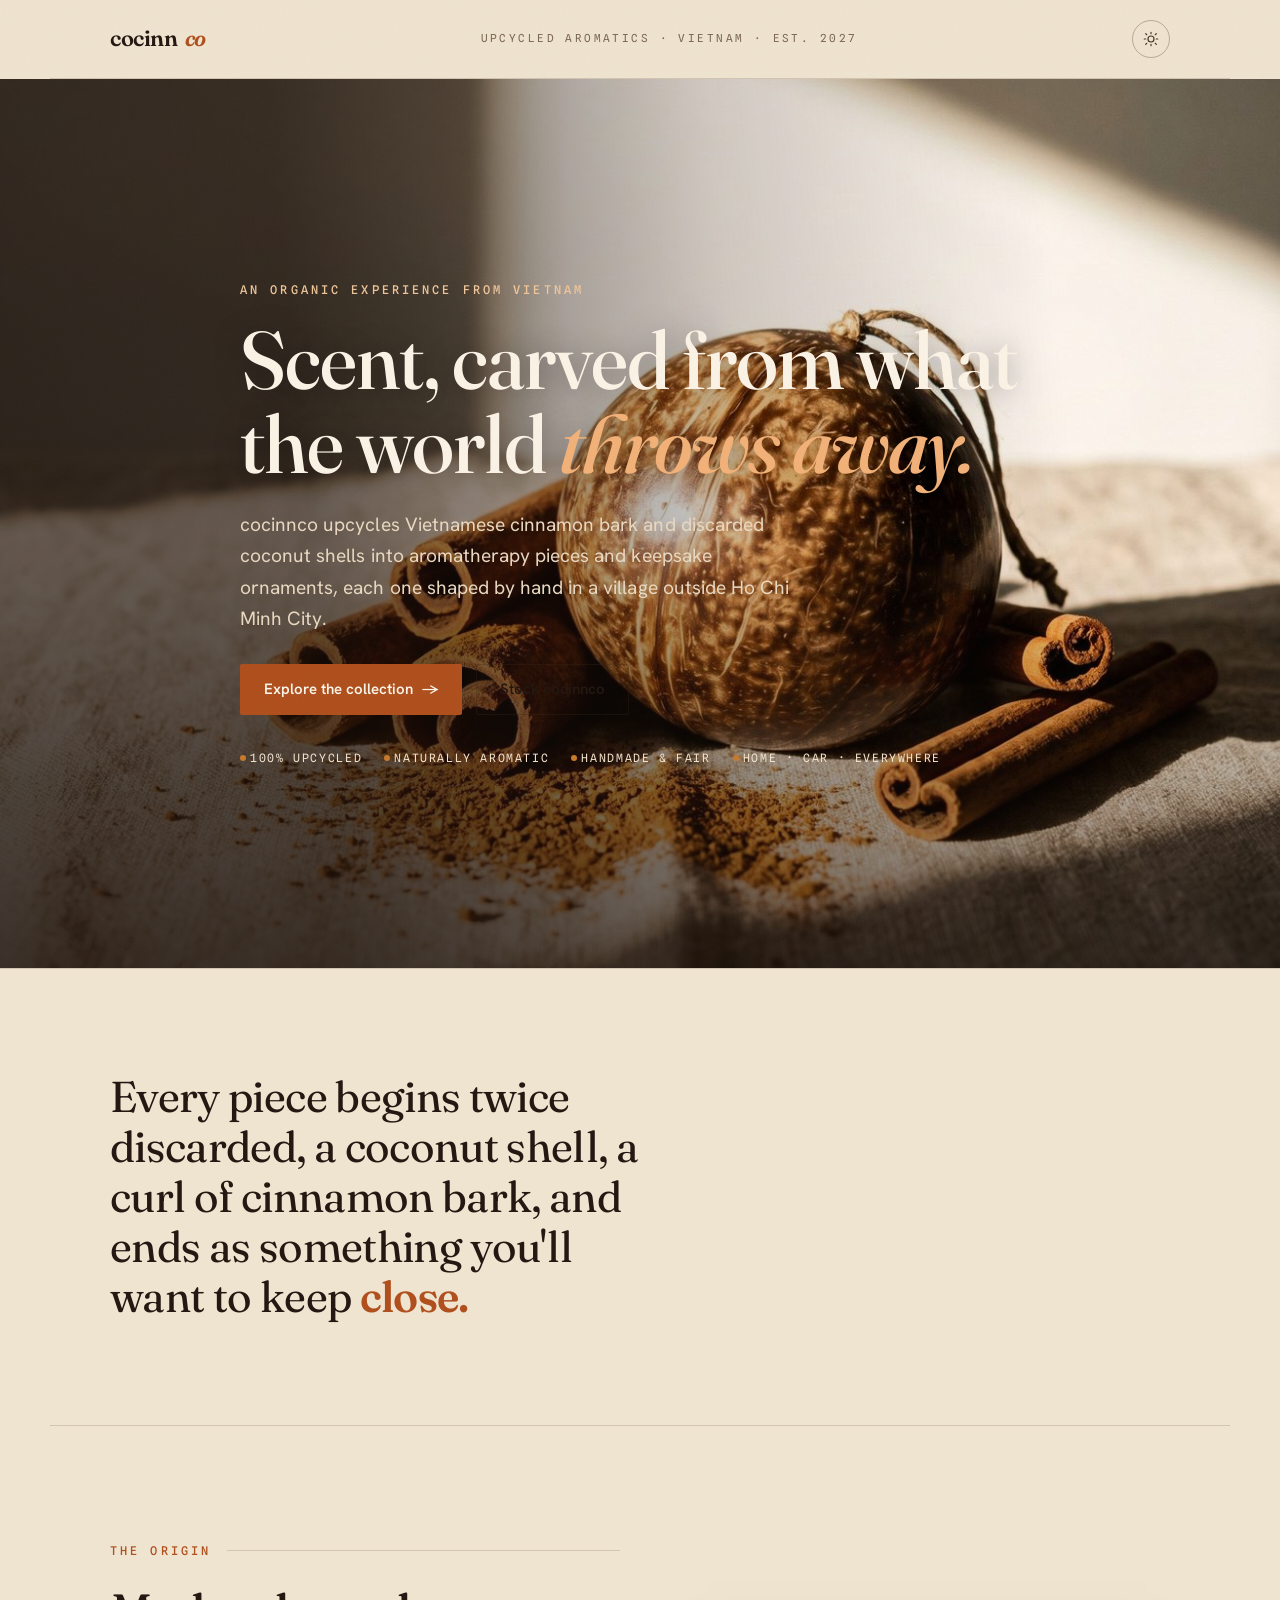
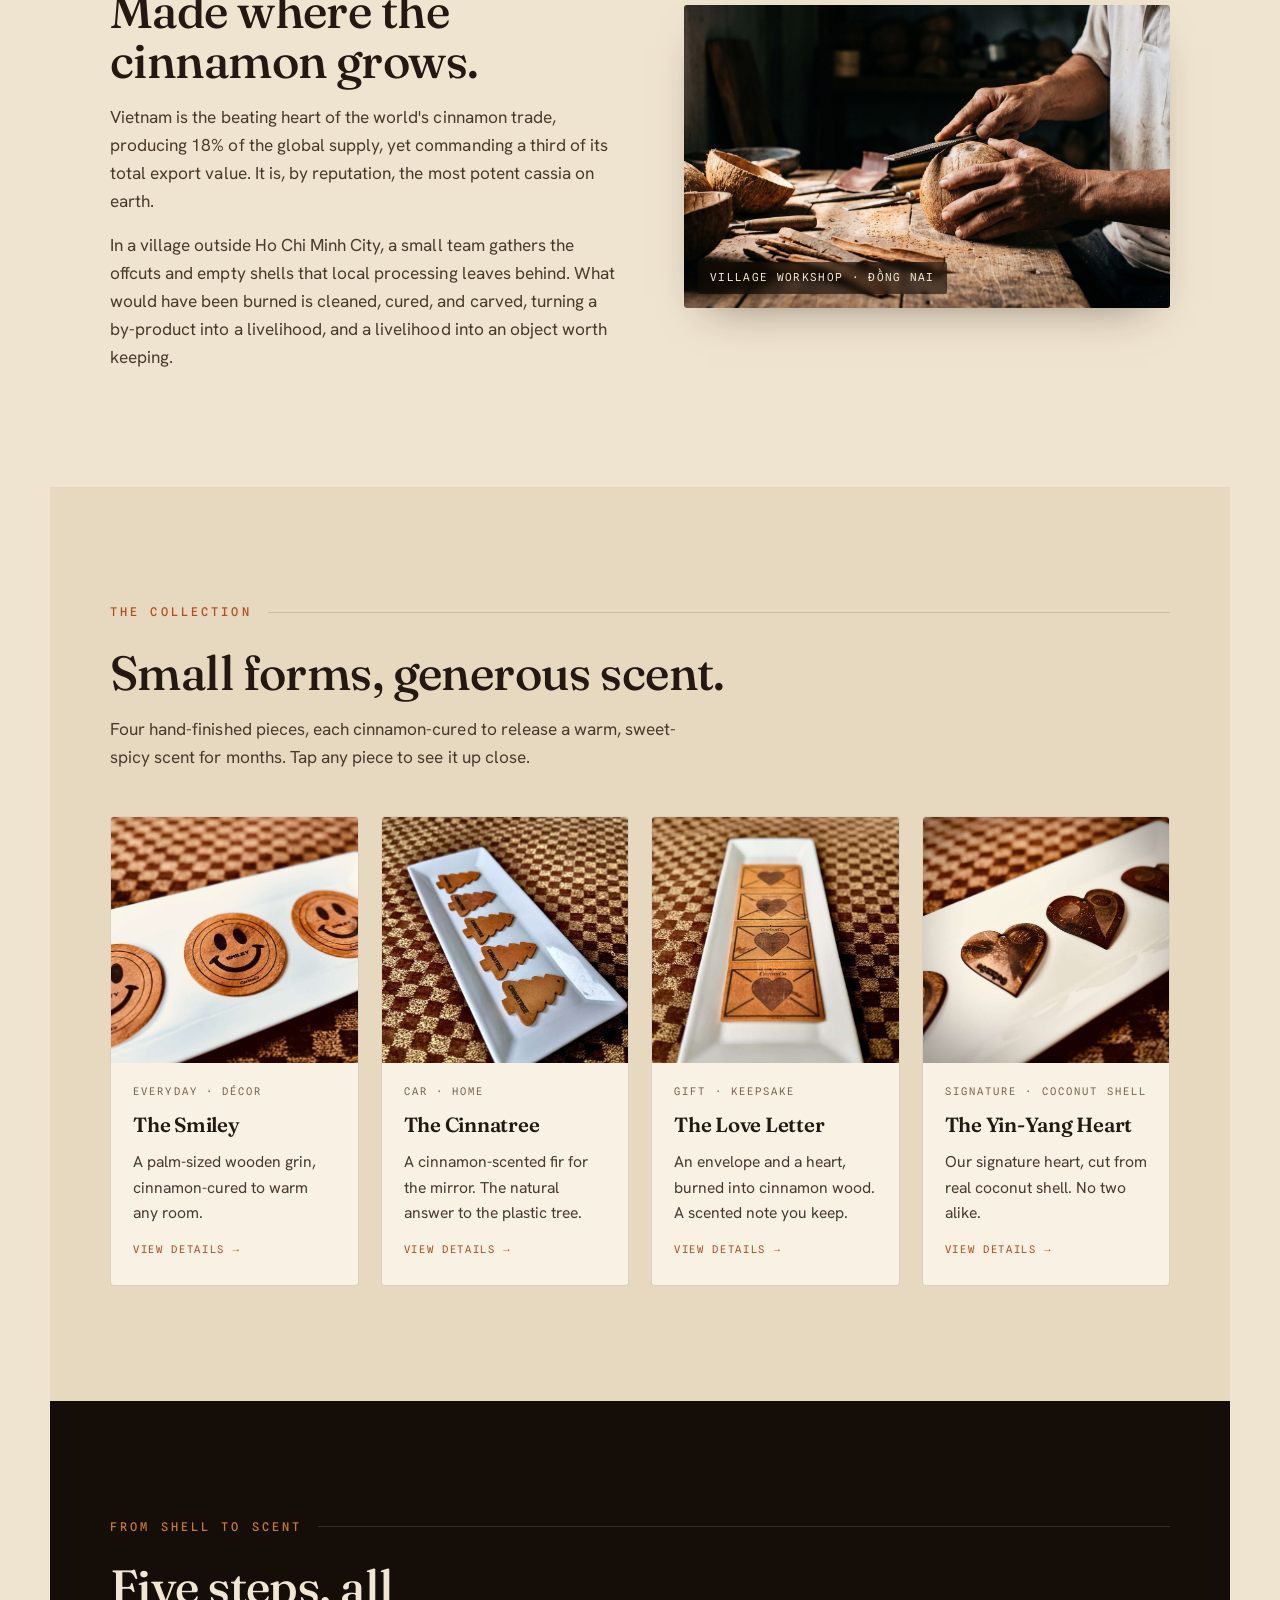
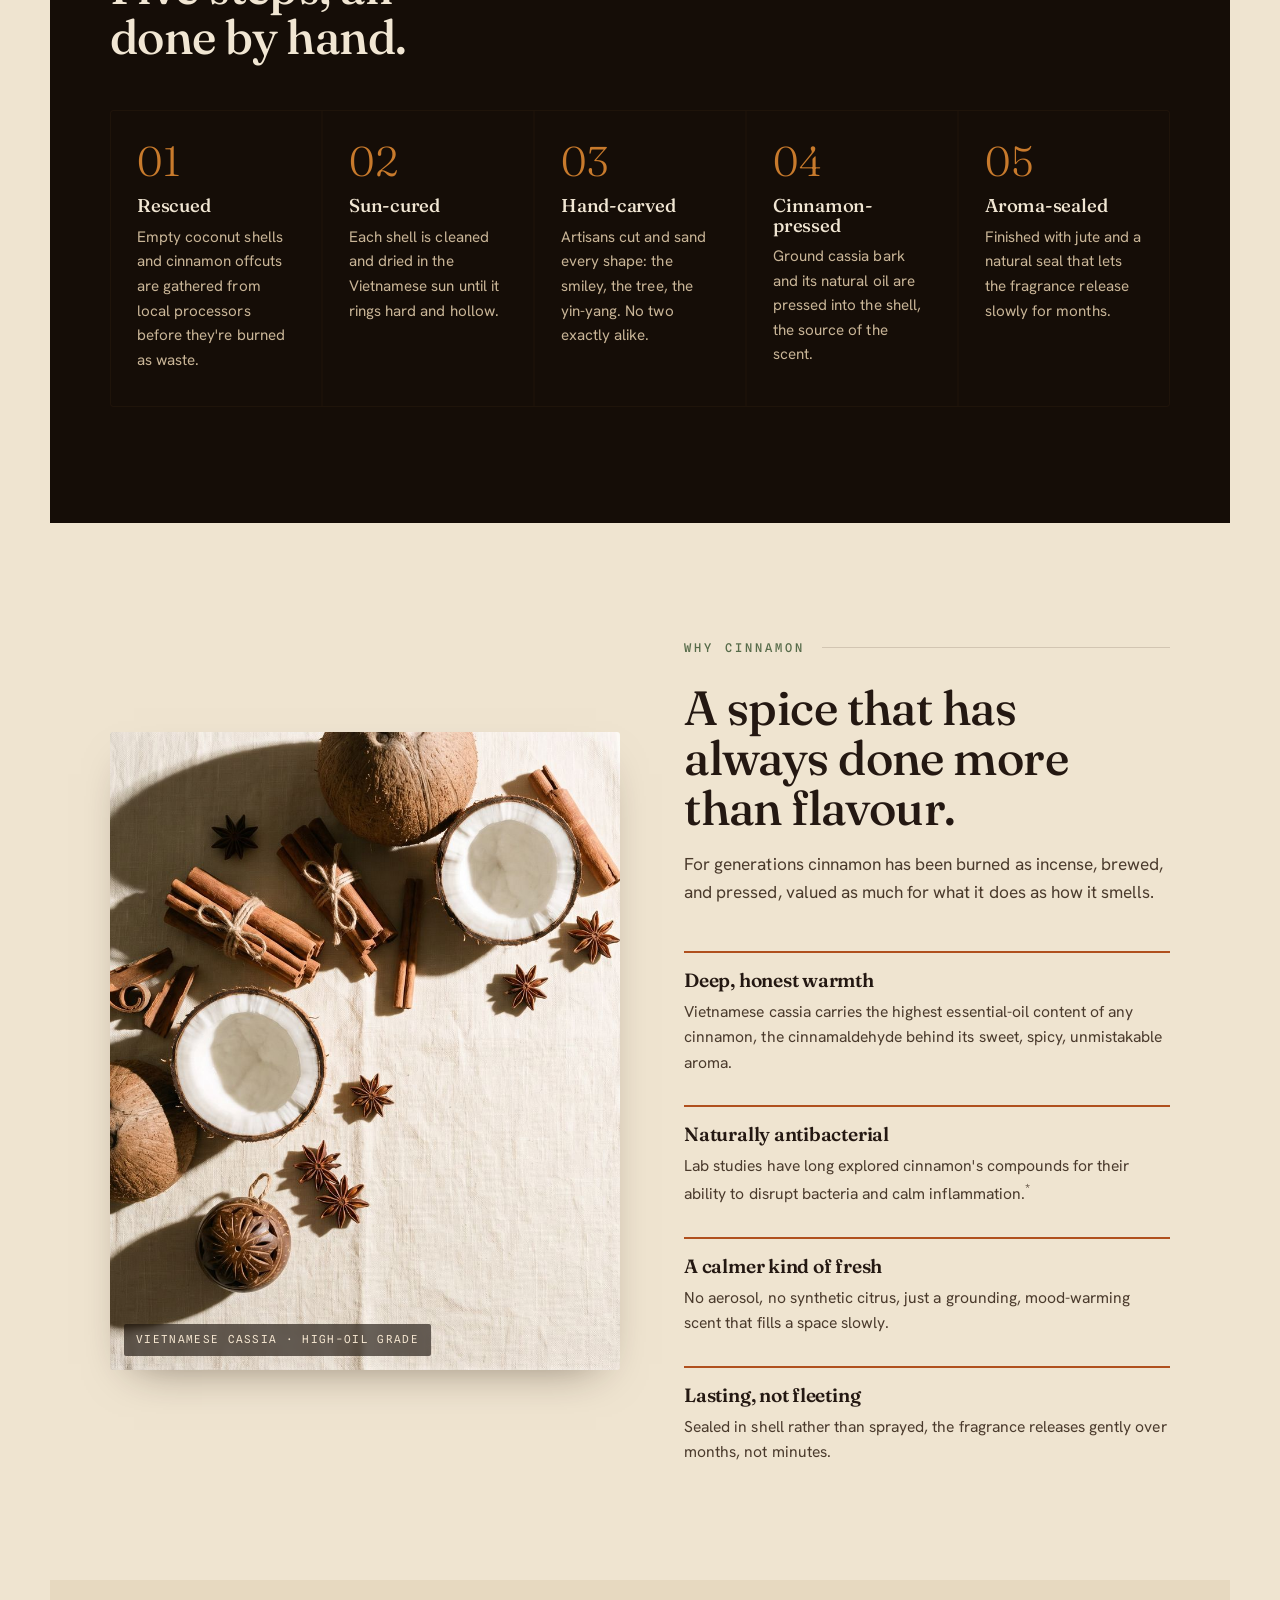
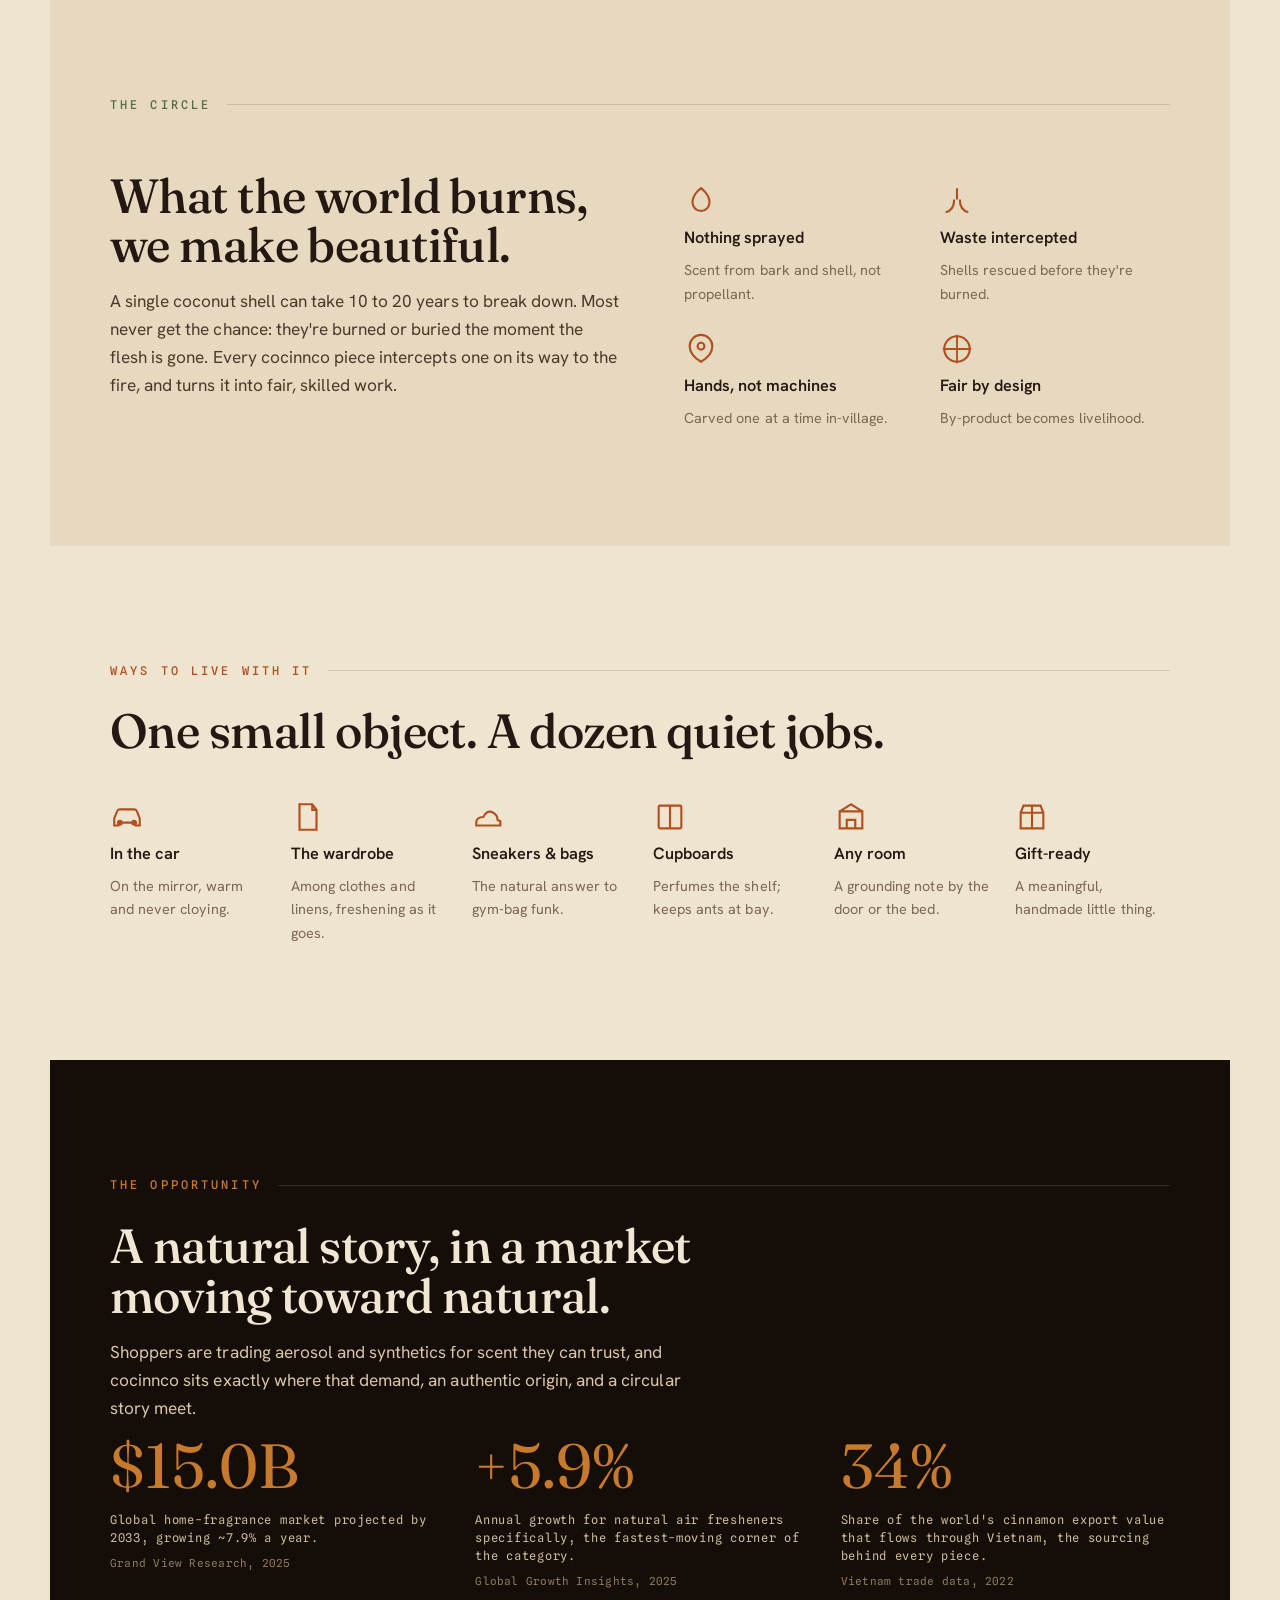
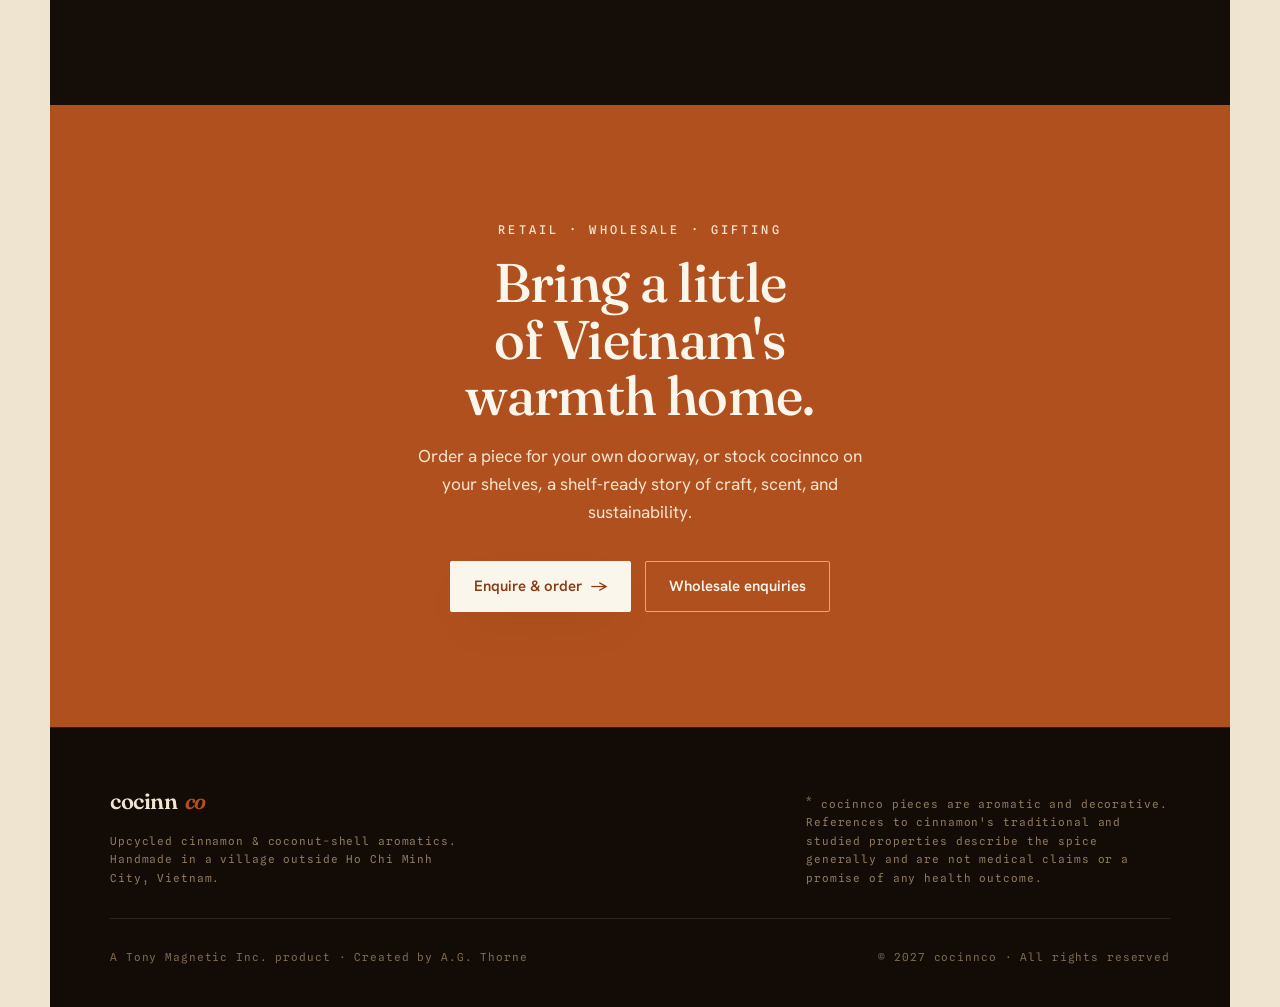
==== cocinnco/index.html @ 777026f8 "Add cocinnco microsite under /cocinnco Self-contained static product site for cocinnco (upcycled cin" ====
<!doctype html>
<html lang="en">
<head>
<meta charset="utf-8">
<meta name="viewport" content="width=device-width, initial-scale=1">
<meta property="og:type" content="website">
<meta property="og:site_name" content="cocinnco">
<meta property="og:title" content="cocinnco: Upcycled Aromatics of Vietnam">
<meta property="og:description" content="Cinnamon bark and discarded coconut shells, upcycled by hand into aromatherapy pieces and ornaments in a village outside Ho Chi Minh City.">
<meta property="og:url" content="https://tonymagnetic.com/cocinnco/">
<meta property="og:image" content="https://tonymagnetic.com/cocinnco/og-image.jpg">
<meta property="og:image:secure_url" content="https://tonymagnetic.com/cocinnco/og-image.jpg">
<meta property="og:image:type" content="image/jpeg">
<meta property="og:image:width" content="1200">
<meta property="og:image:height" content="630">
<meta property="og:image:alt" content="A coconut-shell aromatherapy ornament among Vietnamese cinnamon, with the cocinnco wordmark.">
<meta name="twitter:card" content="summary_large_image">
<meta name="twitter:title" content="cocinnco: Upcycled Aromatics of Vietnam">
<meta name="twitter:description" content="Cinnamon and coconut shells, upcycled by hand into aromatherapy pieces and ornaments from Vietnam.">
<meta name="twitter:image" content="https://tonymagnetic.com/cocinnco/og-image.jpg">
<meta name="twitter:image:alt" content="The cocinnco wordmark over a coconut-shell ornament and Vietnamese cinnamon.">
<title>cocinnco Aromatics</title>
<meta name="description" content="Upcycled cinnamon and coconut-shell aromatherapy, handmade in Vietnam." />
<link rel="preconnect" href="https://fonts.googleapis.com" />
<link rel="preconnect" href="https://fonts.gstatic.com" crossorigin />
<link rel="stylesheet" href="https://fonts.googleapis.com/css2?family=Fraunces:ital,opsz,wght@0,9..144,300..700;1,9..144,300..600&family=Hanken+Grotesk:wght@400;500;600;700&family=Spline+Sans+Mono:wght@400;500;600&display=swap" />
<style>
  :root{
    --paper:#EFE4D0; --paper-2:#E7D9C0; --card:#F8F1E4; --cream:#FBF6EC;
    --ink:#241812; --ink-soft:#4A3A2C; --muted:#7C6753;
    --line:rgba(60,40,24,.16); --line-strong:rgba(60,40,24,.30);
    --cinnamon:#B0501E; --cinnamon-deep:#8A3B14; --ember:#C87A2C; --botanic:#566B49;
    --grain-blend:multiply; --grain-op:.05;
    --scrim-1:rgba(24,14,8,.66); --scrim-2:rgba(24,14,8,.20);
    --shadow:0 18px 44px -24px rgba(40,24,12,.55);
  }
  @media (prefers-color-scheme: dark){
    :root:not([data-theme="light"]){
      --paper:#170F08; --paper-2:#20150C; --card:#241812; --cream:#2B1D12;
      --ink:#F1E6D3; --ink-soft:#D9C6AA; --muted:#A98E70;
      --line:rgba(240,222,192,.13); --line-strong:rgba(240,222,192,.24);
      --cinnamon:#DE7B36; --cinnamon-deep:#B4531E; --ember:#E4A257; --botanic:#8FA67B;
      --grain-blend:overlay; --grain-op:.07;
      --scrim-1:rgba(8,4,2,.70); --scrim-2:rgba(8,4,2,.28);
      --shadow:0 22px 50px -26px rgba(0,0,0,.75);
    }
  }
  :root[data-theme="dark"]{
    --paper:#170F08; --paper-2:#20150C; --card:#241812; --cream:#2B1D12;
    --ink:#F1E6D3; --ink-soft:#D9C6AA; --muted:#A98E70;
    --line:rgba(240,222,192,.13); --line-strong:rgba(240,222,192,.24);
    --cinnamon:#DE7B36; --cinnamon-deep:#B4531E; --ember:#E4A257; --botanic:#8FA67B;
    --grain-blend:overlay; --grain-op:.07;
    --scrim-1:rgba(8,4,2,.70); --scrim-2:rgba(8,4,2,.28);
    --shadow:0 22px 50px -26px rgba(0,0,0,.75);
  }

  *{box-sizing:border-box;}
  html{-webkit-text-size-adjust:100%;}
  body{
    margin:0; background:var(--paper); color:var(--ink);
    font-family:"Hanken Grotesk",system-ui,-apple-system,Segoe UI,sans-serif;
    font-size:17px; line-height:1.62; letter-spacing:.002em;
    -webkit-font-smoothing:antialiased; text-rendering:optimizeLegibility;
    overflow-x:hidden;
  }
  /* film grain */
  body::before{
    content:""; position:fixed; inset:0; z-index:9999; pointer-events:none;
    opacity:var(--grain-op); mix-blend-mode:var(--grain-blend);
    background-image:url("data:image/svg+xml;utf8,<svg xmlns='http://www.w3.org/2000/svg' width='140' height='140'><filter id='n'><feTurbulence type='fractalNoise' baseFrequency='0.85' numOctaves='2' stitchTiles='stitch'/></filter><rect width='100%25' height='100%25' filter='url(%23n)'/></svg>");
  }

  h1,h2,h3{font-family:"Fraunces",Georgia,serif; font-weight:500; margin:0; text-wrap:balance;
    font-optical-sizing:auto; letter-spacing:-.012em; line-height:1.04;}
  p{margin:0;}
  a{color:inherit;}
  img{display:block; max-width:100%;}
  .mono{font-family:"Spline Sans Mono",ui-monospace,monospace;}

  .wrap{max-width:1180px; margin-inline:auto; padding-inline:clamp(20px,5vw,60px);}
  .measure{max-width:60ch;}

  .eyebrow{font-family:"Spline Sans Mono",monospace; font-size:12px; font-weight:500;
    letter-spacing:.26em; text-transform:uppercase; color:var(--cinnamon);}
  .eyebrow.botanic{color:var(--botanic);}

  .btn{display:inline-flex; align-items:center; gap:.55em; font-weight:600; font-size:15px;
    padding:.82em 1.5em; border-radius:2px; border:1px solid transparent; cursor:pointer;
    text-decoration:none; transition:transform .18s ease, background .18s ease, color .18s ease, box-shadow .18s ease;}
  .btn:focus-visible{outline:2px solid var(--ember); outline-offset:3px;}
  .btn-primary{background:var(--cinnamon); color:var(--cream); box-shadow:var(--shadow);}
  .btn-primary:hover{transform:translateY(-2px); background:var(--cinnamon-deep);}
  .btn-ghost{background:transparent; color:var(--ink); border-color:var(--line-strong);}
  .btn-ghost:hover{border-color:var(--cinnamon); color:var(--cinnamon); transform:translateY(-2px);}
  .btn .arrow{transition:transform .2s ease;}
  .btn:hover .arrow{transform:translateX(3px);}

  /* ---------- top bar ---------- */
  .topbar{display:flex; align-items:center; justify-content:space-between; gap:18px;
    padding-block:20px; border-bottom:1px solid var(--line);}
  .brand{display:flex; align-items:baseline; gap:.5ch; font-family:"Fraunces",serif;
    font-weight:600; font-size:22px; letter-spacing:-.02em; color:var(--ink);}
  .brand .co{color:var(--cinnamon); font-style:italic;}
  .brand-tag{font-family:"Spline Sans Mono",monospace; font-size:11px; letter-spacing:.22em;
    text-transform:uppercase; color:var(--muted);}
  .theme-toggle{border:1px solid var(--line-strong); background:transparent; color:var(--ink-soft);
    width:38px; height:38px; border-radius:50%; cursor:pointer; display:grid; place-items:center;
    transition:border-color .2s, color .2s, transform .2s;}
  .theme-toggle:hover{border-color:var(--cinnamon); color:var(--cinnamon); transform:rotate(18deg);}
  .theme-toggle:focus-visible{outline:2px solid var(--ember); outline-offset:2px;}

  /* ---------- hero ---------- */
  .hero{position:relative; min-height:min(84vh,760px); display:flex; align-items:flex-end;
    overflow:hidden; border-bottom:1px solid var(--line);}
  .hero-img{position:absolute; inset:0; background-image:url("[data-uri]");
    background-size:cover; background-position:center right; transform:scale(1.04);
    animation:kenburns 26s ease-in-out infinite alternate;}
  @keyframes kenburns{from{transform:scale(1.02) translate3d(0,0,0);} to{transform:scale(1.12) translate3d(-1.5%,-1%,0);}}
  .hero-scrim{position:absolute; inset:0;
    background:linear-gradient(84deg,var(--scrim-1) 0%, var(--scrim-1) 26%, var(--scrim-2) 58%, transparent 82%),
               linear-gradient(0deg, rgba(20,12,6,.55), transparent 46%);}
  .hero-inner{position:relative; z-index:2; padding-block:clamp(40px,7vw,86px);}
  .hero .eyebrow{color:#F0C79A;}
  .hero h1{color:#FBF3E6; font-size:clamp(2.5rem,6.4vw,5.1rem); font-weight:500; max-width:16ch;
    margin-top:18px; text-shadow:0 2px 30px rgba(0,0,0,.35);}
  .hero h1 em{font-style:italic; color:#F2B279;}
  .hero-sub{color:#EAD9C2; font-size:clamp(1.02rem,1.6vw,1.2rem); max-width:52ch; margin-top:22px;}
  .hero-cta{display:flex; flex-wrap:wrap; gap:14px; margin-top:30px;}
  .hero-chips{display:flex; flex-wrap:wrap; gap:10px 22px; margin-top:34px;}
  .chip{font-family:"Spline Sans Mono",monospace; font-size:11.5px; letter-spacing:.14em;
    text-transform:uppercase; color:#F3E4CE; display:inline-flex; align-items:center; gap:.6ch;}
  .chip::before{content:""; width:6px; height:6px; border-radius:50%; background:var(--ember);}

  /* ---------- section rhythm ---------- */
  section{padding-block:clamp(64px,9vw,120px);}
  .band-dark{background:#150D07; color:#F1E6D3;}
  .band-alt{background:var(--paper-2);}
  .kicker-row{display:flex; align-items:center; gap:16px; margin-bottom:26px;}
  .kicker-row .rule{height:1px; flex:1; background:var(--line);}

  /* manifesto */
  .manifesto{padding-block:clamp(56px,8vw,104px); border-bottom:1px solid var(--line);}
  .manifesto p{font-family:"Fraunces",serif; font-weight:400; font-size:clamp(1.5rem,3.6vw,2.7rem);
    line-height:1.16; letter-spacing:-.015em; max-width:20ch;}
  .manifesto .lead-in{max-width:none;}
  .manifesto b{color:var(--cinnamon); font-weight:600;}

  /* two-col feature */
  .split{display:grid; grid-template-columns:1.05fr 1fr; gap:clamp(28px,5vw,72px); align-items:center;}
  .split.reverse .media{order:2;}
  .media{position:relative; border-radius:3px; overflow:hidden; box-shadow:var(--shadow);}
  .media img{width:100%; height:100%; object-fit:cover; aspect-ratio:16/10;}
  .media.tall img{aspect-ratio:4/5;}
  .media-note{position:absolute; left:0; bottom:0; margin:14px; padding:7px 12px;
    background:rgba(20,12,6,.62); color:#F3E4CE; font-family:"Spline Sans Mono",monospace;
    font-size:11px; letter-spacing:.12em; text-transform:uppercase; border-radius:2px; backdrop-filter:blur(3px);}
  h2{font-size:clamp(1.9rem,4vw,3rem);}
  .lead{color:var(--ink-soft); font-size:1.08rem; margin-top:18px;}
  .body-copy p + p{margin-top:16px;}
  .band-dark .lead{color:#D9C6AA;}
  .band-dark .eyebrow{color:var(--ember);}

  /* collection grid */
  .grid-collection{display:grid; grid-template-columns:repeat(auto-fit,minmax(248px,1fr)); gap:22px; margin-top:44px;}
  .piece{background:var(--card); border:1px solid var(--line); border-radius:4px; overflow:hidden;
    display:flex; flex-direction:column; transition:transform .22s ease, box-shadow .22s ease;}
  .piece:hover{transform:translateY(-4px); box-shadow:var(--shadow);}
  .piece-figure{aspect-ratio:1/1; overflow:hidden; position:relative; background:#2a1a10;}
  .piece-figure img{width:100%; height:100%; object-fit:cover; transition:transform .5s ease;}
  .piece:hover .piece-figure img{transform:scale(1.06);}
  .piece-figure.typo{display:grid; place-items:center;
    background:radial-gradient(120% 120% at 30% 20%, var(--cinnamon) 0%, var(--cinnamon-deep) 55%, #4a2110 100%);}
  .piece-figure.typo .glyph{font-family:"Fraunces",serif; font-style:italic; font-weight:400;
    color:#F7E7CF; font-size:clamp(3rem,8vw,4.6rem); line-height:1;}
  .piece-figure.botanic-bg{background:radial-gradient(120% 120% at 30% 20%, #6f855c 0%, var(--botanic) 55%, #2f3a26 100%);}
  .piece-figure .motif{width:46%; height:46%; stroke:#F8E9D2; fill:none; stroke-width:2.3; stroke-linecap:round; stroke-linejoin:round;}
  .piece-figure .motif .fill{fill:#F8E9D2; stroke:none;}
  .piece-body{padding:20px 22px 24px;}
  .piece-body h3{font-size:1.28rem; font-weight:600;}
  .piece-kind{font-family:"Spline Sans Mono",monospace; font-size:10.5px; letter-spacing:.2em;
    text-transform:uppercase; color:var(--muted); display:block; margin-bottom:8px;}
  .piece-body p{color:var(--ink-soft); font-size:.98rem; margin-top:8px;}

  /* process / numbered */
  .steps{display:grid; grid-template-columns:repeat(auto-fit,minmax(200px,1fr)); gap:2px;
    margin-top:48px; background:var(--line); border:1px solid var(--line); border-radius:4px; overflow:hidden;}
  .step{background:#150D07; padding:30px 26px 34px; position:relative;}
  .step .num{font-family:"Fraunces",serif; font-weight:300; font-size:2.6rem; color:var(--ember); line-height:1;}
  .step h3{font-size:1.16rem; margin-top:14px; color:#F1E6D3;}
  .step p{color:#C9B597; font-size:.95rem; margin-top:9px;}

  /* benefits list */
  .benefit-grid{display:grid; grid-template-columns:repeat(auto-fit,minmax(240px,1fr)); gap:30px 40px; margin-top:44px;}
  .benefit{border-top:2px solid var(--cinnamon); padding-top:18px;}
  .benefit h3{font-size:1.2rem; font-weight:600;}
  .benefit p{color:var(--ink-soft); font-size:.98rem; margin-top:8px;}
  .band-dark .benefit{border-top-color:var(--ember);}
  .band-dark .benefit p{color:#CDB99B;}

  /* uses row */
  .uses{display:grid; grid-template-columns:repeat(auto-fit,minmax(150px,1fr)); gap:26px; margin-top:44px;}
  .use{display:flex; flex-direction:column; gap:12px;}
  .use svg{width:34px; height:34px; stroke:var(--cinnamon); fill:none; stroke-width:1.5;}
  .use h3{font-size:1.02rem; font-weight:600; font-family:"Hanken Grotesk",sans-serif; letter-spacing:0;}
  .use p{color:var(--muted); font-size:.9rem;}

  /* stats / market */
  .stat-grid{display:grid; grid-template-columns:repeat(auto-fit,minmax(210px,1fr)); gap:36px; margin-top:12px;}
  .stat .fig{font-family:"Fraunces",serif; font-weight:400; font-size:clamp(2.6rem,6vw,3.9rem);
    color:var(--ember); line-height:1; font-variant-numeric:tabular-nums;}
  .stat .lbl{font-family:"Spline Sans Mono",monospace; font-size:12px; letter-spacing:.06em;
    color:#CDBB9C; margin-top:14px; line-height:1.5;}
  .stat .src{display:block; color:#8f7a5f; font-size:11px; margin-top:8px; letter-spacing:.02em;}

  /* CTA */
  .cta{background:var(--cinnamon); color:var(--cream); text-align:center; border-radius:0;}
  .cta h2{color:var(--cream); font-size:clamp(2.1rem,5vw,3.4rem); max-width:16ch; margin-inline:auto;}
  .cta .lead{color:#F6E4CE; max-width:46ch; margin-inline:auto;}
  .cta .hero-cta{justify-content:center; margin-top:34px;}
  .cta .btn-primary{background:var(--cream); color:var(--cinnamon-deep);}
  .cta .btn-primary:hover{background:#fff; color:var(--cinnamon-deep);}
  .cta .btn-ghost{color:var(--cream); border-color:rgba(255,255,255,.5);}
  .cta .btn-ghost:hover{border-color:#fff; color:#fff;}

  /* footer */
  footer{background:#120B06; color:#B49A7C; padding-block:56px 40px; border-top:1px solid rgba(240,222,192,.1);}
  footer .brand{color:#F1E6D3;}
  .foot-top{display:flex; flex-wrap:wrap; justify-content:space-between; gap:24px; align-items:flex-end;}
  .foot-note{font-family:"Spline Sans Mono",monospace; font-size:11px; letter-spacing:.08em; line-height:1.7; color:#8f7a5f; max-width:52ch;}
  .foot-rule{height:1px; background:rgba(240,222,192,.12); margin-block:30px;}
  .foot-legal{display:flex; flex-wrap:wrap; justify-content:space-between; gap:14px; font-family:"Spline Sans Mono",monospace; font-size:11px; letter-spacing:.08em; color:#7d6a52;}

  @media (max-width:760px){
    .split{grid-template-columns:1fr;}
    .split.reverse .media{order:0;}
    .brand-tag{display:none;}
    .hero{min-height:auto;}
  }
  @media (prefers-reduced-motion:reduce){
    *{animation:none !important; transition:none !important;}
  }
  /* ===== collection cards as buttons ===== */
  [hidden]{display:none !important;}
  button.piece{font:inherit; color:inherit; text-align:left; width:100%; padding:0; cursor:pointer; -webkit-appearance:none; appearance:none;}
  .piece .piece-figure{display:block;}
  .piece .piece-body{display:block;}
  .piece .piece-h3{font-family:"Fraunces",Georgia,serif; font-weight:600; font-size:1.28rem; letter-spacing:-.012em; display:block;}
  .piece .piece-p{color:var(--ink-soft); font-size:.98rem; margin-top:8px; display:block;}
  .piece .piece-more{display:inline-block; margin-top:15px; font-family:"Spline Sans Mono",monospace; font-size:10.5px; letter-spacing:.16em; text-transform:uppercase; color:var(--cinnamon); transition:color .2s;}
  .piece:hover .piece-more,.piece:focus-visible .piece-more{color:var(--cinnamon-deep);}
  button.piece:focus-visible{outline:2px solid var(--ember); outline-offset:3px;}

  /* ===== product detail lightbox ===== */
  .pdp{position:fixed; inset:0; z-index:1000; display:grid; place-items:center; padding:clamp(12px,3vw,40px);}
  .pdp-backdrop{position:absolute; inset:0; background:rgba(14,8,4,.72); -webkit-backdrop-filter:blur(6px); backdrop-filter:blur(6px);}
  .pdp-dialog{position:relative; z-index:1; width:min(980px,100%); max-height:92vh; overflow:auto;
    display:grid; grid-template-columns:1.05fr .95fr; background:var(--card); color:var(--ink);
    border:1px solid var(--line); border-radius:6px; box-shadow:0 40px 90px -30px rgba(0,0,0,.7);
    animation:pdpIn .28s cubic-bezier(.2,.7,.2,1);}
  @keyframes pdpIn{from{opacity:0; transform:translateY(14px) scale(.985);} to{opacity:1; transform:none;}}
  .pdp-close{position:absolute; top:12px; right:12px; z-index:3; width:40px; height:40px; border-radius:50%;
    border:1px solid var(--line-strong); background:rgba(20,12,6,.5); color:#F3E4CE; display:grid; place-items:center; cursor:pointer; transition:background .2s,transform .3s;}
  .pdp-close:hover{background:var(--cinnamon); transform:rotate(90deg);}
  .pdp-close:focus-visible,.pdp-arrow:focus-visible,.pdp-thumbs button:focus-visible{outline:2px solid var(--ember); outline-offset:2px;}
  .pdp-media{position:relative; background:#160d07; display:flex; flex-direction:column; min-height:340px;}
  .pdp-img{width:100%; flex:1; max-height:68vh; object-fit:contain; background:#160d07;}
  .pdp-arrow{position:absolute; top:calc(50% - 22px); width:44px; height:44px; border-radius:50%; border:none;
    background:rgba(14,8,4,.5); color:#F3E4CE; display:grid; place-items:center; cursor:pointer; transition:background .2s;}
  .pdp-arrow:hover{background:var(--cinnamon);}
  .pdp-prev{left:12px;} .pdp-next{right:12px;}
  .pdp-thumbs{display:flex; gap:8px; padding:10px; justify-content:center; flex-wrap:wrap; background:rgba(0,0,0,.28);}
  .pdp-thumbs button{width:52px; height:52px; padding:0; border:2px solid transparent; border-radius:3px; overflow:hidden; cursor:pointer; background:none; opacity:.65; transition:opacity .2s,border-color .2s;}
  .pdp-thumbs button.active,.pdp-thumbs button:hover{opacity:1; border-color:var(--ember);}
  .pdp-thumbs img{width:100%; height:100%; object-fit:cover;}
  .pdp-info{padding:clamp(24px,3vw,40px); display:flex; flex-direction:column;}
  .pdp-info .piece-kind{margin-bottom:10px;}
  .pdp-info h3{font-family:"Fraunces",serif; font-weight:500; font-size:clamp(1.7rem,3.2vw,2.3rem); line-height:1.05;}
  .pdp-desc{color:var(--ink-soft); margin-top:14px; font-size:1.04rem;}
  .pdp-notes{margin:22px 0 0; display:grid; grid-template-columns:auto 1fr; gap:10px 18px;}
  .pdp-notes dt{font-family:"Spline Sans Mono",monospace; font-size:10.5px; letter-spacing:.14em; text-transform:uppercase; color:var(--cinnamon); padding-top:3px;}
  .pdp-notes dd{margin:0; color:var(--ink-soft); font-size:.96rem;}
  #pdp-cta{margin-top:28px; align-self:flex-start;}
  .pdp-fine{margin-top:16px; font-family:"Spline Sans Mono",monospace; font-size:11px; letter-spacing:.05em; color:var(--muted);}
  body.pdp-open{overflow:hidden;}
  @media (max-width:720px){
    .pdp-dialog{grid-template-columns:1fr; max-height:94vh;}
    .pdp-img{max-height:46vh;}
  }
  @media (prefers-reduced-motion:reduce){ .pdp-dialog{animation:none;} .pdp-close:hover{transform:none;} }
</style>
</head>
<body>
<header class="wrap topbar">
  <div class="brand">cocinn<span class="co">co</span></div>
  <div class="brand-tag">Upcycled Aromatics · Vietnam · Est. 2027</div>
  <button class="theme-toggle" id="themeToggle" aria-label="Toggle light and dark theme" title="Toggle theme">
    <svg width="18" height="18" viewBox="0 0 24 24" fill="none" stroke="currentColor" stroke-width="1.6" stroke-linecap="round"><path d="M12 3v2M12 19v2M5 12H3M21 12h-2M6.3 6.3 4.9 4.9M19.1 19.1l-1.4-1.4M17.7 6.3l1.4-1.4M4.9 19.1l1.4-1.4"/><circle cx="12" cy="12" r="4"/></svg>
  </button>
</header>

<section class="hero" aria-label="cocinnco introduction">
  <div class="hero-img" role="img" aria-label="Upcycled coconut-shell ornament resting among Vietnamese cinnamon bark in warm morning light"></div>
  <div class="hero-scrim"></div>
  <div class="wrap hero-inner">
    <p class="eyebrow">An organic experience from Vietnam</p>
    <h1>Scent, carved from what the world <em>throws away.</em></h1>
    <p class="hero-sub">cocinnco upcycles Vietnamese cinnamon bark and discarded coconut shells into aromatherapy pieces and keepsake ornaments, each one shaped by hand in a village outside Ho Chi Minh City.</p>
    <div class="hero-cta">
      <a href="#collection" class="btn btn-primary">Explore the collection <span class="arrow">→</span></a>
      <a href="#wholesale" class="btn btn-ghost">Stock cocinnco</a>
    </div>
    <div class="hero-chips">
      <span class="chip">100% Upcycled</span>
      <span class="chip">Naturally Aromatic</span>
      <span class="chip">Handmade &amp; Fair</span>
      <span class="chip">Home · Car · Everywhere</span>
    </div>
  </div>
</section>

<div class="wrap manifesto">
  <p><span class="lead-in">Every piece begins twice discarded,</span> a coconut shell, a curl of cinnamon bark, and ends as something you'll want to keep <b>close.</b></p>
</div>

<!-- ORIGIN -->
<section class="wrap">
  <div class="split reverse">
    <div class="media"><img src="[data-uri]" alt="Vietnamese artisan hands shaping upcycled coconut shells at a wooden workbench" />
      <span class="media-note">Village workshop · Đồng Nai</span>
    </div>
    <div>
      <div class="kicker-row"><span class="eyebrow">The origin</span><span class="rule"></span></div>
      <h2>Made where the cinnamon grows.</h2>
      <div class="body-copy lead">
        <p>Vietnam is the beating heart of the world's cinnamon trade, producing 18% of the global supply, yet commanding a third of its total export value. It is, by reputation, the most potent cassia on earth.</p>
        <p>In a village outside Ho Chi Minh City, a small team gathers the offcuts and empty shells that local processing leaves behind. What would have been burned is cleaned, cured, and carved, turning a by-product into a livelihood, and a livelihood into an object worth keeping.</p>
      </div>
    </div>
  </div>
</section>

<!-- COLLECTION -->
<section class="wrap band-alt" id="collection" style="border-radius:0;">
  <div class="kicker-row"><span class="eyebrow">The collection</span><span class="rule"></span></div>
  <h2>Small forms, generous scent.</h2>
  <p class="lead measure">Four hand-finished pieces, each cinnamon-cured to release a warm, sweet-spicy scent for months. Tap any piece to see it up close.</p>
  <div class="grid-collection">
    <button class="piece" type="button" data-product="smiley" aria-haspopup="dialog">
      <span class="piece-figure"><img src="images/smiley-1.jpg" alt="Round wooden cocinnco Smiley tag, wood-burned with a smile and concentric rings" loading="lazy"></span>
      <span class="piece-body"><span class="piece-kind">Everyday &middot; D&eacute;cor</span><span class="piece-h3">The Smiley</span><span class="piece-p">A palm-sized wooden grin, cinnamon-cured to warm any room.</span><span class="piece-more">View details &rarr;</span></span>
    </button>
    <button class="piece" type="button" data-product="cinnatree" aria-haspopup="dialog">
      <span class="piece-figure"><img src="images/cinnatree-1.jpg" alt="Tree-shaped wooden cocinnco Cinnatree air-freshener tags" loading="lazy"></span>
      <span class="piece-body"><span class="piece-kind">Car &middot; Home</span><span class="piece-h3">The Cinnatree</span><span class="piece-p">A cinnamon-scented fir for the mirror. The natural answer to the plastic tree.</span><span class="piece-more">View details &rarr;</span></span>
    </button>
    <button class="piece" type="button" data-product="loveletter" aria-haspopup="dialog">
      <span class="piece-figure"><img src="images/love-letter-1.jpg" alt="Rectangular wooden cocinnco Love Letter tags, burned with an envelope and heart" loading="lazy"></span>
      <span class="piece-body"><span class="piece-kind">Gift &middot; Keepsake</span><span class="piece-h3">The Love Letter</span><span class="piece-p">An envelope and a heart, burned into cinnamon wood. A scented note you keep.</span><span class="piece-more">View details &rarr;</span></span>
    </button>
    <button class="piece" type="button" data-product="yinyang" aria-haspopup="dialog">
      <span class="piece-figure"><img src="images/yinyang-1.jpg" alt="Heart cut from real coconut shell, two tones meeting like a yin-yang" loading="lazy"></span>
      <span class="piece-body"><span class="piece-kind">Signature &middot; Coconut shell</span><span class="piece-h3">The Yin-Yang Heart</span><span class="piece-p">Our signature heart, cut from real coconut shell. No two alike.</span><span class="piece-more">View details &rarr;</span></span>
    </button>
  </div>
</section>

<div class="pdp" id="pdp" hidden>
  <div class="pdp-backdrop" data-close></div>
  <div class="pdp-dialog" role="dialog" aria-modal="true" aria-labelledby="pdp-title">
    <button class="pdp-close" type="button" data-close aria-label="Close">
      <svg width="20" height="20" viewBox="0 0 24 24" fill="none" stroke="currentColor" stroke-width="1.8" stroke-linecap="round"><path d="M6 6l12 12M18 6L6 18"/></svg>
    </button>
    <div class="pdp-media">
      <img class="pdp-img" id="pdp-img" alt="">
      <button class="pdp-arrow pdp-prev" id="pdp-prev" type="button" aria-label="Previous photo"><svg width="22" height="22" viewBox="0 0 24 24" fill="none" stroke="currentColor" stroke-width="1.8" stroke-linecap="round" stroke-linejoin="round"><path d="M15 5l-7 7 7 7"/></svg></button>
      <button class="pdp-arrow pdp-next" id="pdp-next" type="button" aria-label="Next photo"><svg width="22" height="22" viewBox="0 0 24 24" fill="none" stroke="currentColor" stroke-width="1.8" stroke-linecap="round" stroke-linejoin="round"><path d="M9 5l7 7-7 7"/></svg></button>
      <div class="pdp-thumbs" id="pdp-thumbs"></div>
    </div>
    <div class="pdp-info">
      <span class="piece-kind" id="pdp-kind"></span>
      <h3 id="pdp-title"></h3>
      <p class="pdp-desc" id="pdp-desc"></p>
      <dl class="pdp-notes" id="pdp-notes"></dl>
      <a class="btn btn-primary" id="pdp-cta" href="#">Enquire about this piece <span class="arrow">&rarr;</span></a>
      <p class="pdp-fine">Hand-finished in Vietnam &middot; cinnamon-cured &middot; each piece unique</p>
    </div>
  </div>
</div>

<!-- PROCESS (real sequence -> numbered) -->
<section class="wrap band-dark" style="border-radius:0;">
  <div class="kicker-row"><span class="eyebrow">From shell to scent</span><span class="rule" style="background:rgba(240,222,192,.14)"></span></div>
  <h2 style="color:#F1E6D3; max-width:18ch;">Five steps, all done by hand.</h2>
  <div class="steps">
    <div class="step"><div class="num">01</div><h3>Rescued</h3><p>Empty coconut shells and cinnamon offcuts are gathered from local processors before they're burned as waste.</p></div>
    <div class="step"><div class="num">02</div><h3>Sun-cured</h3><p>Each shell is cleaned and dried in the Vietnamese sun until it rings hard and hollow.</p></div>
    <div class="step"><div class="num">03</div><h3>Hand-carved</h3><p>Artisans cut and sand every shape: the smiley, the tree, the yin-yang. No two exactly alike.</p></div>
    <div class="step"><div class="num">04</div><h3>Cinnamon-pressed</h3><p>Ground cassia bark and its natural oil are pressed into the shell, the source of the scent.</p></div>
    <div class="step"><div class="num">05</div><h3>Aroma-sealed</h3><p>Finished with jute and a natural seal that lets the fragrance release slowly for months.</p></div>
  </div>
</section>

<!-- WHY CINNAMON -->
<section class="wrap">
  <div class="split">
    <div class="media tall"><img src="[data-uri]" alt="Cinnamon sticks, bark and a carved coconut ornament on cream linen" />
      <span class="media-note">Vietnamese cassia · high-oil grade</span>
    </div>
    <div>
      <div class="kicker-row"><span class="eyebrow botanic">Why cinnamon</span><span class="rule"></span></div>
      <h2>A spice that has always done more than flavour.</h2>
      <p class="lead">For generations cinnamon has been burned as incense, brewed, and pressed, valued as much for what it does as how it smells.</p>
      <div class="benefit-grid">
        <div class="benefit"><h3>Deep, honest warmth</h3><p>Vietnamese cassia carries the highest essential-oil content of any cinnamon, the cinnamaldehyde behind its sweet, spicy, unmistakable aroma.</p></div>
        <div class="benefit"><h3>Naturally antibacterial</h3><p>Lab studies have long explored cinnamon's compounds for their ability to disrupt bacteria and calm inflammation.<sup>*</sup></p></div>
        <div class="benefit"><h3>A calmer kind of fresh</h3><p>No aerosol, no synthetic citrus, just a grounding, mood-warming scent that fills a space slowly.</p></div>
        <div class="benefit"><h3>Lasting, not fleeting</h3><p>Sealed in shell rather than sprayed, the fragrance releases gently over months, not minutes.</p></div>
      </div>
    </div>
  </div>
</section>

<!-- SUSTAINABILITY -->
<section class="wrap band-alt" style="border-radius:0;">
  <div class="kicker-row"><span class="eyebrow botanic">The circle</span><span class="rule"></span></div>
  <div class="split">
    <div>
      <h2>What the world burns, we make beautiful.</h2>
      <p class="lead measure">A single coconut shell can take 10 to 20 years to break down. Most never get the chance: they're burned or buried the moment the flesh is gone. Every cocinnco piece intercepts one on its way to the fire, and turns it into fair, skilled work.</p>
    </div>
    <div class="uses" style="grid-template-columns:1fr 1fr;">
      <div class="use"><svg viewBox="0 0 24 24"><path d="M12 3s6 4 6 10a6 6 0 0 1-12 0c0-6 6-10 6-10Z"/></svg><h3>Nothing sprayed</h3><p>Scent from bark and shell, not propellant.</p></div>
      <div class="use"><svg viewBox="0 0 24 24"><path d="M4 20c4-1 6-4 6-9M20 20c-4-1-6-4-6-9M12 3v8"/></svg><h3>Waste intercepted</h3><p>Shells rescued before they're burned.</p></div>
      <div class="use"><svg viewBox="0 0 24 24"><path d="M12 21c5-3 8-7 8-11a8 8 0 0 0-16 0c0 4 3 8 8 11Z"/><circle cx="12" cy="10" r="2.4"/></svg><h3>Hands, not machines</h3><p>Carved one at a time in-village.</p></div>
      <div class="use"><svg viewBox="0 0 24 24"><path d="M12 2v20M2 12h20" stroke-width="1.3"/><circle cx="12" cy="12" r="9"/></svg><h3>Fair by design</h3><p>By-product becomes livelihood.</p></div>
    </div>
  </div>
</section>

<!-- WAYS TO USE -->
<section class="wrap">
  <div class="kicker-row"><span class="eyebrow">Ways to live with it</span><span class="rule"></span></div>
  <h2>One small object. A dozen quiet jobs.</h2>
  <div class="uses">
    <div class="use"><svg viewBox="0 0 24 24"><path d="M3 13l2-5a2 2 0 0 1 2-1.4h10A2 2 0 0 1 19 8l2 5v5h-3v-2H6v2H3Z"/><circle cx="7" cy="16" r="1.3"/><circle cx="17" cy="16" r="1.3"/></svg><h3>In the car</h3><p>On the mirror, warm and never cloying.</p></div>
    <div class="use"><svg viewBox="0 0 24 24"><path d="M6 3h9l3 4v14H6zM15 3v4h3"/></svg><h3>The wardrobe</h3><p>Among clothes and linens, freshening as it goes.</p></div>
    <div class="use"><svg viewBox="0 0 24 24"><path d="M3 16c0-3 3-4 5-4 1-3 4-5 7-3 2 1 3 3 3 5l2 1v3H3Z"/></svg><h3>Sneakers &amp; bags</h3><p>The natural answer to gym-bag funk.</p></div>
    <div class="use"><svg viewBox="0 0 24 24"><rect x="4" y="4" width="16" height="16" rx="1"/><path d="M12 4v16M8 11h.01M16 11h.01"/></svg><h3>Cupboards</h3><p>Perfumes the shelf; keeps ants at bay.</p></div>
    <div class="use"><svg viewBox="0 0 24 24"><path d="M4 8h16v12H4zM4 8l8-5 8 5M9 20v-6h6v6"/></svg><h3>Any room</h3><p>A grounding note by the door or the bed.</p></div>
    <div class="use"><svg viewBox="0 0 24 24"><path d="M4 9h16v11H4zM4 9l2-5h12l2 5M12 4v16"/></svg><h3>Gift-ready</h3><p>A meaningful, handmade little thing.</p></div>
  </div>
</section>

<!-- MARKET / OPPORTUNITY -->
<section class="wrap band-dark" id="wholesale" style="border-radius:0;">
  <div class="kicker-row"><span class="eyebrow">The opportunity</span><span class="rule" style="background:rgba(240,222,192,.14)"></span></div>
  <h2 style="color:#F1E6D3; max-width:20ch;">A natural story, in a market moving toward natural.</h2>
  <p class="lead" style="max-width:60ch;">Shoppers are trading aerosol and synthetics for scent they can trust, and cocinnco sits exactly where that demand, an authentic origin, and a circular story meet.</p>
  <div class="stat-grid">
    <div class="stat"><div class="fig">$15.0B</div><div class="lbl">Global home-fragrance market projected by 2033, growing ~7.9% a year.<span class="src">Grand View Research, 2025</span></div></div>
    <div class="stat"><div class="fig">+5.9%</div><div class="lbl">Annual growth for natural air fresheners specifically, the fastest-moving corner of the category.<span class="src">Global Growth Insights, 2025</span></div></div>
    <div class="stat"><div class="fig">34%</div><div class="lbl">Share of the world's cinnamon export value that flows through Vietnam, the sourcing behind every piece.<span class="src">Vietnam trade data, 2022</span></div></div>
  </div>
</section>

<!-- CTA -->
<section class="wrap cta">
  <p class="eyebrow" style="color:#F6E4CE;">Retail · Wholesale · Gifting</p>
  <h2 style="margin-top:16px;">Bring a little of Vietnam's warmth home.</h2>
  <p class="lead">Order a piece for your own doorway, or stock cocinnco on your shelves, a shelf-ready story of craft, scent, and sustainability.</p>
  <div class="hero-cta">
    <a href="mailto:tonymagnetic@gmail.com" class="btn btn-primary">Enquire &amp; order <span class="arrow">→</span></a>
    <a href="mailto:tonymagnetic@gmail.com" class="btn btn-ghost">Wholesale enquiries</a>
  </div>
</section>

<footer class="wrap">
  <div class="foot-top">
    <div>
      <div class="brand">cocinn<span class="co">co</span></div>
      <p class="foot-note" style="margin-top:12px;">Upcycled cinnamon &amp; coconut-shell aromatics.<br/>Handmade in a village outside Ho Chi Minh City, Vietnam.</p>
    </div>
    <p class="foot-note"><sup>*</sup> cocinnco pieces are aromatic and decorative. References to cinnamon's traditional and studied properties describe the spice generally and are not medical claims or a promise of any health outcome.</p>
  </div>
  <div class="foot-rule"></div>
  <div class="foot-legal">
    <span>A Tony Magnetic Inc. product · Created by A.G. Thorne</span>
    <span>© 2027 cocinnco · All rights reserved</span>
  </div>
</footer>

<script>
  (function(){
    var root=document.documentElement, btn=document.getElementById('themeToggle');
    function current(){
      var t=root.getAttribute('data-theme');
      if(t) return t;
      return window.matchMedia('(prefers-color-scheme: dark)').matches?'dark':'light';
    }
    btn.addEventListener('click',function(){
      var next=current()==='dark'?'light':'dark';
      root.setAttribute('data-theme',next);
    });
  })();
</script>

<script>
(function(){
  var P = {
    smiley: {kind:"Everyday \u00b7 D\u00e9cor", name:"The Smiley",
      images:["images/smiley-1.jpg"],
      alt:"Round wooden Smiley tag branded cocinnco",
      desc:"A palm-sized wooden smiley, wood-burned with concentric rings and the cocinnco mark. Cinnamon-cured, so it carries a warm, sweet-spicy note wherever it hangs.",
      notes:[["Material","Laser-cut cinnamon-cured wood"],["Scent","Warm, sweet Vietnamese cassia"],["Live with it","Door, desk, or rear-view mirror"]]},
    cinnatree: {kind:"Car \u00b7 Home", name:"The Cinnatree",
      images:["images/cinnatree-1.jpg","images/cinnatree-2.jpg"],
      alt:"Tree-shaped Cinnatree tags branded cocinnco",
      desc:"A little cinnamon-scented fir, laser-cut and branded CINNATREE, the natural answer to the plastic tree hanging in every cab.",
      notes:[["Material","Laser-cut cinnamon-cured wood"],["Best for","The car, wardrobe, or a coat hook"],["Refresh","A drop of cinnamon oil revives it"]]},
    loveletter: {kind:"Gift \u00b7 Keepsake", name:"The Love Letter",
      images:["images/love-letter-1.jpg"],
      alt:"Rectangular Love Letter tag burned with an envelope and heart",
      desc:"An envelope and a heart, burned into cinnamon-cured wood, a scented note you don't throw away. It slips into a card, a coat pocket, or a drawer of linens.",
      notes:[["Material","Laser-cut cinnamon-cured wood"],["Made for","Gifting and keepsakes"],["Pairs with","A handwritten card"]]},
    yinyang: {kind:"Signature \u00b7 Coconut shell", name:"The Yin-Yang Heart",
      images:["images/yinyang-1.jpg","images/yinyang-2.jpg","images/yinyang-3.jpg"],
      alt:"Heart cut from real coconut shell, two tones meeting like a yin-yang",
      desc:"Our signature piece: a heart cut from a real coconut shell, its two tones meeting like a yin-yang, polished on one face, raw shell on the other. Also offered in cinnamon wood. No two are alike.",
      notes:[["Material","Upcycled coconut shell (also in wood)"],["Holds scent","Coconut shell carries cinnamon for months"],["Live with it","Wear it, hang it, or rest it in a bowl"]]}
  };
  var pdp=document.getElementById('pdp'), img=document.getElementById('pdp-img'),
      thumbs=document.getElementById('pdp-thumbs'), prev=document.getElementById('pdp-prev'),
      next=document.getElementById('pdp-next'), kind=document.getElementById('pdp-kind'),
      title=document.getElementById('pdp-title'), desc=document.getElementById('pdp-desc'),
      notes=document.getElementById('pdp-notes'), cta=document.getElementById('pdp-cta');
  var cur=null, idx=0, lastFocus=null;

  function show(i){
    var p=P[cur]; idx=(i+p.images.length)%p.images.length;
    img.src=p.images[idx]; img.alt=p.alt;
    var ts=thumbs.querySelectorAll('button');
    for(var k=0;k<ts.length;k++){ ts[k].classList.toggle('active', k===idx); }
  }
  function openPdp(key, trigger){
    var p=P[key]; if(!p) return;
    cur=key; lastFocus=trigger||document.activeElement;
    kind.textContent=p.kind; title.textContent=p.name; desc.textContent=p.desc;
    notes.innerHTML='';
    for(var n=0;n<p.notes.length;n++){
      var dt=document.createElement('dt'); dt.textContent=p.notes[n][0];
      var dd=document.createElement('dd'); dd.textContent=p.notes[n][1];
      notes.appendChild(dt); notes.appendChild(dd);
    }
    cta.href='mailto:tonymagnetic@gmail.com?subject=Enquiry%3A%20'+encodeURIComponent(p.name);
    thumbs.innerHTML=''; var multi=p.images.length>1;
    prev.hidden=!multi; next.hidden=!multi; thumbs.hidden=!multi;
    if(multi){
      for(var j=0;j<p.images.length;j++){
        (function(j){
          var b=document.createElement('button'); b.type='button'; b.setAttribute('aria-label','Photo '+(j+1));
          var im=document.createElement('img'); im.src=p.images[j]; im.alt=''; b.appendChild(im);
          b.addEventListener('click',function(){ show(j); });
          thumbs.appendChild(b);
        })(j);
      }
    }
    show(0);
    pdp.hidden=false; document.body.classList.add('pdp-open');
    pdp.querySelector('.pdp-close').focus();
  }
  function closePdp(){
    pdp.hidden=true; document.body.classList.remove('pdp-open');
    if(lastFocus && lastFocus.focus) lastFocus.focus();
  }
  var cards=document.querySelectorAll('.piece[data-product]');
  for(var a=0;a<cards.length;a++){
    (function(card){ card.addEventListener('click',function(){ openPdp(card.getAttribute('data-product'), card); }); })(cards[a]);
  }
  var closeEls=pdp.querySelectorAll('[data-close]');
  for(var e=0;e<closeEls.length;e++){ closeEls[e].addEventListener('click', closePdp); }
  prev.addEventListener('click',function(){ show(idx-1); });
  next.addEventListener('click',function(){ show(idx+1); });
  document.addEventListener('keydown',function(ev){
    if(pdp.hidden) return;
    if(ev.key==='Escape'){ closePdp(); }
    else if(ev.key==='ArrowLeft' && !prev.hidden){ show(idx-1); }
    else if(ev.key==='ArrowRight' && !next.hidden){ show(idx+1); }
  });
})();
</script>
</body>
</html>
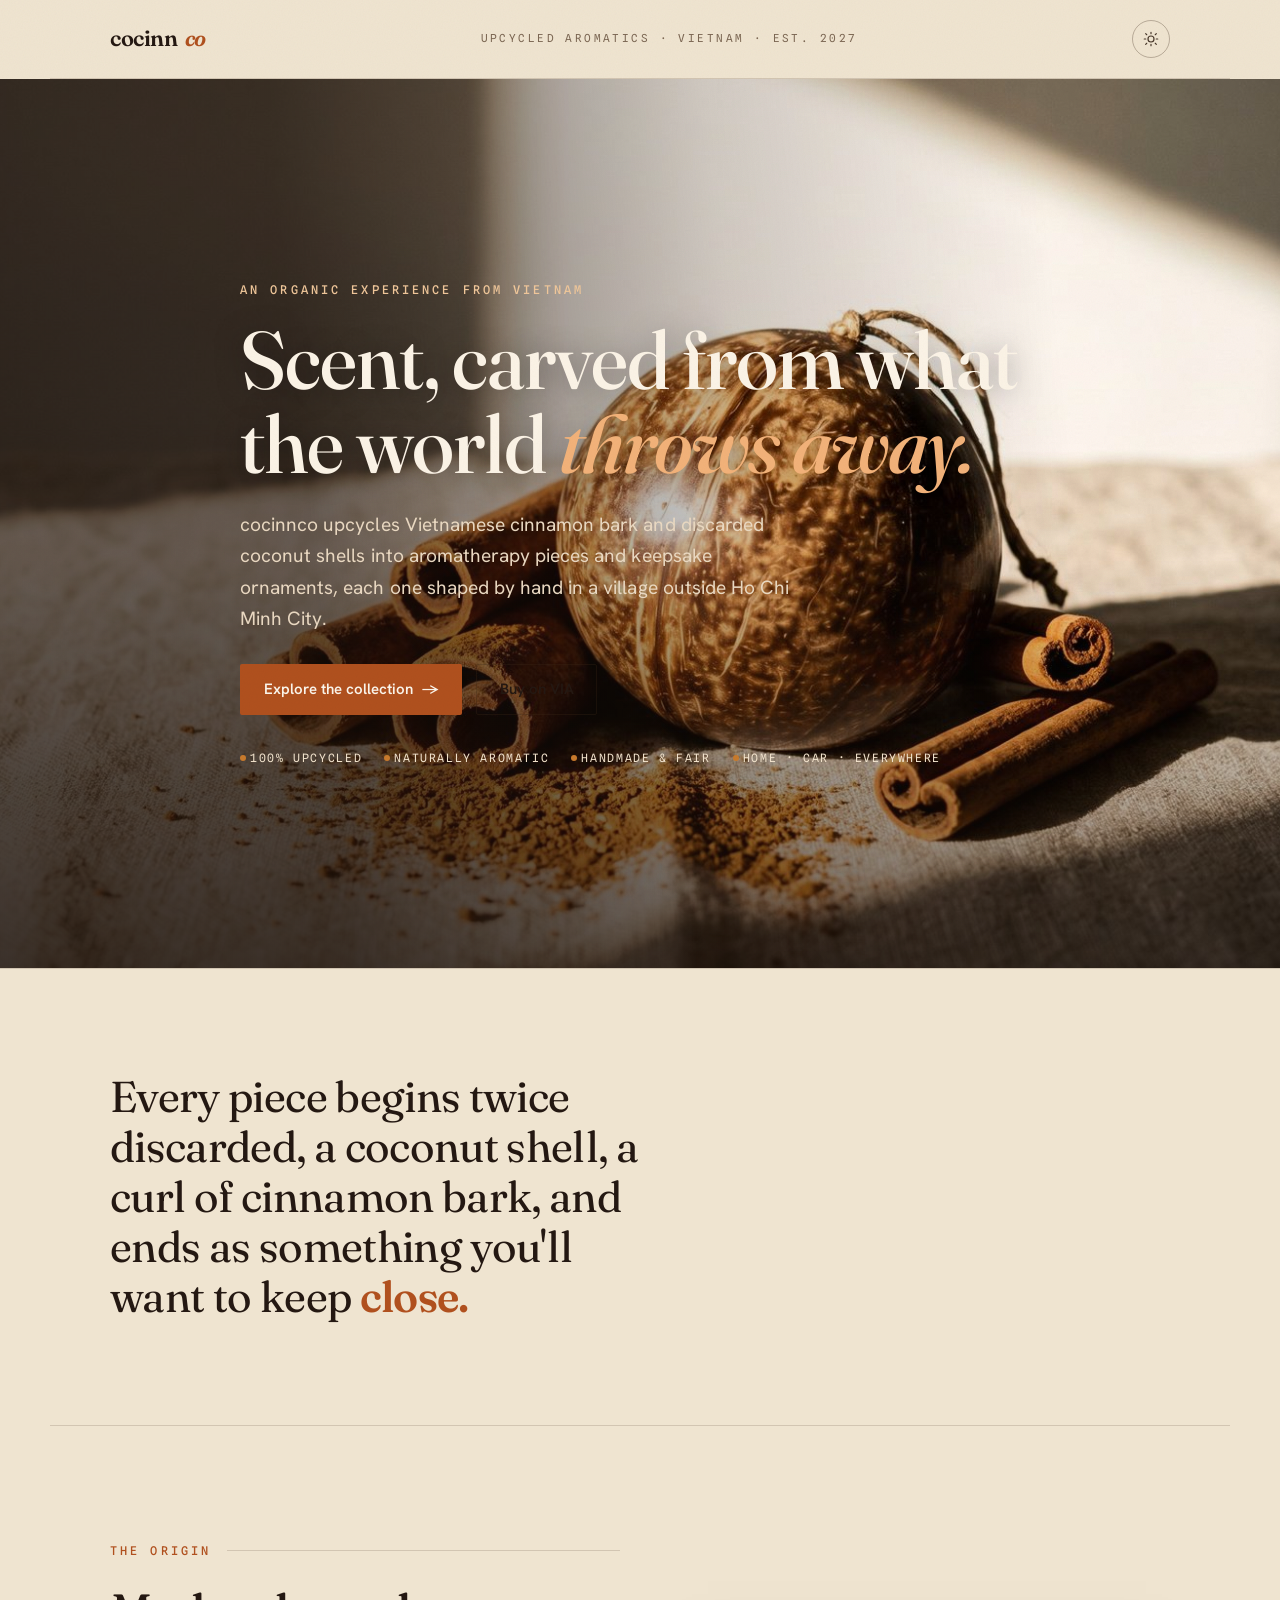
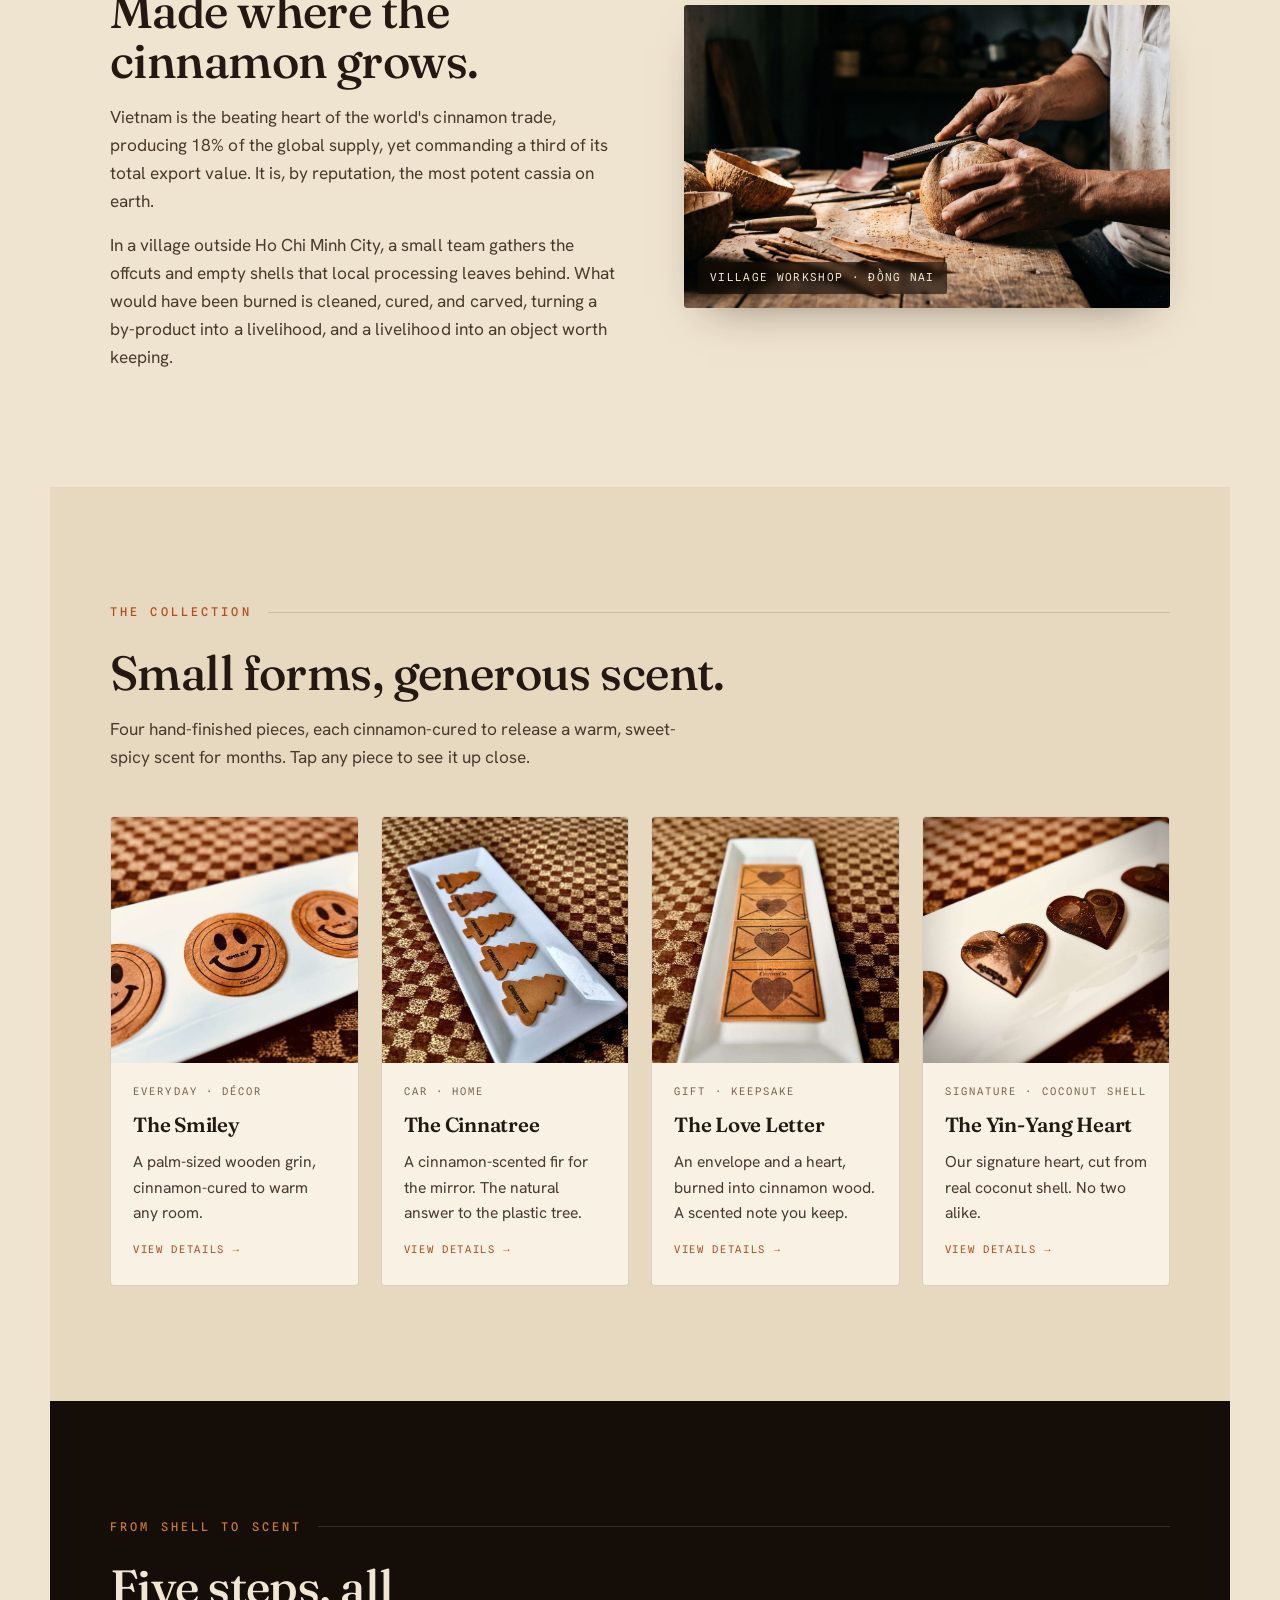
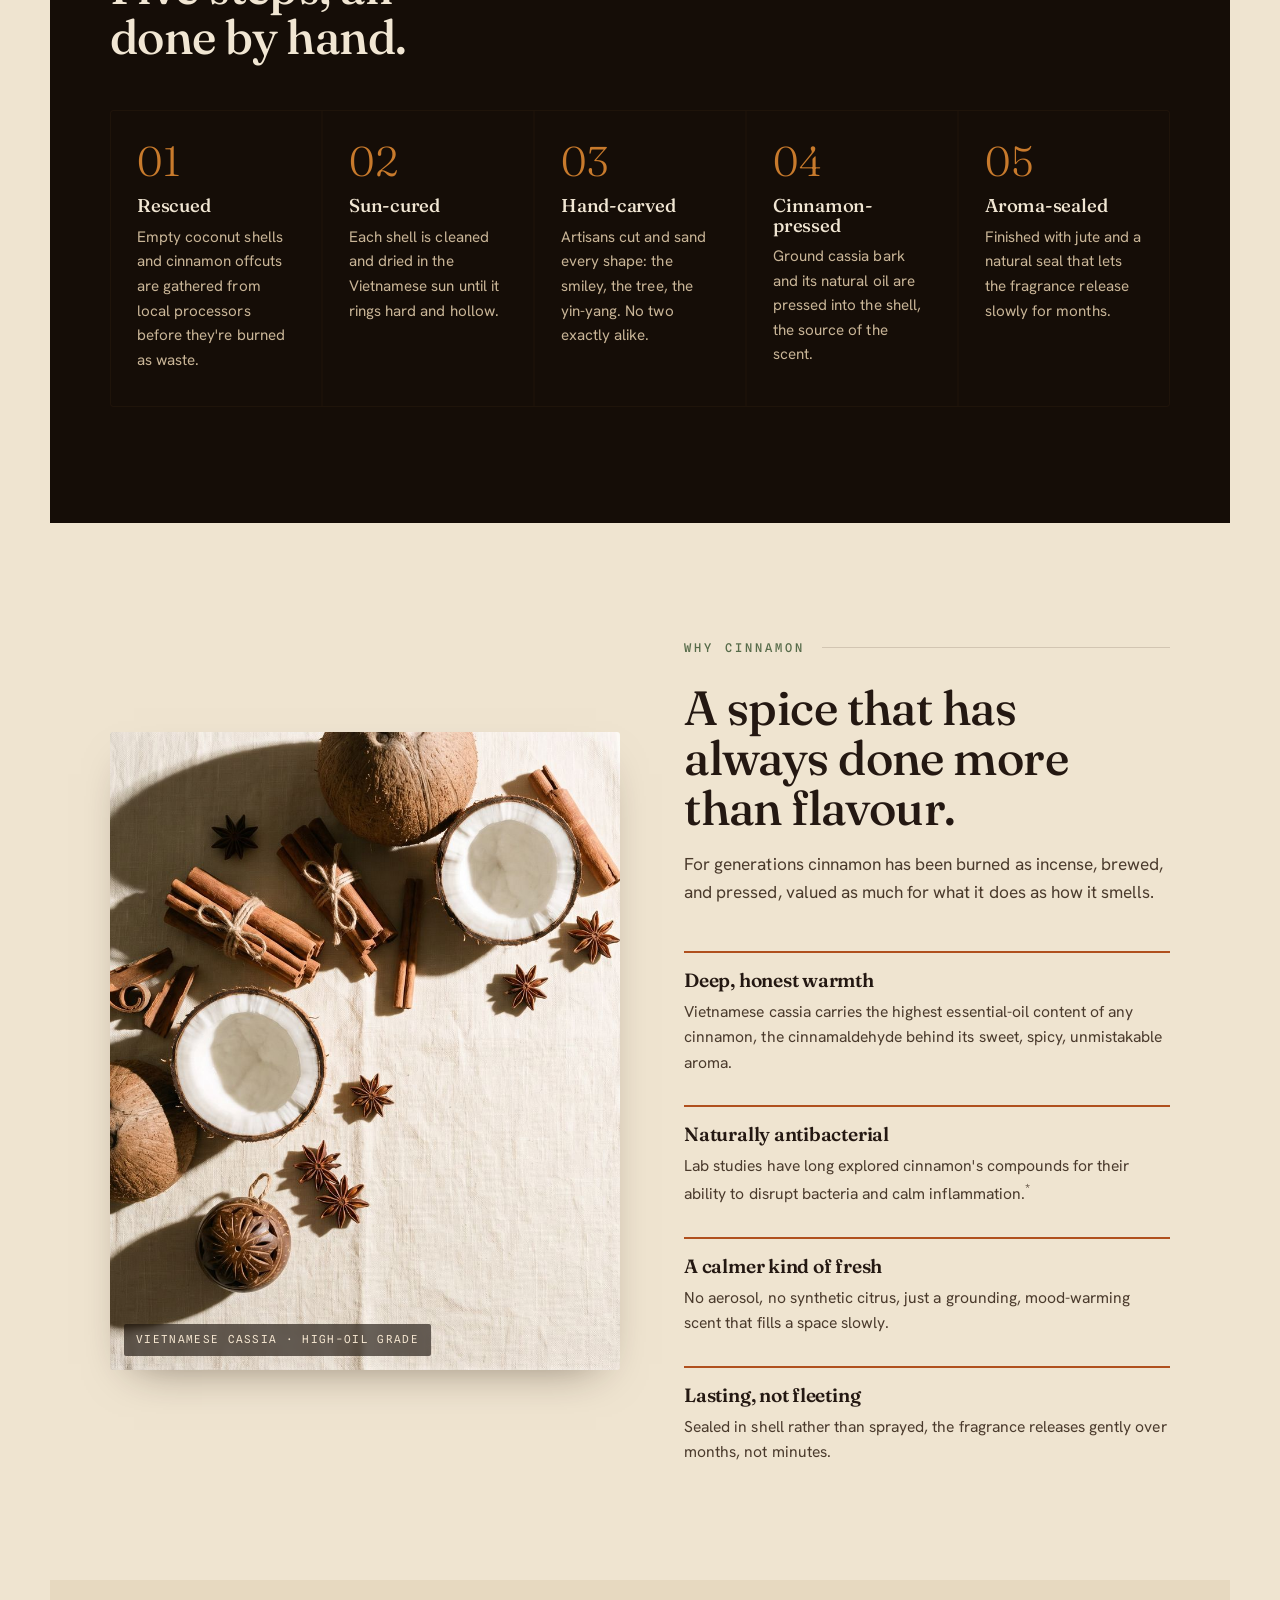
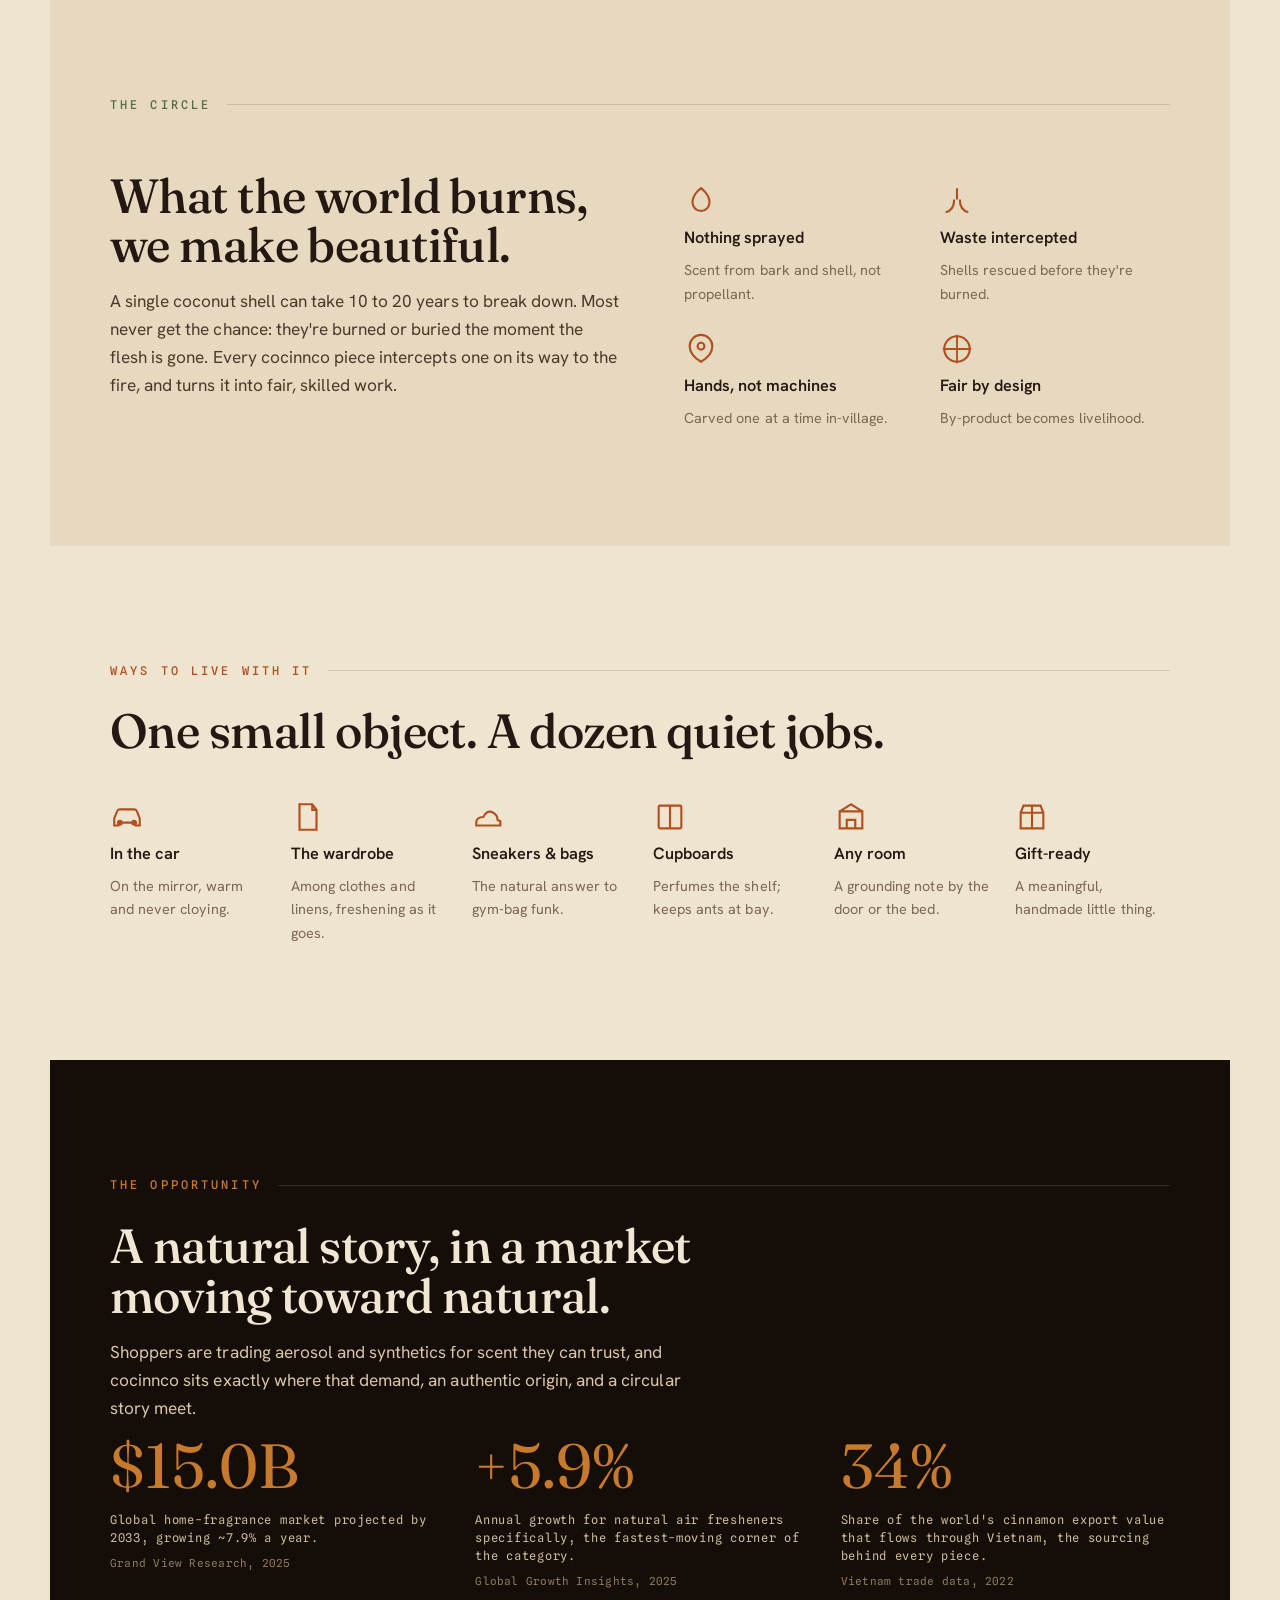
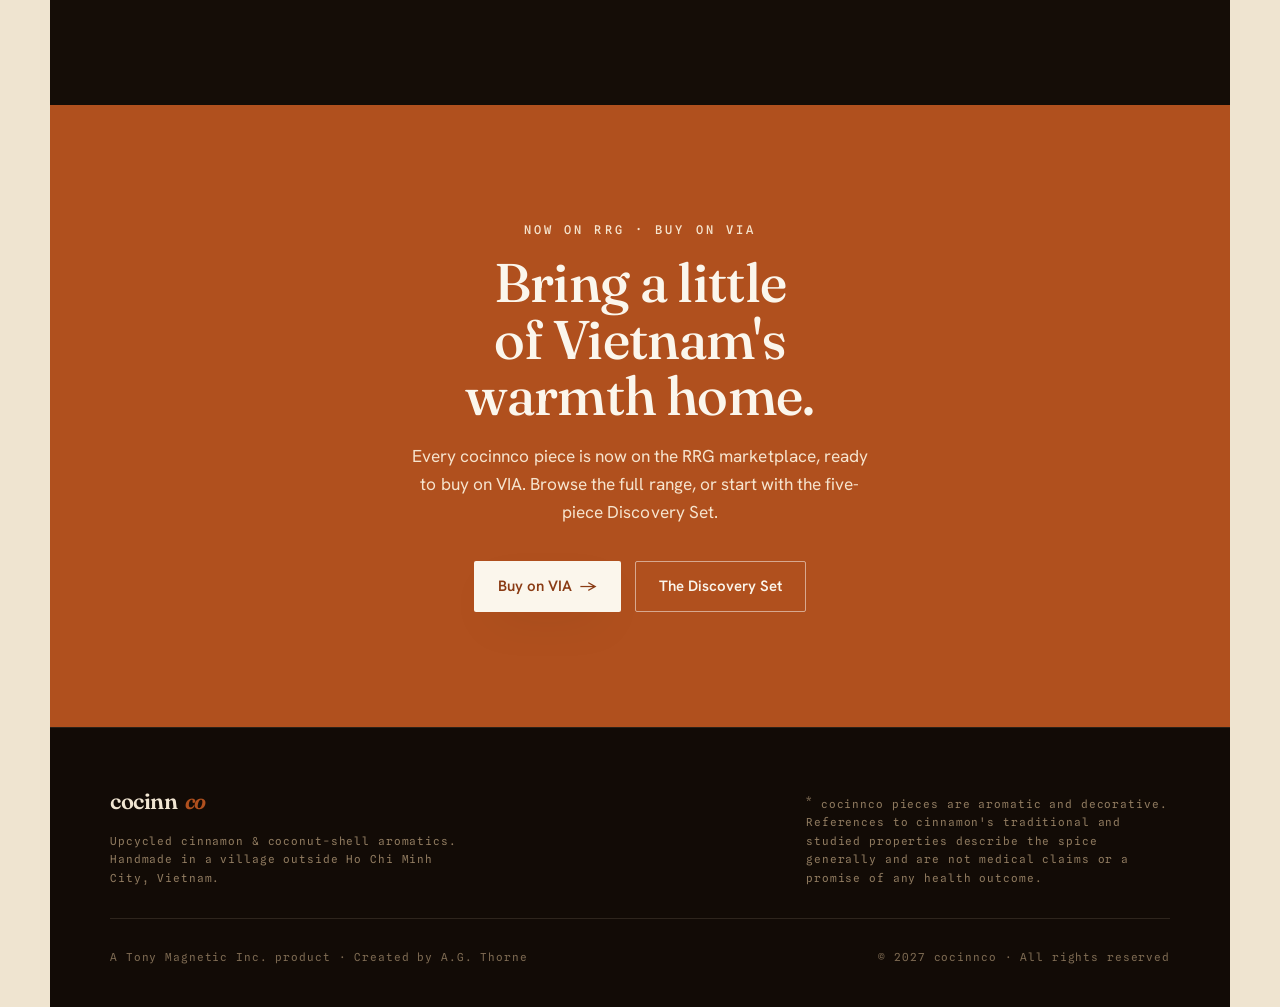
==== commit 3ae72f8c: "cocinnco: Buy on VIA links on product pages Replace the enquire/mailto CTAs with Buy on VIA links. E" ====
--- a/cocinnco/index.html
+++ b/cocinnco/index.html
@@ -280,7 +280,8 @@
   .pdp-notes{margin:22px 0 0; display:grid; grid-template-columns:auto 1fr; gap:10px 18px;}
   .pdp-notes dt{font-family:"Spline Sans Mono",monospace; font-size:10.5px; letter-spacing:.14em; text-transform:uppercase; color:var(--cinnamon); padding-top:3px;}
   .pdp-notes dd{margin:0; color:var(--ink-soft); font-size:.96rem;}
-  #pdp-cta{margin-top:28px; align-self:flex-start;}
+  .pdp-pack{margin:24px 0 2px; font-family:"Spline Sans Mono",monospace; font-size:13px; letter-spacing:.04em; color:var(--cinnamon); font-variant-numeric:tabular-nums;}
+  #pdp-cta{margin-top:8px; align-self:flex-start;}
   .pdp-fine{margin-top:16px; font-family:"Spline Sans Mono",monospace; font-size:11px; letter-spacing:.05em; color:var(--muted);}
   body.pdp-open{overflow:hidden;}
   @media (max-width:720px){
@@ -308,7 +309,7 @@
     <p class="hero-sub">cocinnco upcycles Vietnamese cinnamon bark and discarded coconut shells into aromatherapy pieces and keepsake ornaments, each one shaped by hand in a village outside Ho Chi Minh City.</p>
     <div class="hero-cta">
       <a href="#collection" class="btn btn-primary">Explore the collection <span class="arrow">→</span></a>
-      <a href="#wholesale" class="btn btn-ghost">Stock cocinnco</a>
+      <a href="https://realrealgenuine.com/brand/cocinnco" target="_blank" rel="noopener" class="btn btn-ghost">Buy on VIA</a>
     </div>
     <div class="hero-chips">
       <span class="chip">100% Upcycled</span>
@@ -382,8 +383,9 @@
       <h3 id="pdp-title"></h3>
       <p class="pdp-desc" id="pdp-desc"></p>
       <dl class="pdp-notes" id="pdp-notes"></dl>
-      <a class="btn btn-primary" id="pdp-cta" href="#">Enquire about this piece <span class="arrow">&rarr;</span></a>
-      <p class="pdp-fine">Hand-finished in Vietnam &middot; cinnamon-cured &middot; each piece unique</p>
+      <p class="pdp-pack" id="pdp-pack"></p>
+      <a class="btn btn-primary" id="pdp-cta" href="#" target="_blank" rel="noopener">Buy on VIA <span class="arrow">&rarr;</span></a>
+      <p class="pdp-fine">Ships from Vietnam &middot; bought on the RRG marketplace &middot; each piece unique</p>
     </div>
   </div>
 </div>
@@ -466,12 +468,12 @@
 
 <!-- CTA -->
 <section class="wrap cta">
-  <p class="eyebrow" style="color:#F6E4CE;">Retail · Wholesale · Gifting</p>
+  <p class="eyebrow" style="color:#F6E4CE;">Now on RRG &middot; Buy on VIA</p>
   <h2 style="margin-top:16px;">Bring a little of Vietnam's warmth home.</h2>
-  <p class="lead">Order a piece for your own doorway, or stock cocinnco on your shelves, a shelf-ready story of craft, scent, and sustainability.</p>
+  <p class="lead">Every cocinnco piece is now on the RRG marketplace, ready to buy on VIA. Browse the full range, or start with the five-piece Discovery Set.</p>
   <div class="hero-cta">
-    <a href="mailto:tonymagnetic@gmail.com" class="btn btn-primary">Enquire &amp; order <span class="arrow">→</span></a>
-    <a href="mailto:tonymagnetic@gmail.com" class="btn btn-ghost">Wholesale enquiries</a>
+    <a href="https://realrealgenuine.com/brand/cocinnco" target="_blank" rel="noopener" class="btn btn-primary">Buy on VIA <span class="arrow">→</span></a>
+    <a href="https://realrealgenuine.com/rrg/drop/23101" target="_blank" rel="noopener" class="btn btn-ghost">The Discovery Set</a>
   </div>
 </section>
 
@@ -535,6 +537,12 @@
       title=document.getElementById('pdp-title'), desc=document.getElementById('pdp-desc'),
       notes=document.getElementById('pdp-notes'), cta=document.getElementById('pdp-cta');
   var cur=null, idx=0, lastFocus=null;
+  var BUY = {
+    smiley:{url:"https://realrealgenuine.com/rrg/drop/23097", pack:"Pack of 5 \u00b7 59.95 USDC"},
+    cinnatree:{url:"https://realrealgenuine.com/rrg/drop/23098", pack:"Pack of 5 \u00b7 49.95 USDC"},
+    loveletter:{url:"https://realrealgenuine.com/rrg/drop/23099", pack:"Pack of 5 \u00b7 64.95 USDC"},
+    yinyang:{url:"https://realrealgenuine.com/rrg/drop/23100", pack:"Pack of 5 \u00b7 49.95 USDC"}
+  };
 
   function show(i){
     var p=P[cur]; idx=(i+p.images.length)%p.images.length;
@@ -552,7 +560,7 @@
       var dd=document.createElement('dd'); dd.textContent=p.notes[n][1];
       notes.appendChild(dt); notes.appendChild(dd);
     }
-    cta.href='mailto:tonymagnetic@gmail.com?subject=Enquiry%3A%20'+encodeURIComponent(p.name);
+    var b=BUY[key]; cta.href=b.url; document.getElementById('pdp-pack').textContent=b.pack;
     thumbs.innerHTML=''; var multi=p.images.length>1;
     prev.hidden=!multi; next.hidden=!multi; thumbs.hidden=!multi;
     if(multi){
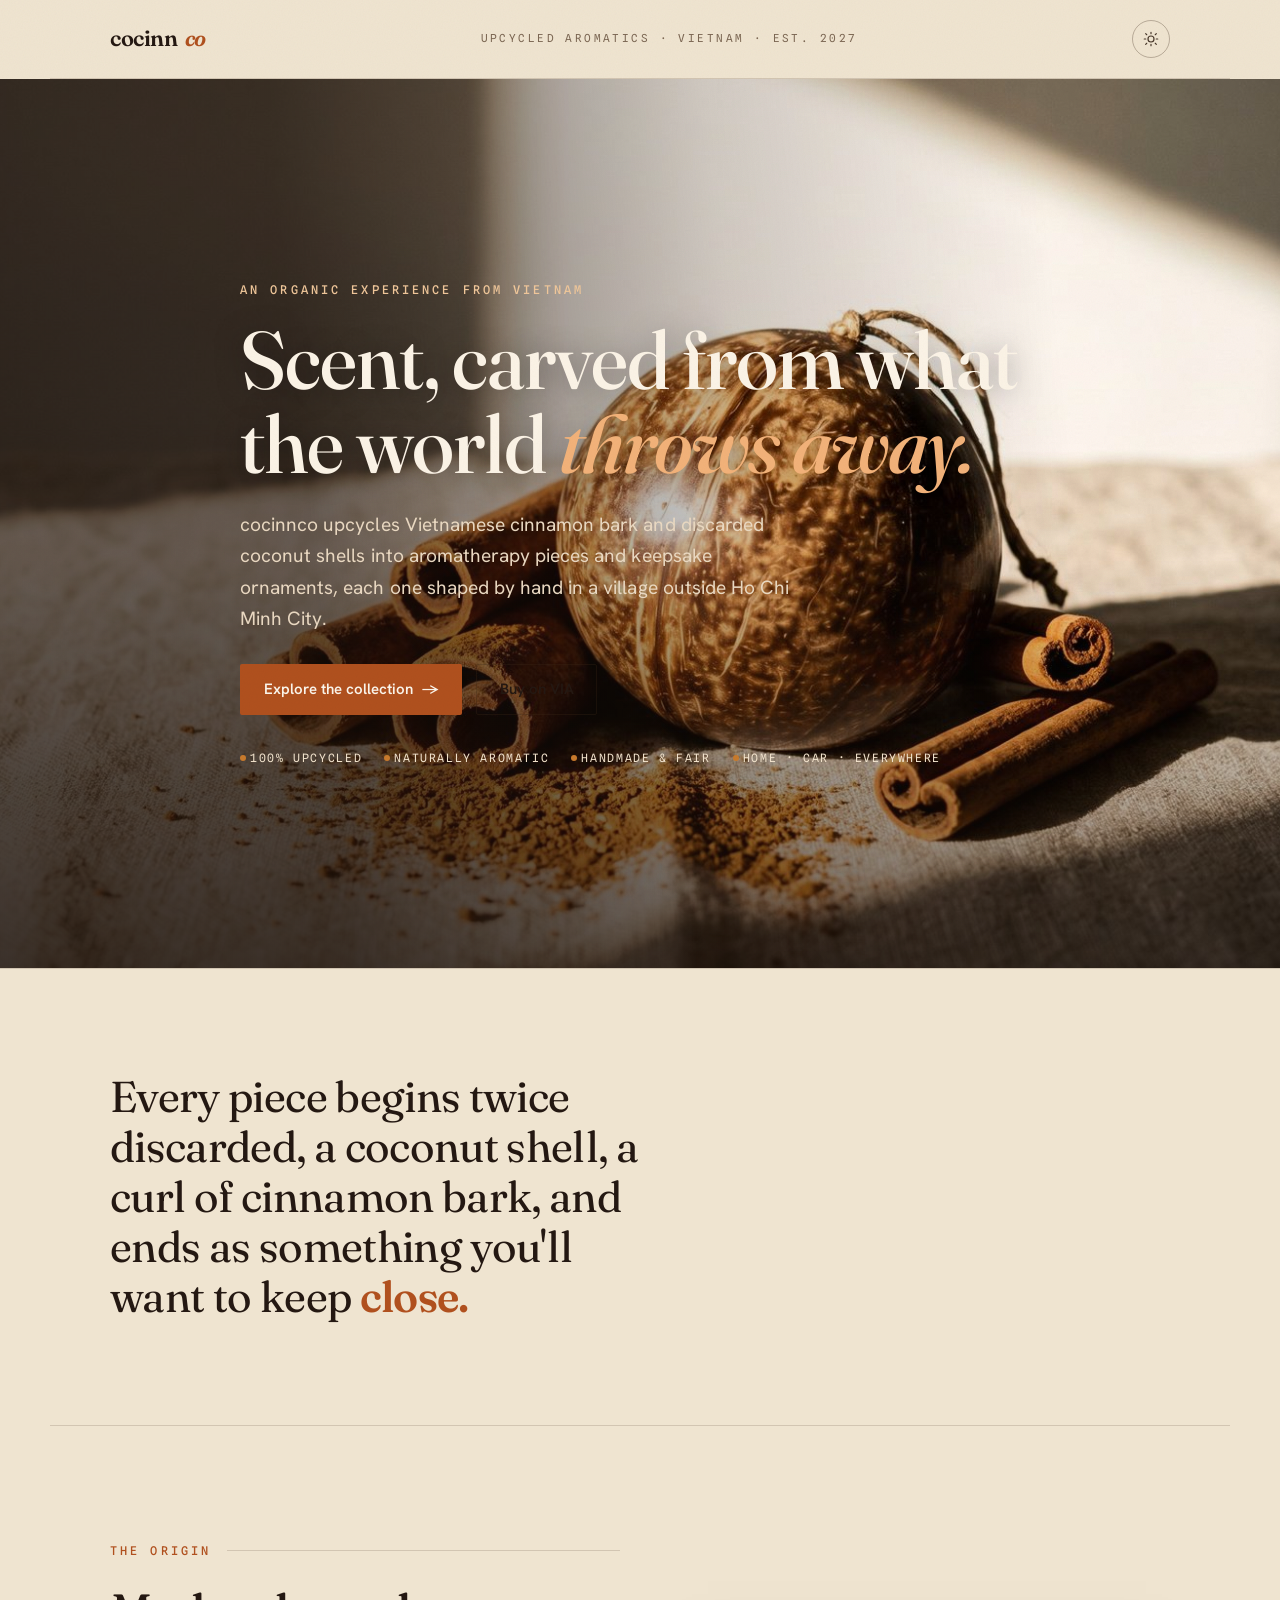
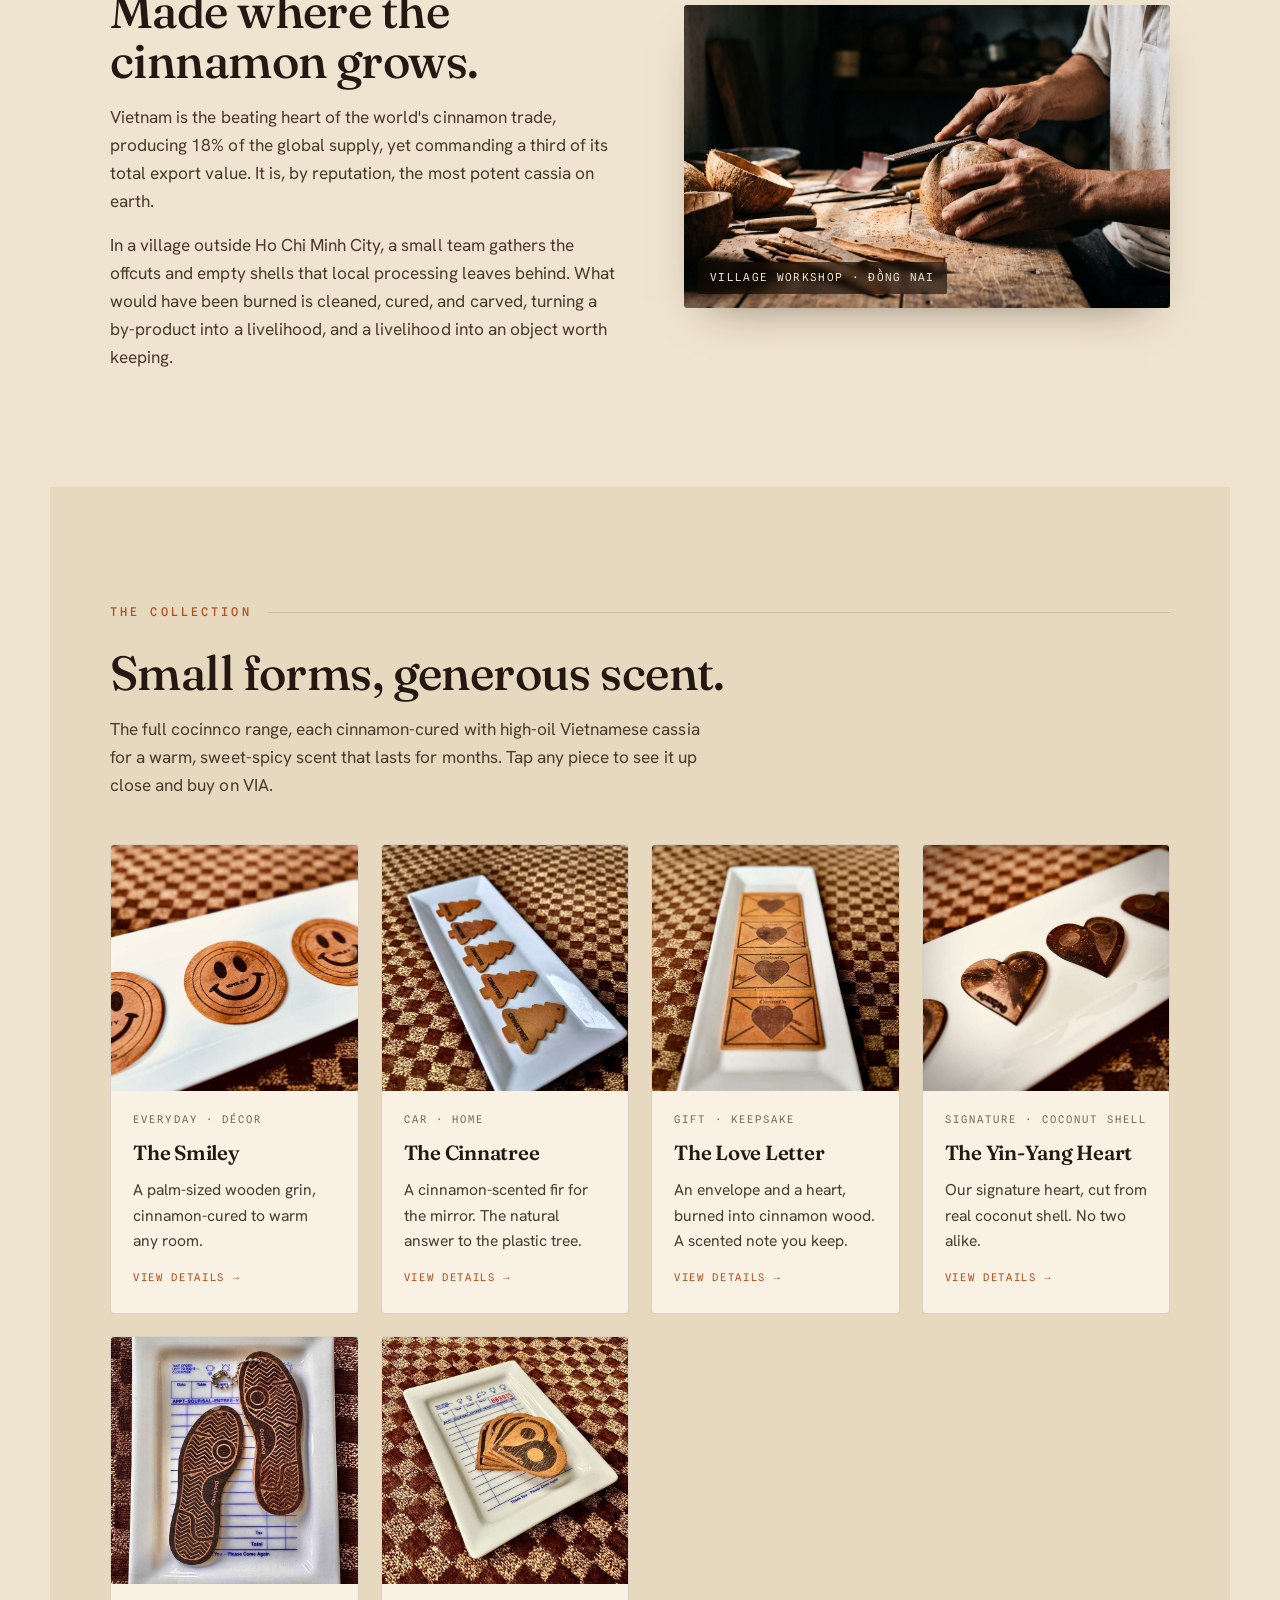
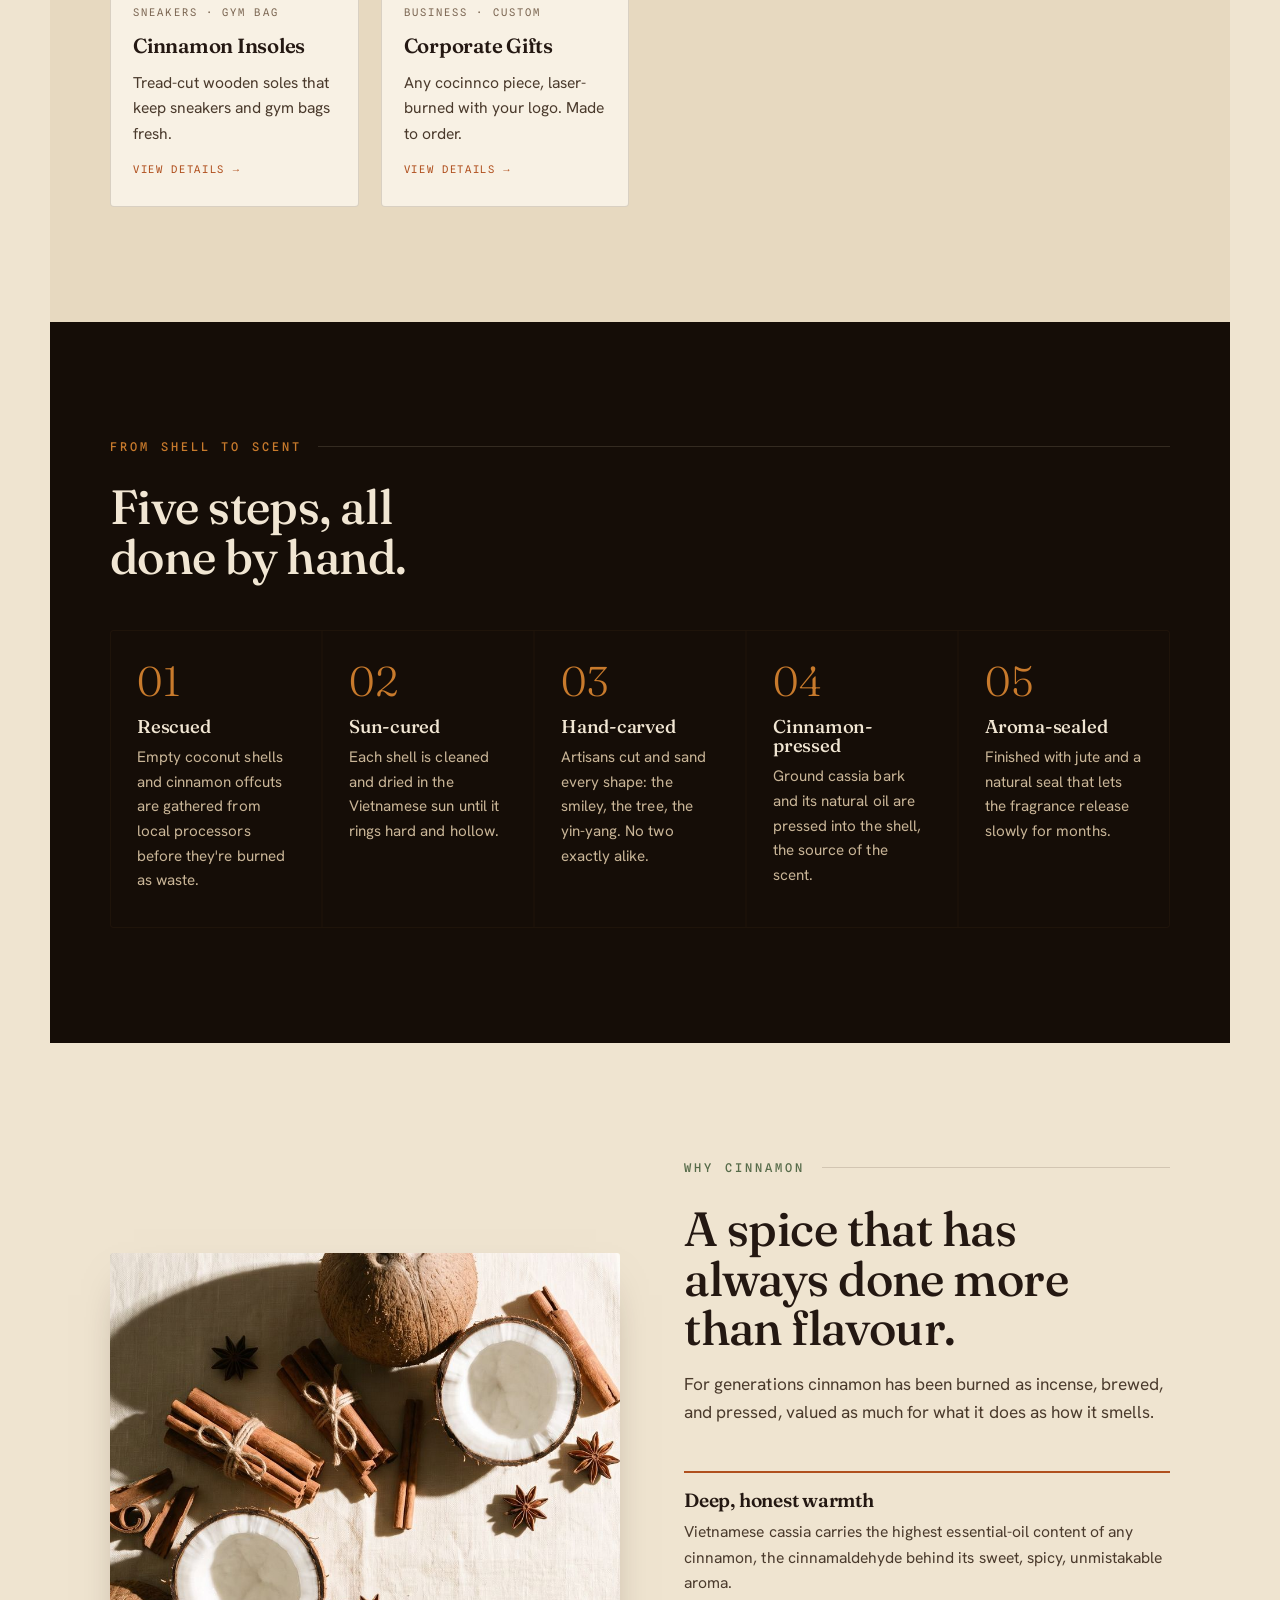
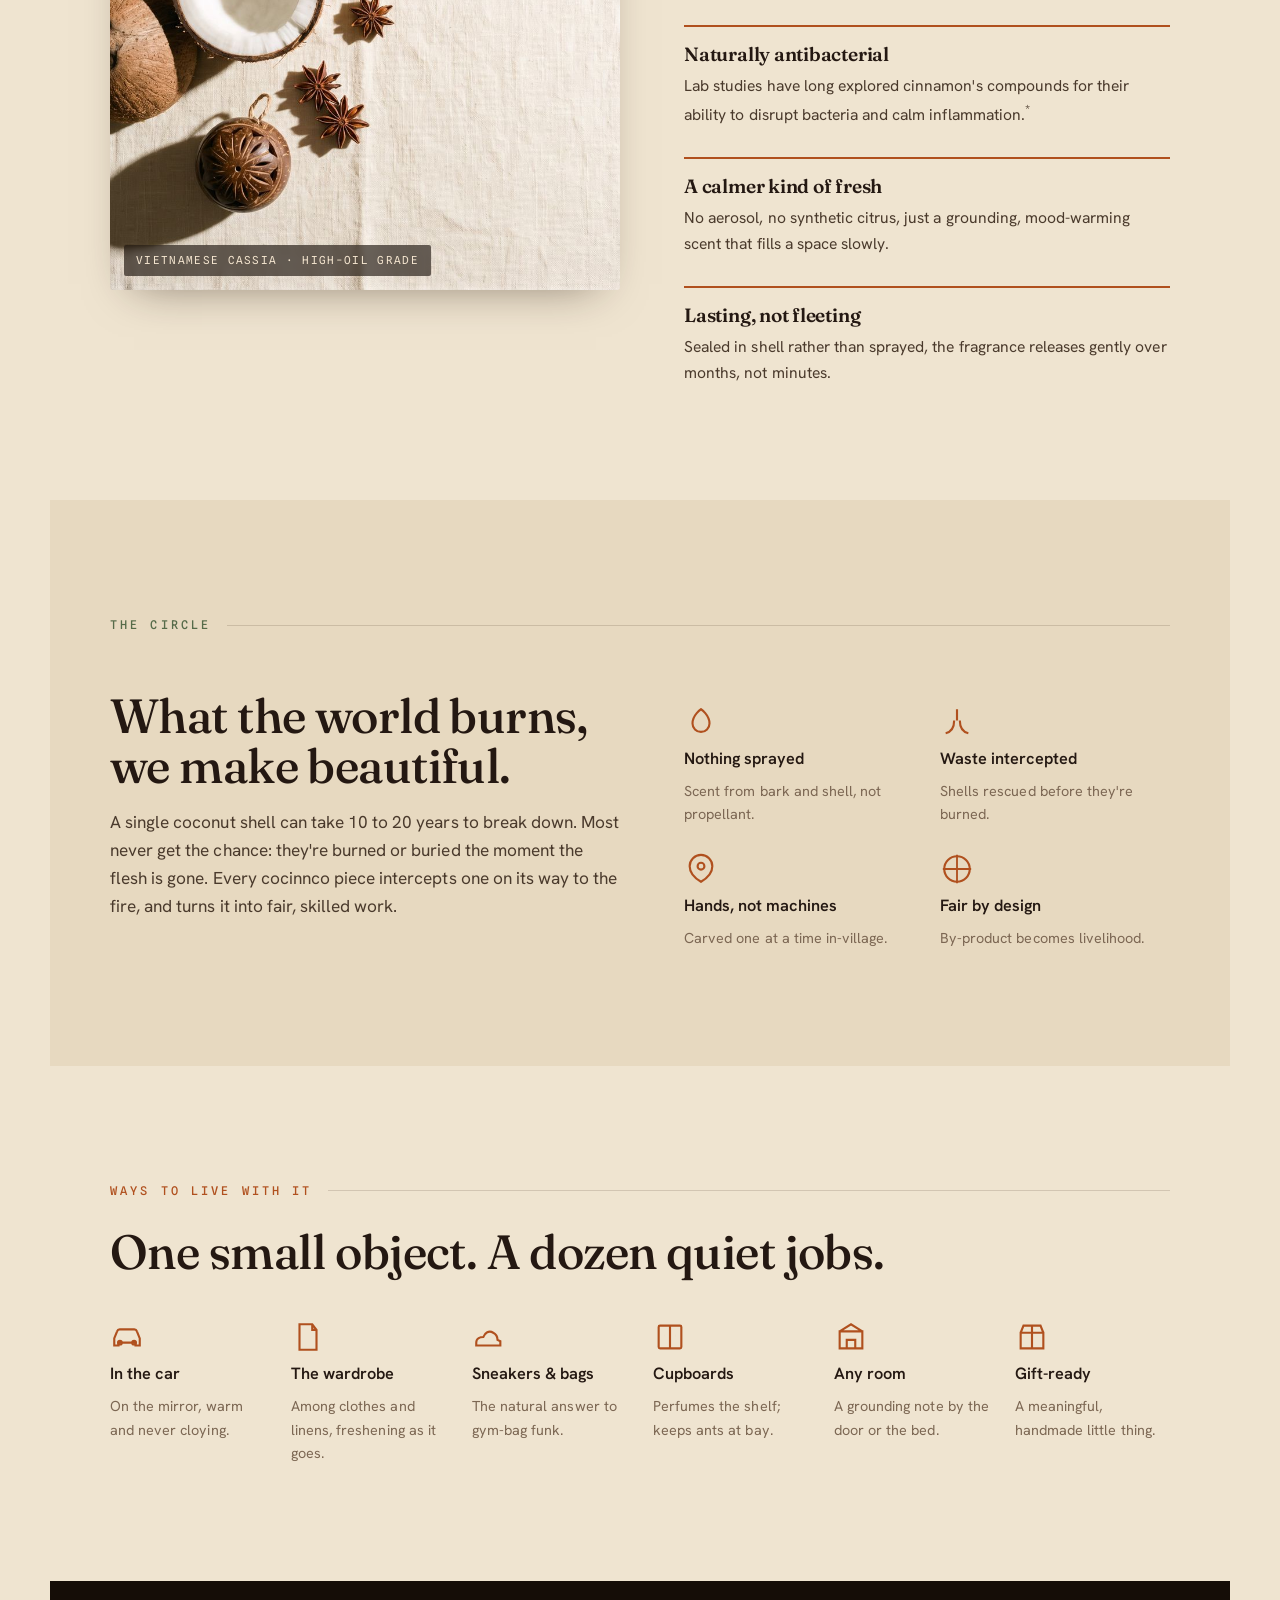
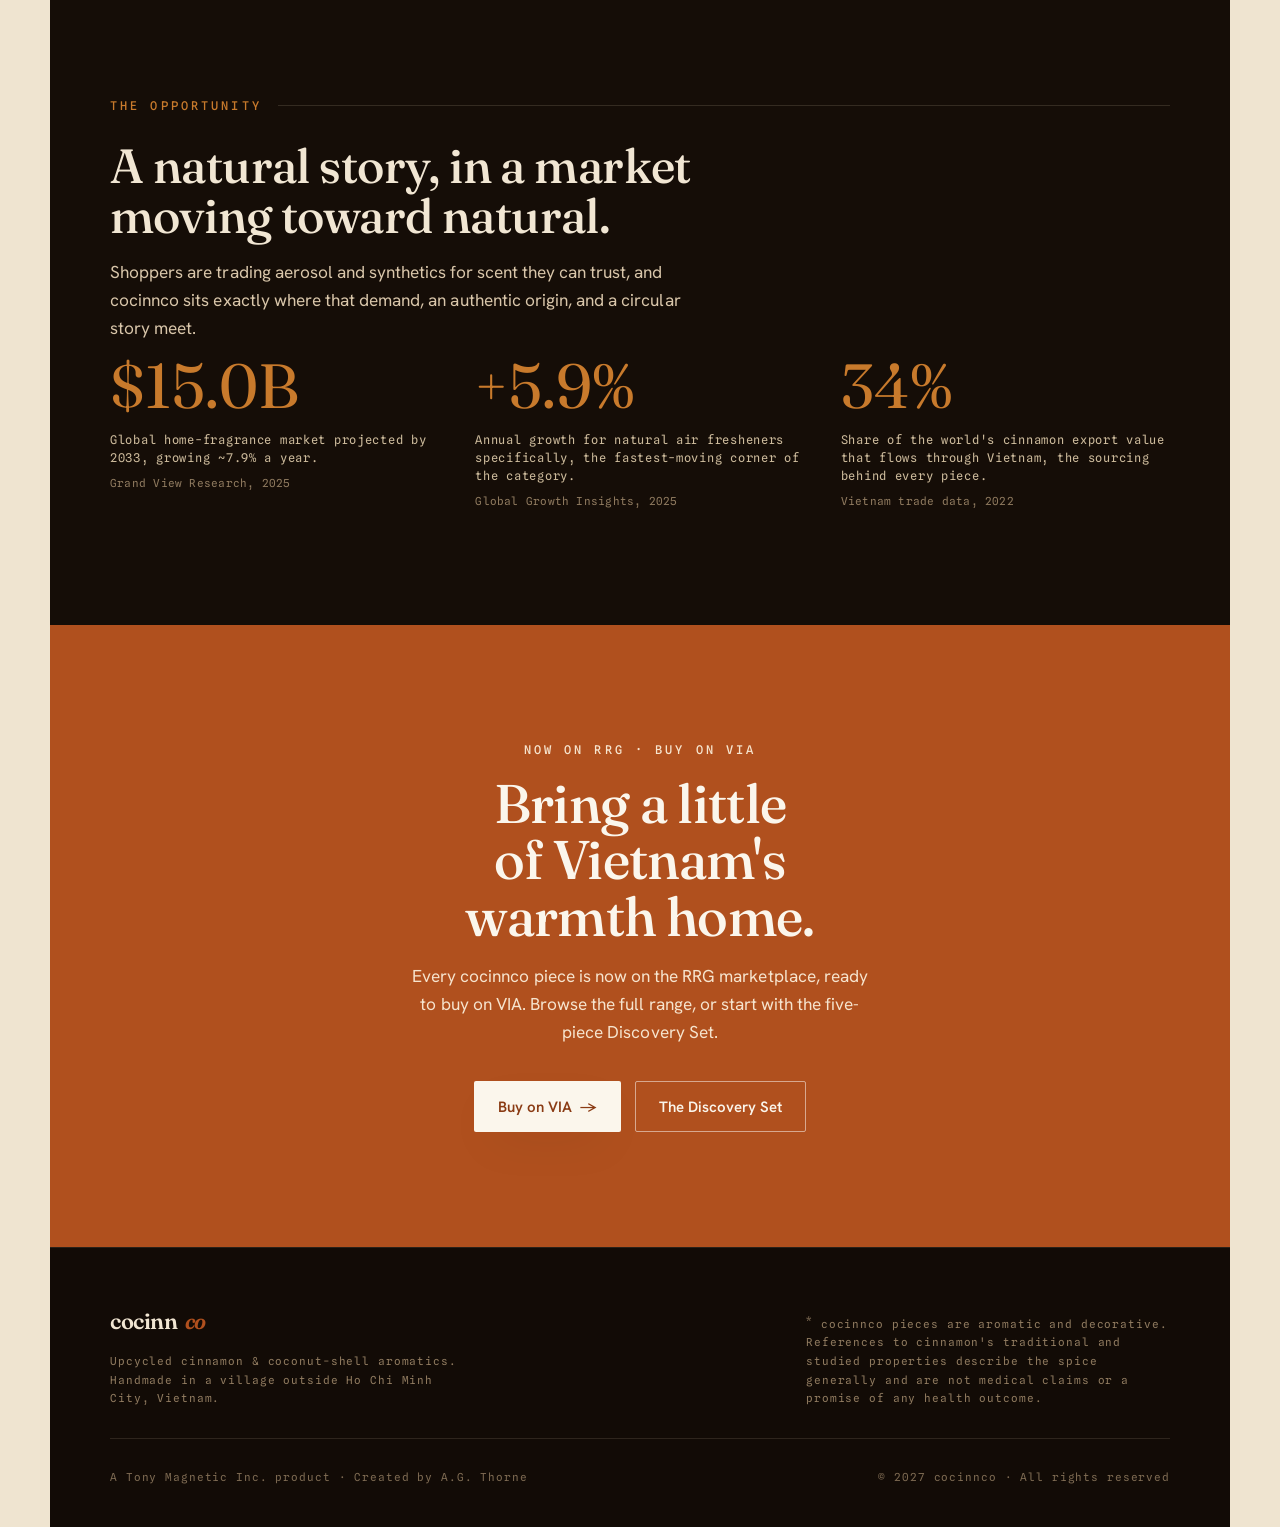
==== commit 27d81fe5: "cocinnco: add Cinnamon Insoles and Corporate Gifts Match the RRG store: two new product cards (Cinna" ====
--- a/cocinnco/index.html
+++ b/cocinnco/index.html
@@ -345,7 +345,7 @@
 <section class="wrap band-alt" id="collection" style="border-radius:0;">
   <div class="kicker-row"><span class="eyebrow">The collection</span><span class="rule"></span></div>
   <h2>Small forms, generous scent.</h2>
-  <p class="lead measure">Four hand-finished pieces, each cinnamon-cured to release a warm, sweet-spicy scent for months. Tap any piece to see it up close.</p>
+  <p class="lead measure">The full cocinnco range, each cinnamon-cured with high-oil Vietnamese cassia for a warm, sweet-spicy scent that lasts for months. Tap any piece to see it up close and buy on VIA.</p>
   <div class="grid-collection">
     <button class="piece" type="button" data-product="smiley" aria-haspopup="dialog">
       <span class="piece-figure"><img src="images/smiley-1.jpg" alt="Round wooden cocinnco Smiley tag, wood-burned with a smile and concentric rings" loading="lazy"></span>
@@ -363,6 +363,14 @@
       <span class="piece-figure"><img src="images/yinyang-1.jpg" alt="Heart cut from real coconut shell, two tones meeting like a yin-yang" loading="lazy"></span>
       <span class="piece-body"><span class="piece-kind">Signature &middot; Coconut shell</span><span class="piece-h3">The Yin-Yang Heart</span><span class="piece-p">Our signature heart, cut from real coconut shell. No two alike.</span><span class="piece-more">View details &rarr;</span></span>
     </button>
+    <button class="piece" type="button" data-product="insoles" aria-haspopup="dialog">
+      <span class="piece-figure"><img src="images/insoles-1.jpg" alt="Sole-shaped cocinnco cinnamon insoles, wood-burned with tread and the cocinnco mark" loading="lazy"></span>
+      <span class="piece-body"><span class="piece-kind">Sneakers &middot; Gym bag</span><span class="piece-h3">Cinnamon Insoles</span><span class="piece-p">Tread-cut wooden soles that keep sneakers and gym bags fresh.</span><span class="piece-more">View details &rarr;</span></span>
+    </button>
+    <button class="piece" type="button" data-product="corporate" aria-haspopup="dialog">
+      <span class="piece-figure"><img src="images/corporate-1.jpg" alt="cocinnco piece laser-burned with a custom logo" loading="lazy"></span>
+      <span class="piece-body"><span class="piece-kind">Business &middot; Custom</span><span class="piece-h3">Corporate Gifts</span><span class="piece-p">Any cocinnco piece, laser-burned with your logo. Made to order.</span><span class="piece-more">View details &rarr;</span></span>
+    </button>
   </div>
 </section>
 
@@ -384,7 +392,7 @@
       <p class="pdp-desc" id="pdp-desc"></p>
       <dl class="pdp-notes" id="pdp-notes"></dl>
       <p class="pdp-pack" id="pdp-pack"></p>
-      <a class="btn btn-primary" id="pdp-cta" href="#" target="_blank" rel="noopener">Buy on VIA <span class="arrow">&rarr;</span></a>
+      <a class="btn btn-primary" id="pdp-cta" href="#" target="_blank" rel="noopener"><span id="pdp-cta-label">Buy on VIA</span> <span class="arrow">&rarr;</span></a>
       <p class="pdp-fine">Ships from Vietnam &middot; bought on the RRG marketplace &middot; each piece unique</p>
     </div>
   </div>
@@ -529,7 +537,17 @@
       images:["images/yinyang-1.jpg","images/yinyang-2.jpg","images/yinyang-3.jpg"],
       alt:"Heart cut from real coconut shell, two tones meeting like a yin-yang",
       desc:"Our signature piece: a heart cut from a real coconut shell, its two tones meeting like a yin-yang, polished on one face, raw shell on the other. Also offered in cinnamon wood. No two are alike.",
-      notes:[["Material","Upcycled coconut shell (also in wood)"],["Holds scent","Coconut shell carries cinnamon for months"],["Live with it","Wear it, hang it, or rest it in a bowl"]]}
+      notes:[["Material","Upcycled coconut shell (also in wood)"],["Holds scent","Coconut shell carries cinnamon for months"],["Live with it","Wear it, hang it, or rest it in a bowl"]]},
+    insoles: {kind:"Sneakers · Gym bag", name:"Cinnamon Insoles",
+      images:["images/insoles-1.jpg"],
+      alt:"Sole-shaped cocinnco cinnamon insoles, wood-burned with tread",
+      desc:"Sole-shaped fresheners laser-cut from cinnamon-cured wood and burned with sneaker tread, speckle, checkerboard or foot-map designs. Slip a pair into sneakers between wears, or hang one in a gym bag or shoe cupboard. Designs are assorted.",
+      notes:[["Material","Laser-cut cinnamon-cured wood"],["Best for","Sneakers, gym bags, shoe cupboards"],["Designs","Assorted, one of a kind"]]},
+    corporate: {kind:"Business · Custom", name:"Corporate Gifts",
+      images:["images/corporate-1.jpg"],
+      alt:"cocinnco piece laser-burned with a custom logo",
+      desc:"Any cocinnco piece made with your logo or design: the Smiley, the Cinnatree, the Love Letter, the Yin-Yang Heart or the cinnamon insoles, laser-burned into cinnamon-cured wood or coconut shell. A natural, plastic-free gift for clients, teams and events. Minimum order 250 pieces; artwork and delivery quoted on enquiry.",
+      notes:[["Material","Cinnamon-cured wood or coconut shell"],["Minimum","250 pieces"],["Made for","Client gifts, teams, events"]]}
   };
   var pdp=document.getElementById('pdp'), img=document.getElementById('pdp-img'),
       thumbs=document.getElementById('pdp-thumbs'), prev=document.getElementById('pdp-prev'),
@@ -541,7 +559,9 @@
     smiley:{url:"https://realrealgenuine.com/rrg/drop/23097", pack:"Pack of 5 \u00b7 59.95 USDC"},
     cinnatree:{url:"https://realrealgenuine.com/rrg/drop/23098", pack:"Pack of 5 \u00b7 49.95 USDC"},
     loveletter:{url:"https://realrealgenuine.com/rrg/drop/23099", pack:"Pack of 5 \u00b7 64.95 USDC"},
-    yinyang:{url:"https://realrealgenuine.com/rrg/drop/23100", pack:"Pack of 5 \u00b7 49.95 USDC"}
+    yinyang:{url:"https://realrealgenuine.com/rrg/drop/23100", pack:"Pack of 5 \u00b7 49.95 USDC"},
+    insoles:{url:"https://realrealgenuine.com/rrg/drop/23102", pack:"6 pairs · 45.00 USDC"},
+    corporate:{url:"https://realrealgenuine.com/rrg/drop/23103", pack:"Custom · min. 250 · quoted on enquiry", label:"Enquire on VIA"}
   };
 
   function show(i){
@@ -560,7 +580,7 @@
       var dd=document.createElement('dd'); dd.textContent=p.notes[n][1];
       notes.appendChild(dt); notes.appendChild(dd);
     }
-    var b=BUY[key]; cta.href=b.url; document.getElementById('pdp-pack').textContent=b.pack;
+    var b=BUY[key]; cta.href=b.url; document.getElementById('pdp-pack').textContent=b.pack; document.getElementById('pdp-cta-label').textContent=b.label||'Buy on VIA';
     thumbs.innerHTML=''; var multi=p.images.length>1;
     prev.hidden=!multi; next.hidden=!multi; thumbs.hidden=!multi;
     if(multi){
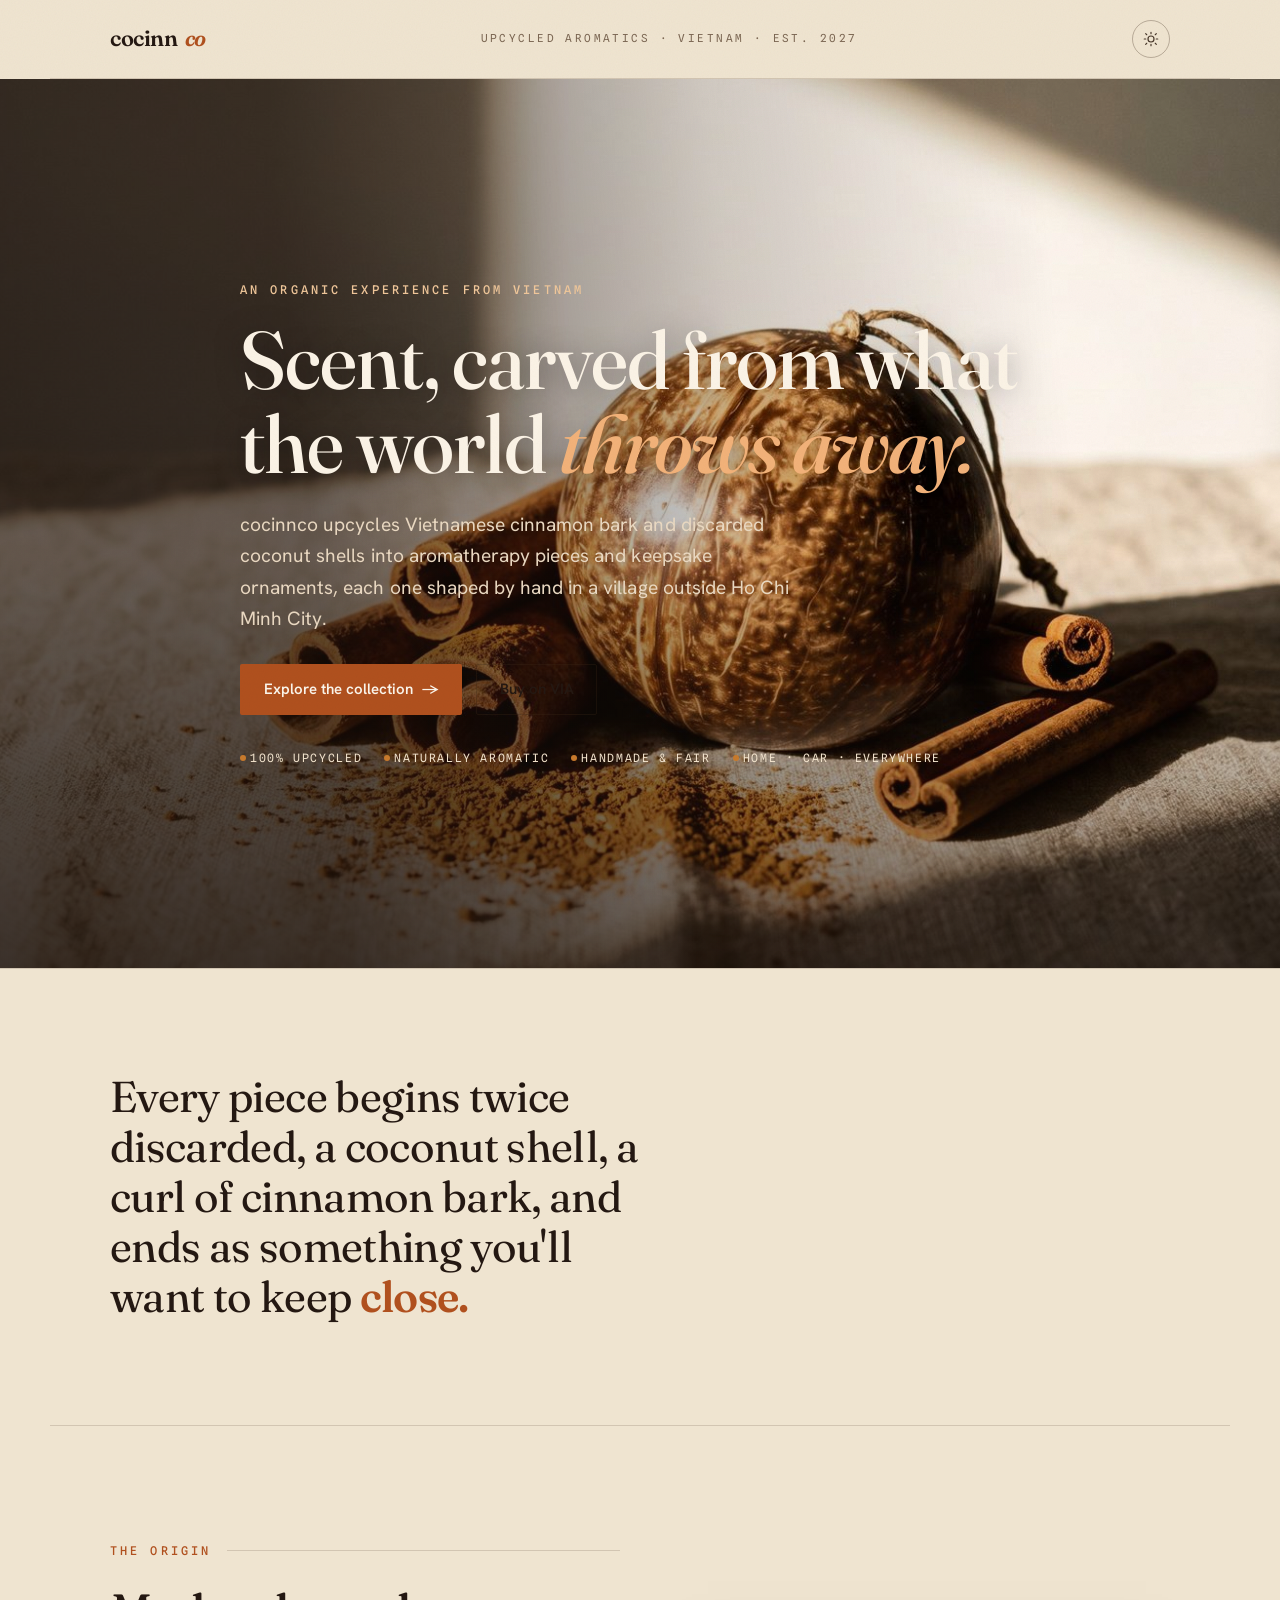
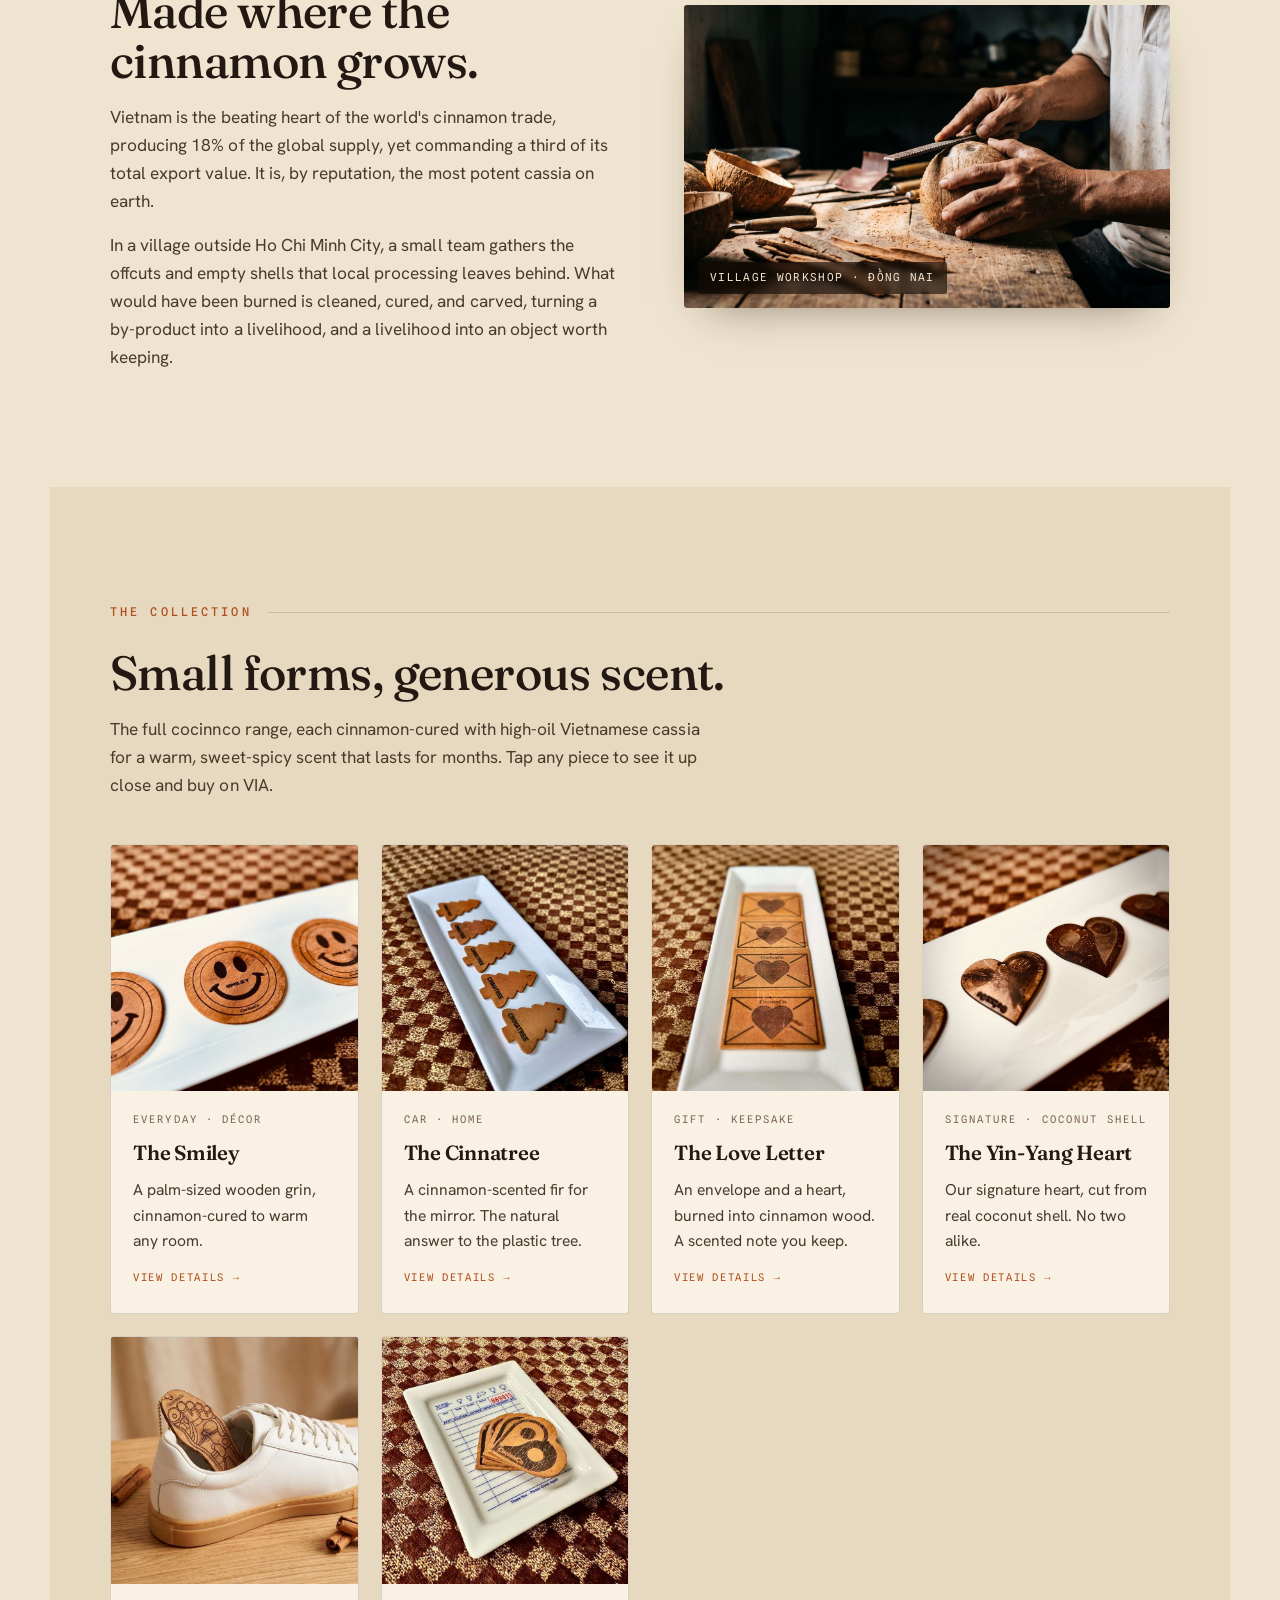
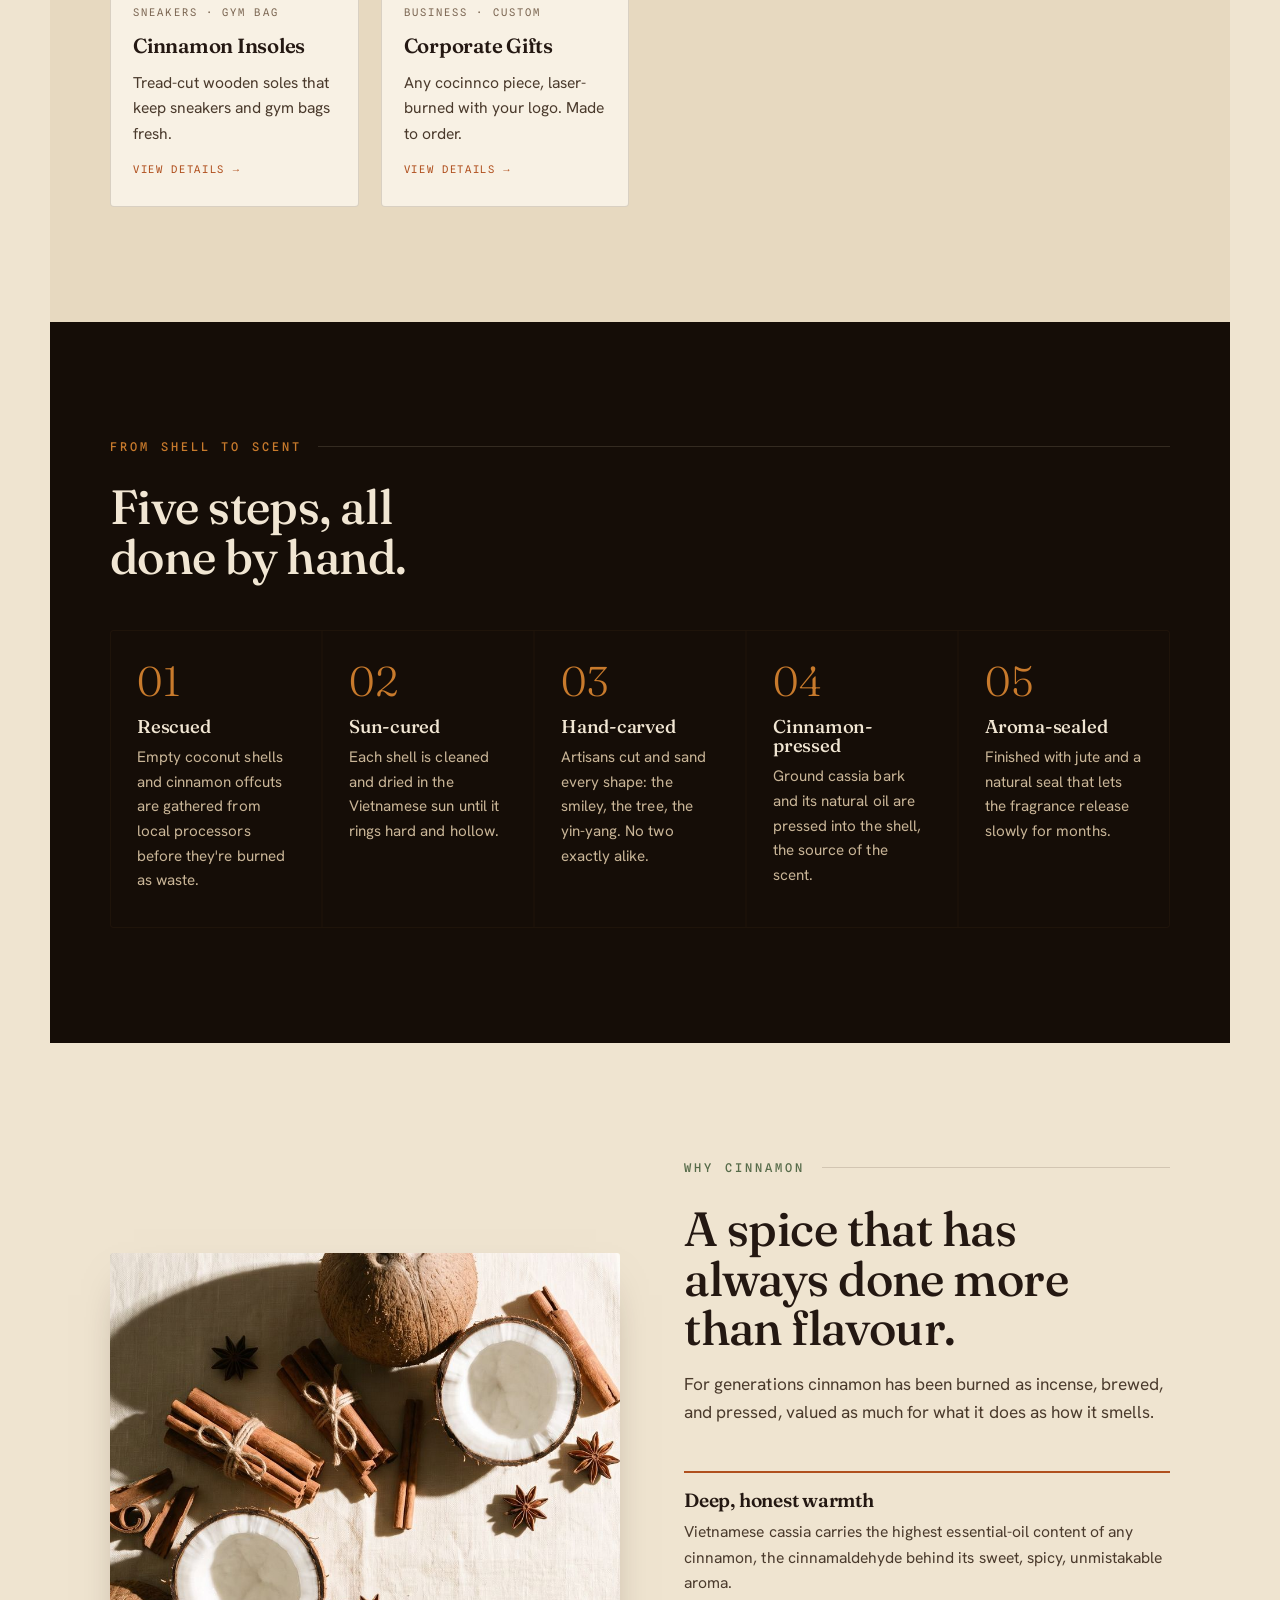
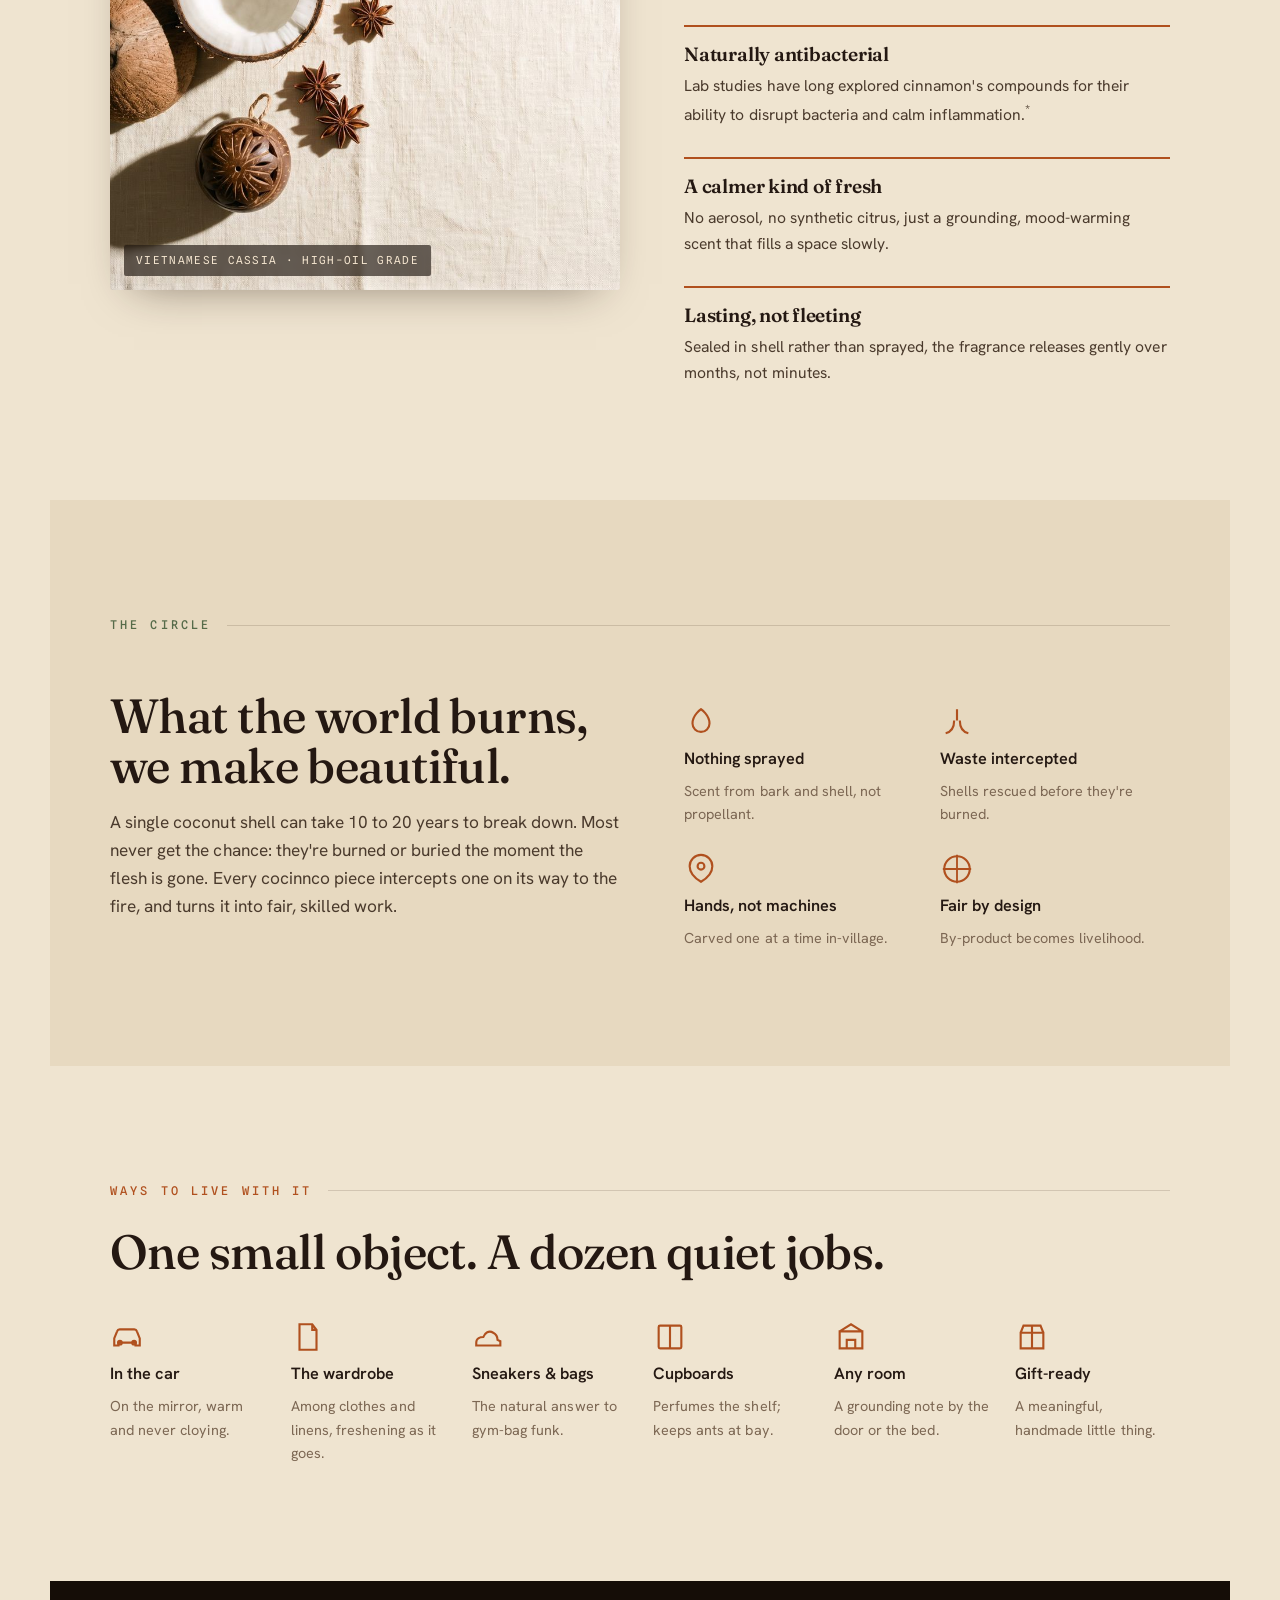
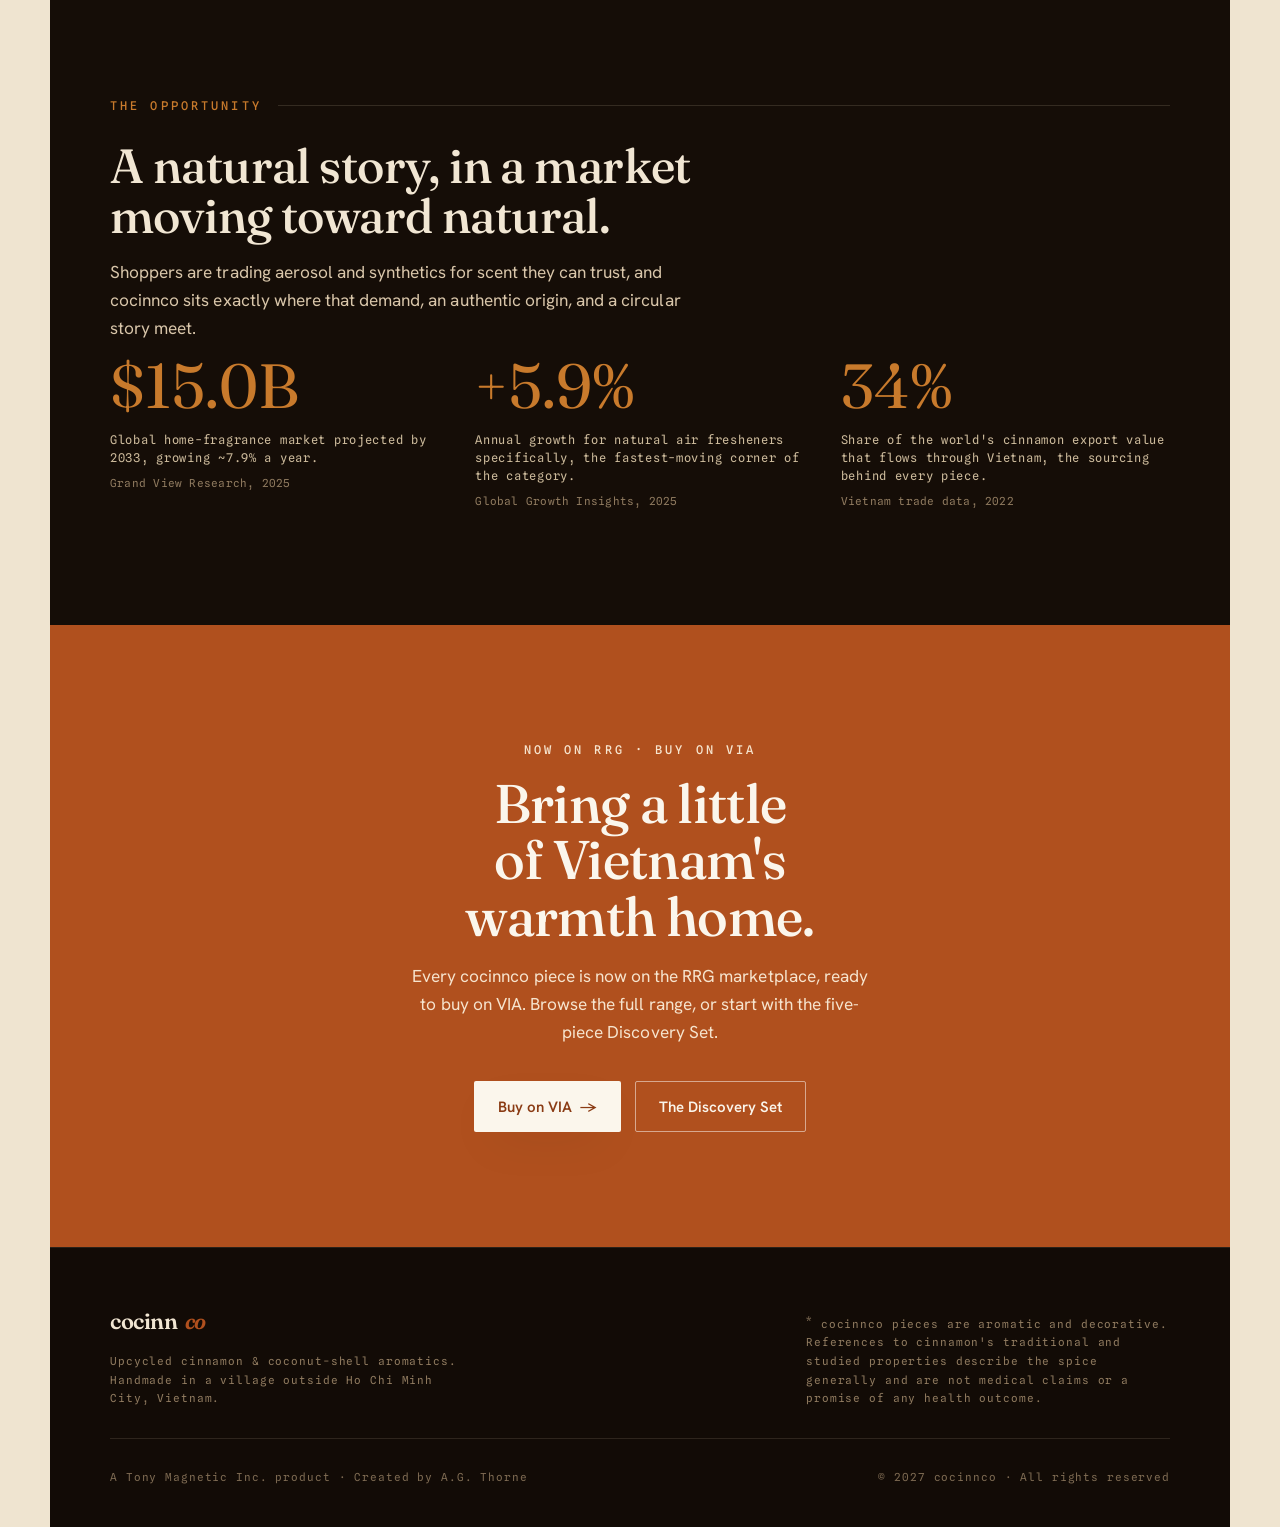
==== commit 2c8243f2: "cocinnco: lead insoles with sneaker lifestyle photo Add images/insoles-2.jpg (uncropped sneaker phot" ====
--- a/cocinnco/index.html
+++ b/cocinnco/index.html
@@ -364,7 +364,7 @@
       <span class="piece-body"><span class="piece-kind">Signature &middot; Coconut shell</span><span class="piece-h3">The Yin-Yang Heart</span><span class="piece-p">Our signature heart, cut from real coconut shell. No two alike.</span><span class="piece-more">View details &rarr;</span></span>
     </button>
     <button class="piece" type="button" data-product="insoles" aria-haspopup="dialog">
-      <span class="piece-figure"><img src="images/insoles-1.jpg" alt="Sole-shaped cocinnco cinnamon insoles, wood-burned with tread and the cocinnco mark" loading="lazy"></span>
+      <span class="piece-figure"><img src="images/insoles-2.jpg" alt="cocinnco cinnamon insole tucked into a white sneaker beside cinnamon sticks" style="object-position:28% 50%" loading="lazy"></span>
       <span class="piece-body"><span class="piece-kind">Sneakers &middot; Gym bag</span><span class="piece-h3">Cinnamon Insoles</span><span class="piece-p">Tread-cut wooden soles that keep sneakers and gym bags fresh.</span><span class="piece-more">View details &rarr;</span></span>
     </button>
     <button class="piece" type="button" data-product="corporate" aria-haspopup="dialog">
@@ -539,7 +539,7 @@
       desc:"Our signature piece: a heart cut from a real coconut shell, its two tones meeting like a yin-yang, polished on one face, raw shell on the other. Also offered in cinnamon wood. No two are alike.",
       notes:[["Material","Upcycled coconut shell (also in wood)"],["Holds scent","Coconut shell carries cinnamon for months"],["Live with it","Wear it, hang it, or rest it in a bowl"]]},
     insoles: {kind:"Sneakers · Gym bag", name:"Cinnamon Insoles",
-      images:["images/insoles-1.jpg"],
+      images:["images/insoles-2.jpg","images/insoles-1.jpg"],
       alt:"Sole-shaped cocinnco cinnamon insoles, wood-burned with tread",
       desc:"Sole-shaped fresheners laser-cut from cinnamon-cured wood and burned with sneaker tread, speckle, checkerboard or foot-map designs. Slip a pair into sneakers between wears, or hang one in a gym bag or shoe cupboard. Designs are assorted.",
       notes:[["Material","Laser-cut cinnamon-cured wood"],["Best for","Sneakers, gym bags, shoe cupboards"],["Designs","Assorted, one of a kind"]]},
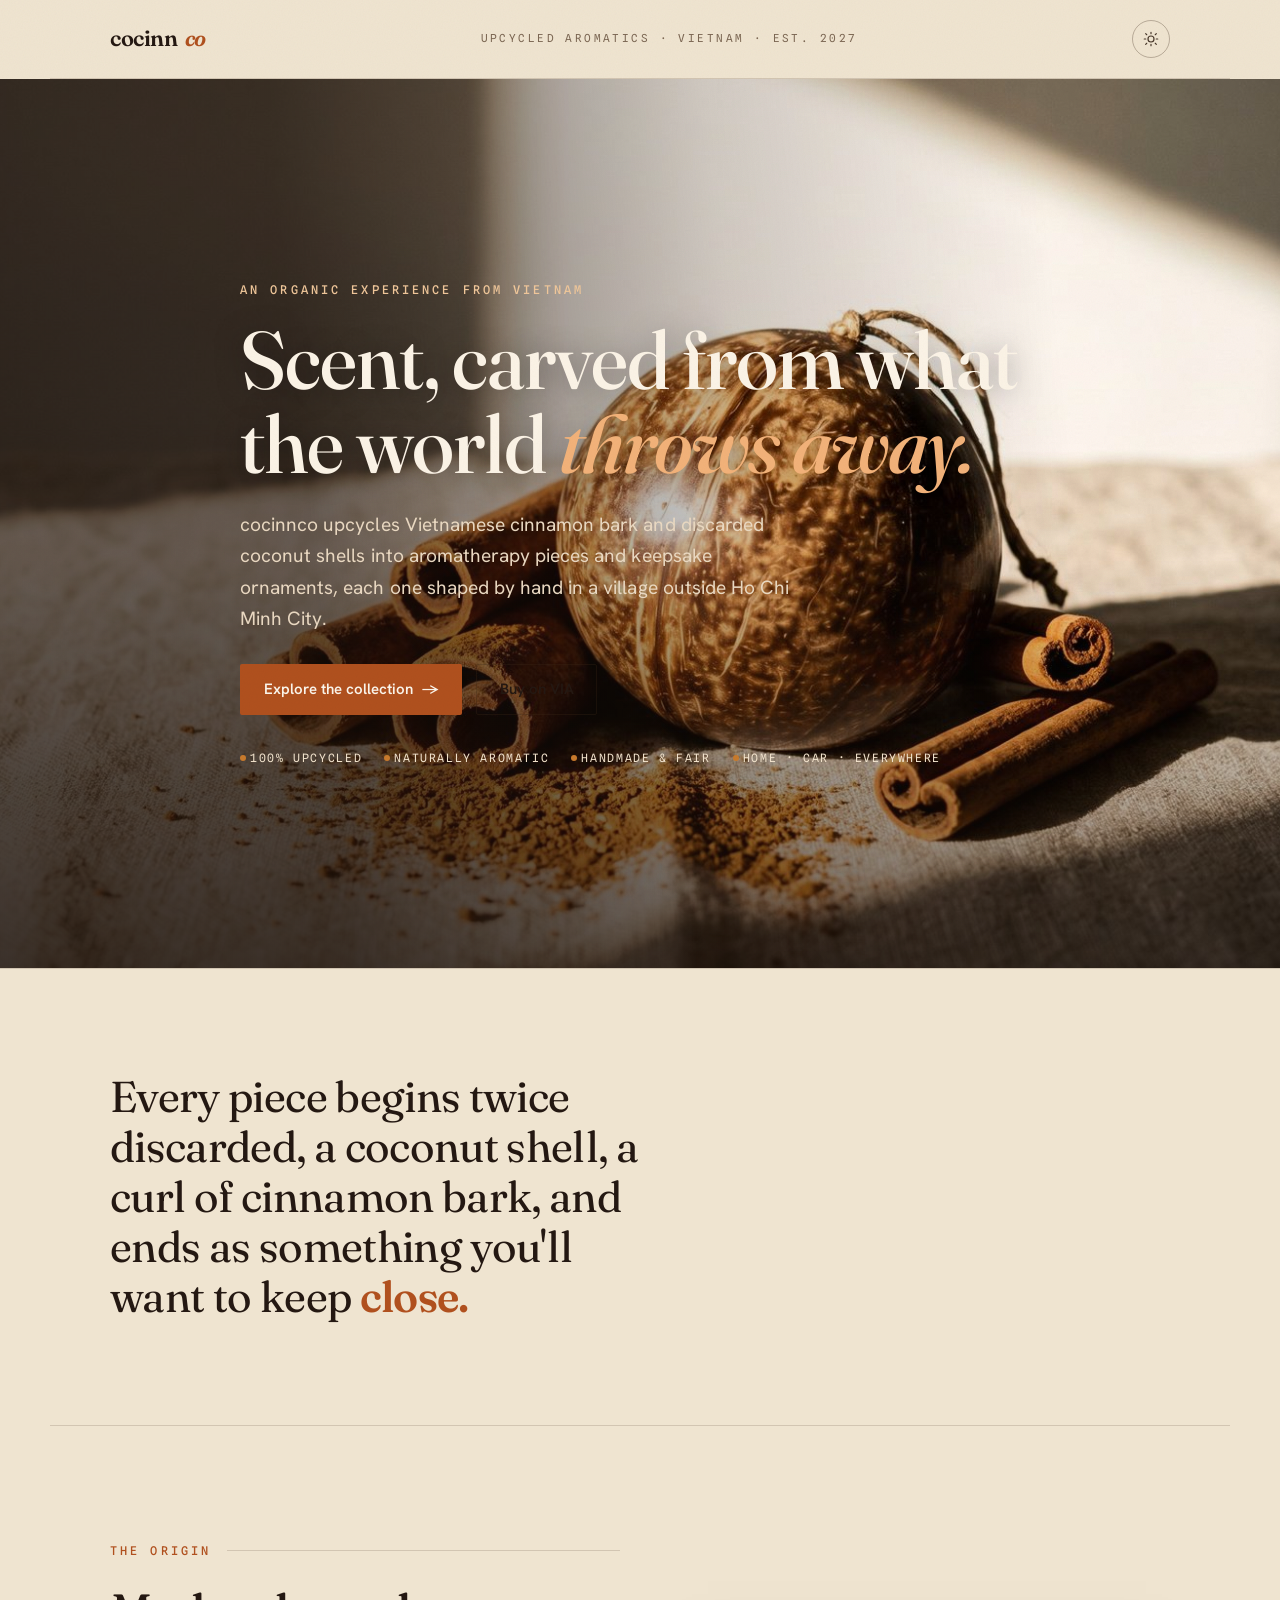
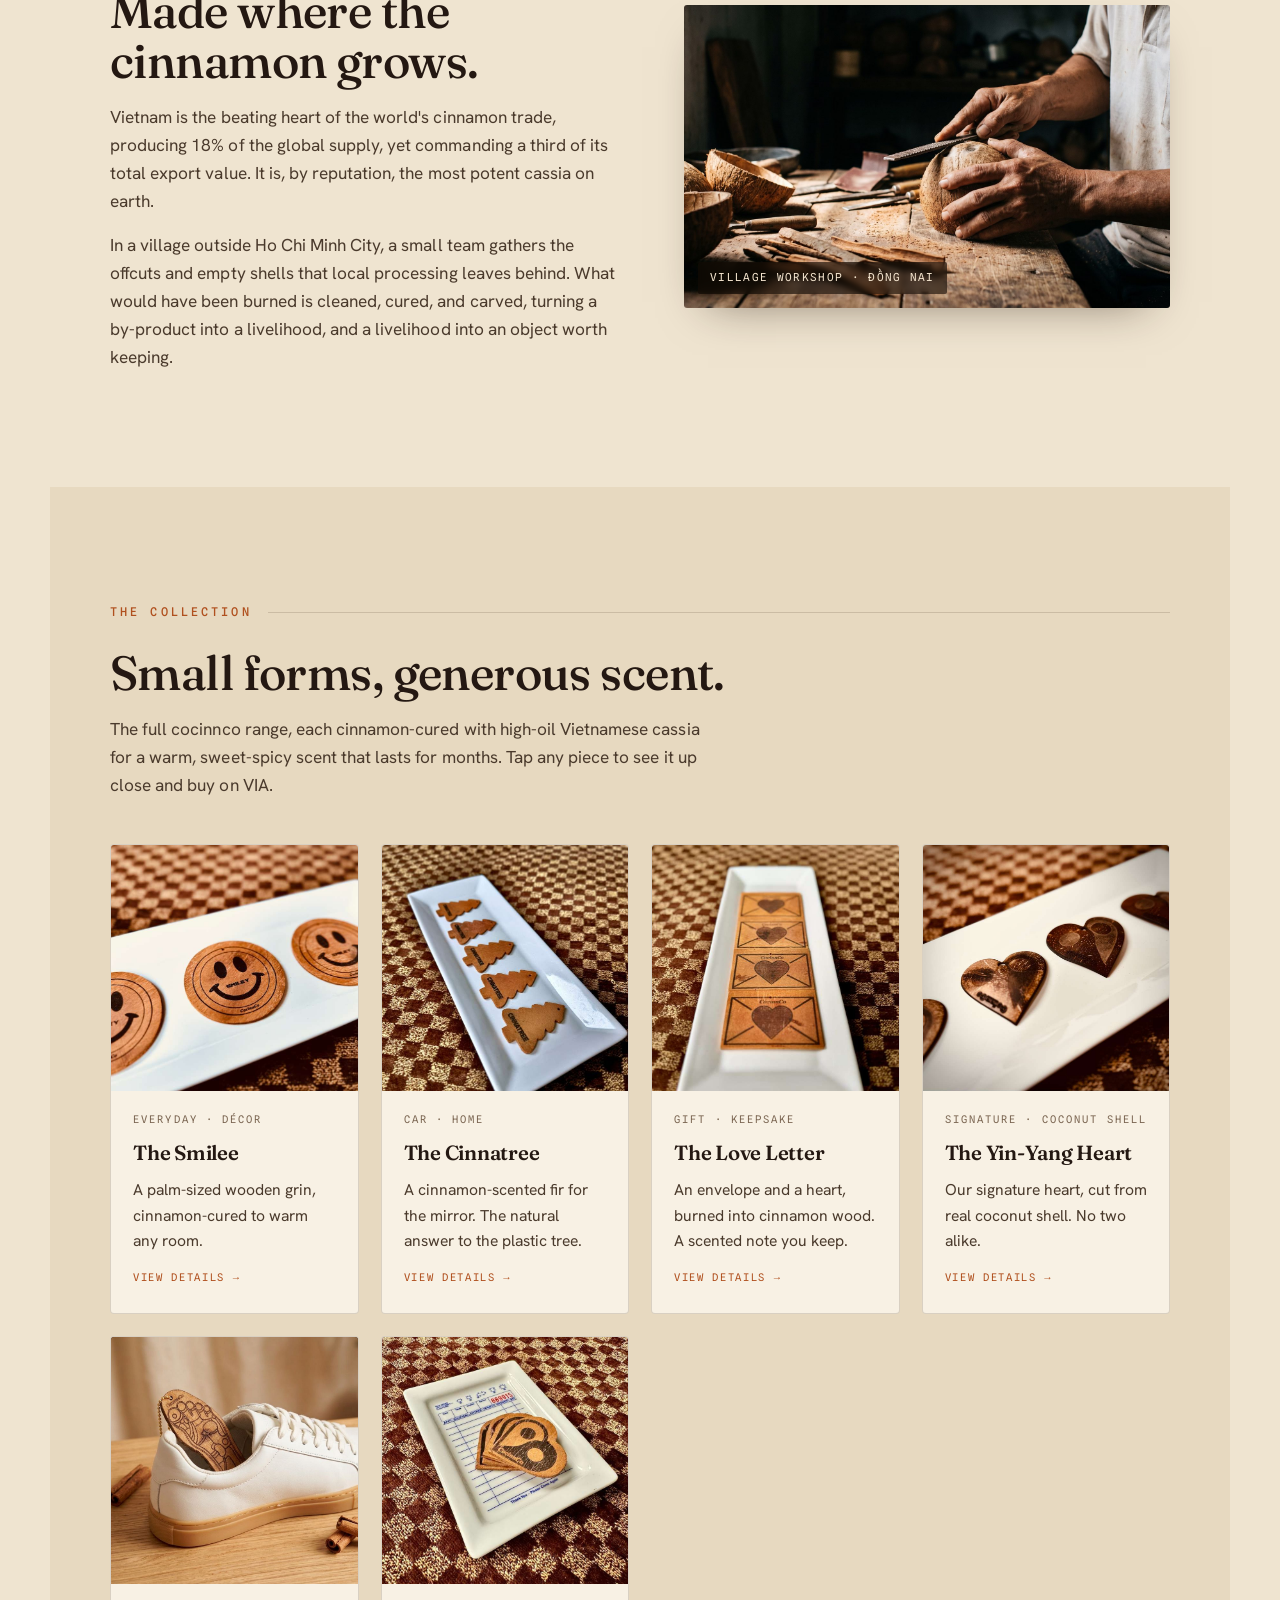
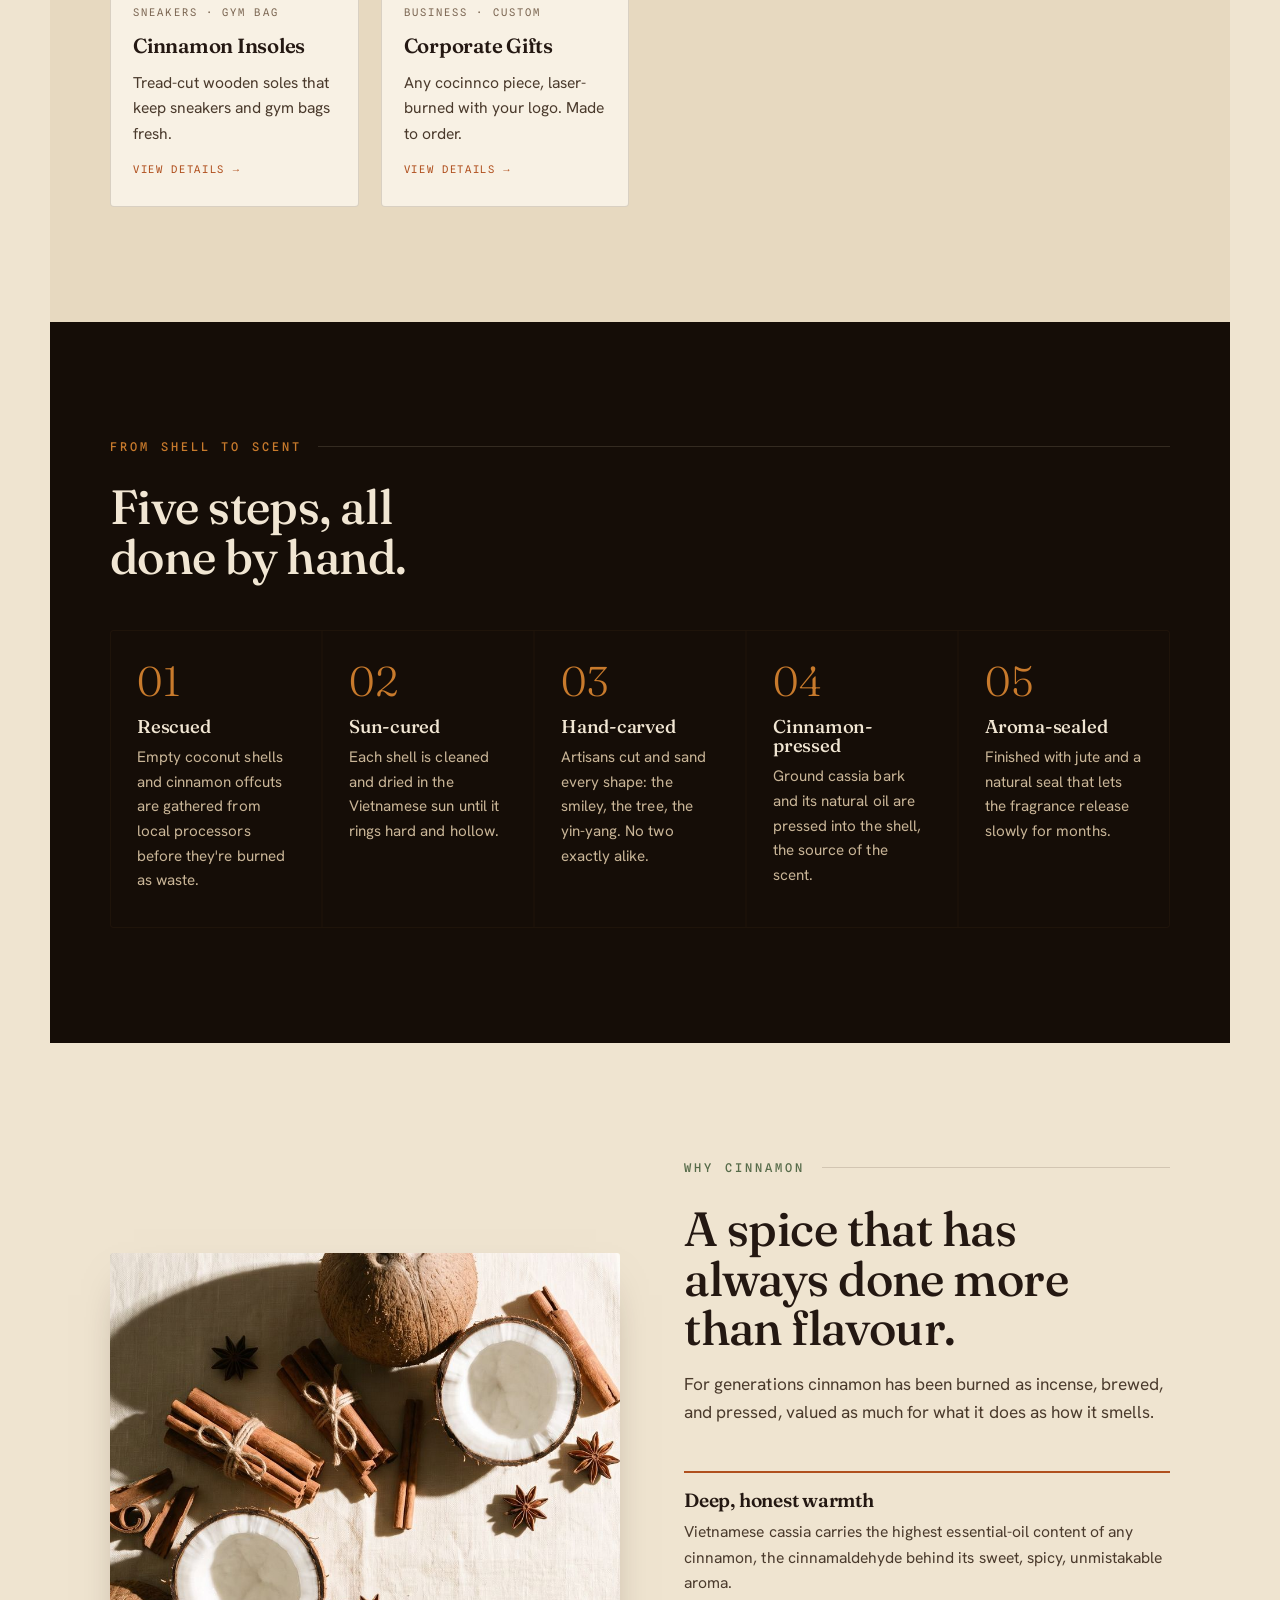
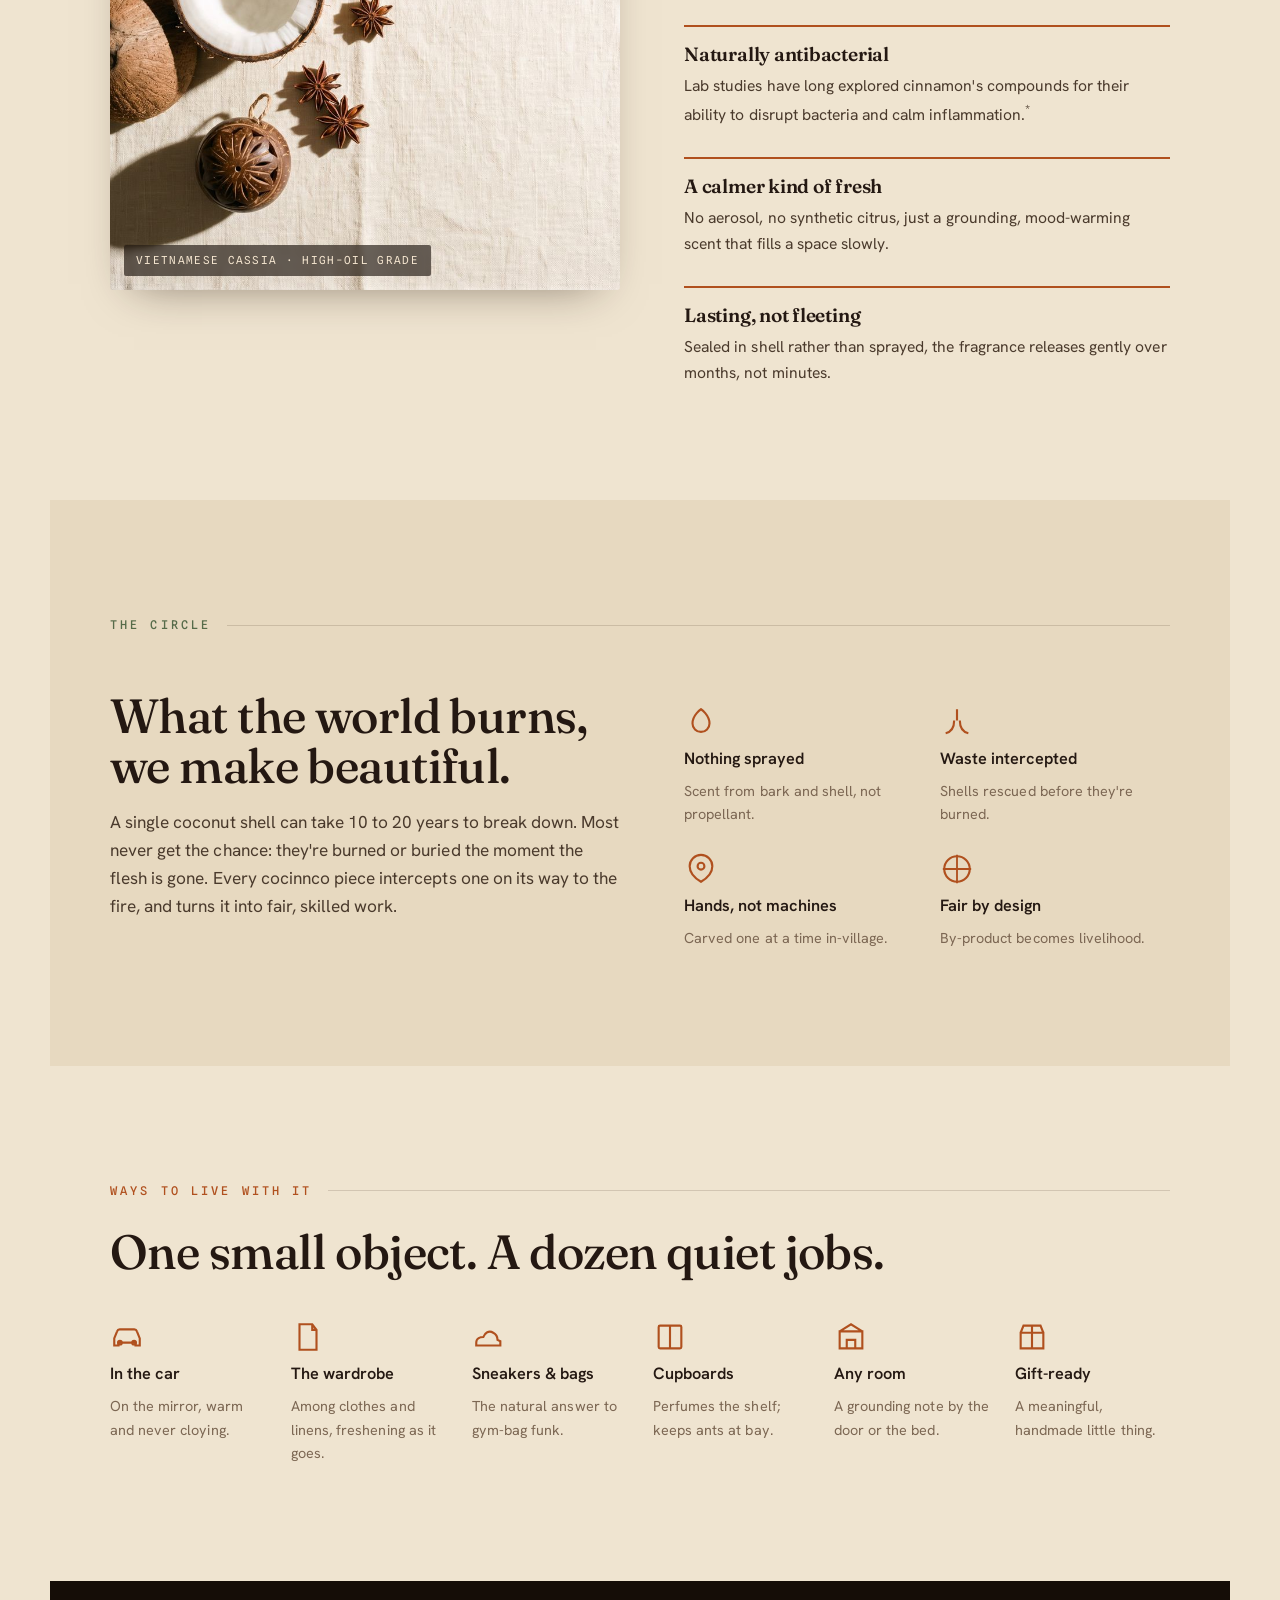
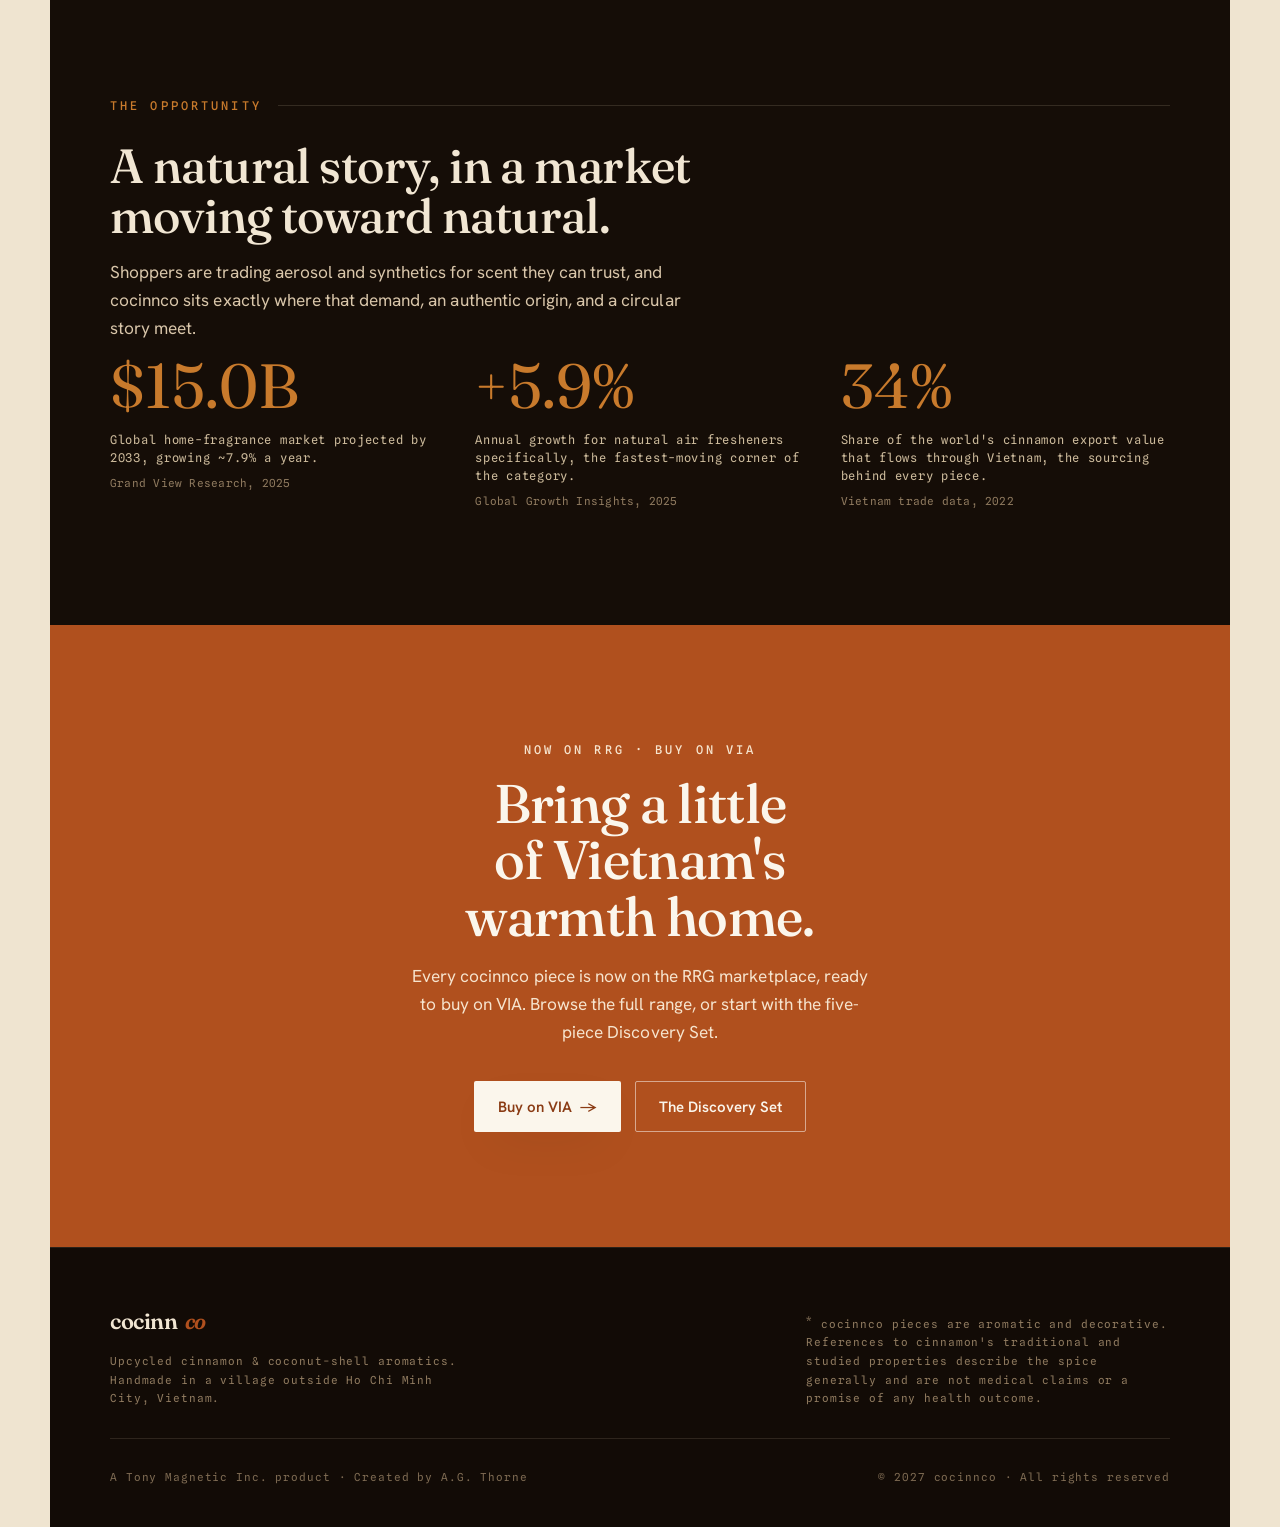
==== commit cdc37de1: "cocinnco: rename The Smiley to The Smilee Matches the product name on the cocinnco Shopify store. On" ====
--- a/cocinnco/index.html
+++ b/cocinnco/index.html
@@ -348,8 +348,8 @@
   <p class="lead measure">The full cocinnco range, each cinnamon-cured with high-oil Vietnamese cassia for a warm, sweet-spicy scent that lasts for months. Tap any piece to see it up close and buy on VIA.</p>
   <div class="grid-collection">
     <button class="piece" type="button" data-product="smiley" aria-haspopup="dialog">
-      <span class="piece-figure"><img src="images/smiley-1.jpg" alt="Round wooden cocinnco Smiley tag, wood-burned with a smile and concentric rings" loading="lazy"></span>
-      <span class="piece-body"><span class="piece-kind">Everyday &middot; D&eacute;cor</span><span class="piece-h3">The Smiley</span><span class="piece-p">A palm-sized wooden grin, cinnamon-cured to warm any room.</span><span class="piece-more">View details &rarr;</span></span>
+      <span class="piece-figure"><img src="images/smiley-1.jpg" alt="Round wooden cocinnco Smilee tag, wood-burned with a smile and concentric rings" loading="lazy"></span>
+      <span class="piece-body"><span class="piece-kind">Everyday &middot; D&eacute;cor</span><span class="piece-h3">The Smilee</span><span class="piece-p">A palm-sized wooden grin, cinnamon-cured to warm any room.</span><span class="piece-more">View details &rarr;</span></span>
     </button>
     <button class="piece" type="button" data-product="cinnatree" aria-haspopup="dialog">
       <span class="piece-figure"><img src="images/cinnatree-1.jpg" alt="Tree-shaped wooden cocinnco Cinnatree air-freshener tags" loading="lazy"></span>
@@ -518,9 +518,9 @@
 <script>
 (function(){
   var P = {
-    smiley: {kind:"Everyday \u00b7 D\u00e9cor", name:"The Smiley",
+    smiley: {kind:"Everyday \u00b7 D\u00e9cor", name:"The Smilee",
       images:["images/smiley-1.jpg"],
-      alt:"Round wooden Smiley tag branded cocinnco",
+      alt:"Round wooden Smilee tag branded cocinnco",
       desc:"A palm-sized wooden smiley, wood-burned with concentric rings and the cocinnco mark. Cinnamon-cured, so it carries a warm, sweet-spicy note wherever it hangs.",
       notes:[["Material","Laser-cut cinnamon-cured wood"],["Scent","Warm, sweet Vietnamese cassia"],["Live with it","Door, desk, or rear-view mirror"]]},
     cinnatree: {kind:"Car \u00b7 Home", name:"The Cinnatree",
@@ -546,7 +546,7 @@
     corporate: {kind:"Business · Custom", name:"Corporate Gifts",
       images:["images/corporate-1.jpg"],
       alt:"cocinnco piece laser-burned with a custom logo",
-      desc:"Any cocinnco piece made with your logo or design: the Smiley, the Cinnatree, the Love Letter, the Yin-Yang Heart or the cinnamon insoles, laser-burned into cinnamon-cured wood or coconut shell. A natural, plastic-free gift for clients, teams and events. Minimum order 250 pieces; artwork and delivery quoted on enquiry.",
+      desc:"Any cocinnco piece made with your logo or design: the Smilee, the Cinnatree, the Love Letter, the Yin-Yang Heart or the cinnamon insoles, laser-burned into cinnamon-cured wood or coconut shell. A natural, plastic-free gift for clients, teams and events. Minimum order 250 pieces; artwork and delivery quoted on enquiry.",
       notes:[["Material","Cinnamon-cured wood or coconut shell"],["Minimum","250 pieces"],["Made for","Client gifts, teams, events"]]}
   };
   var pdp=document.getElementById('pdp'), img=document.getElementById('pdp-img'),
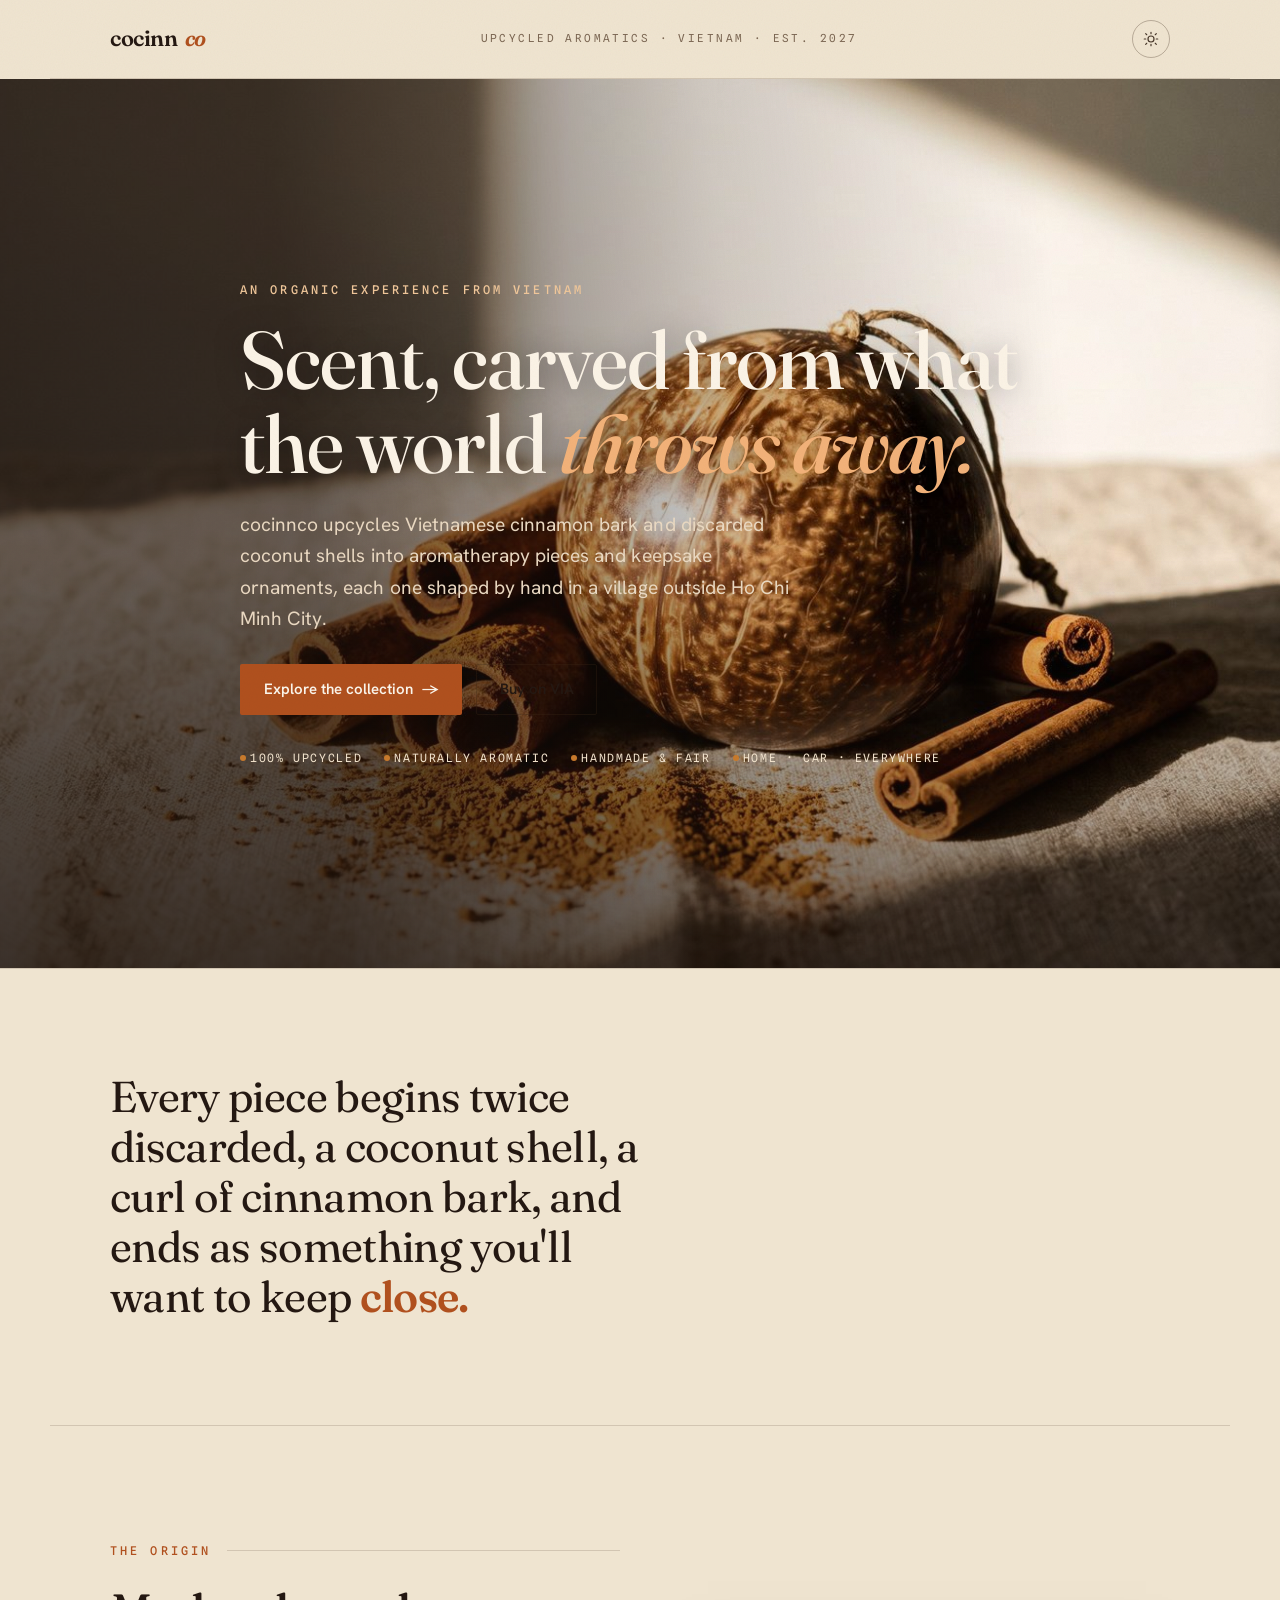
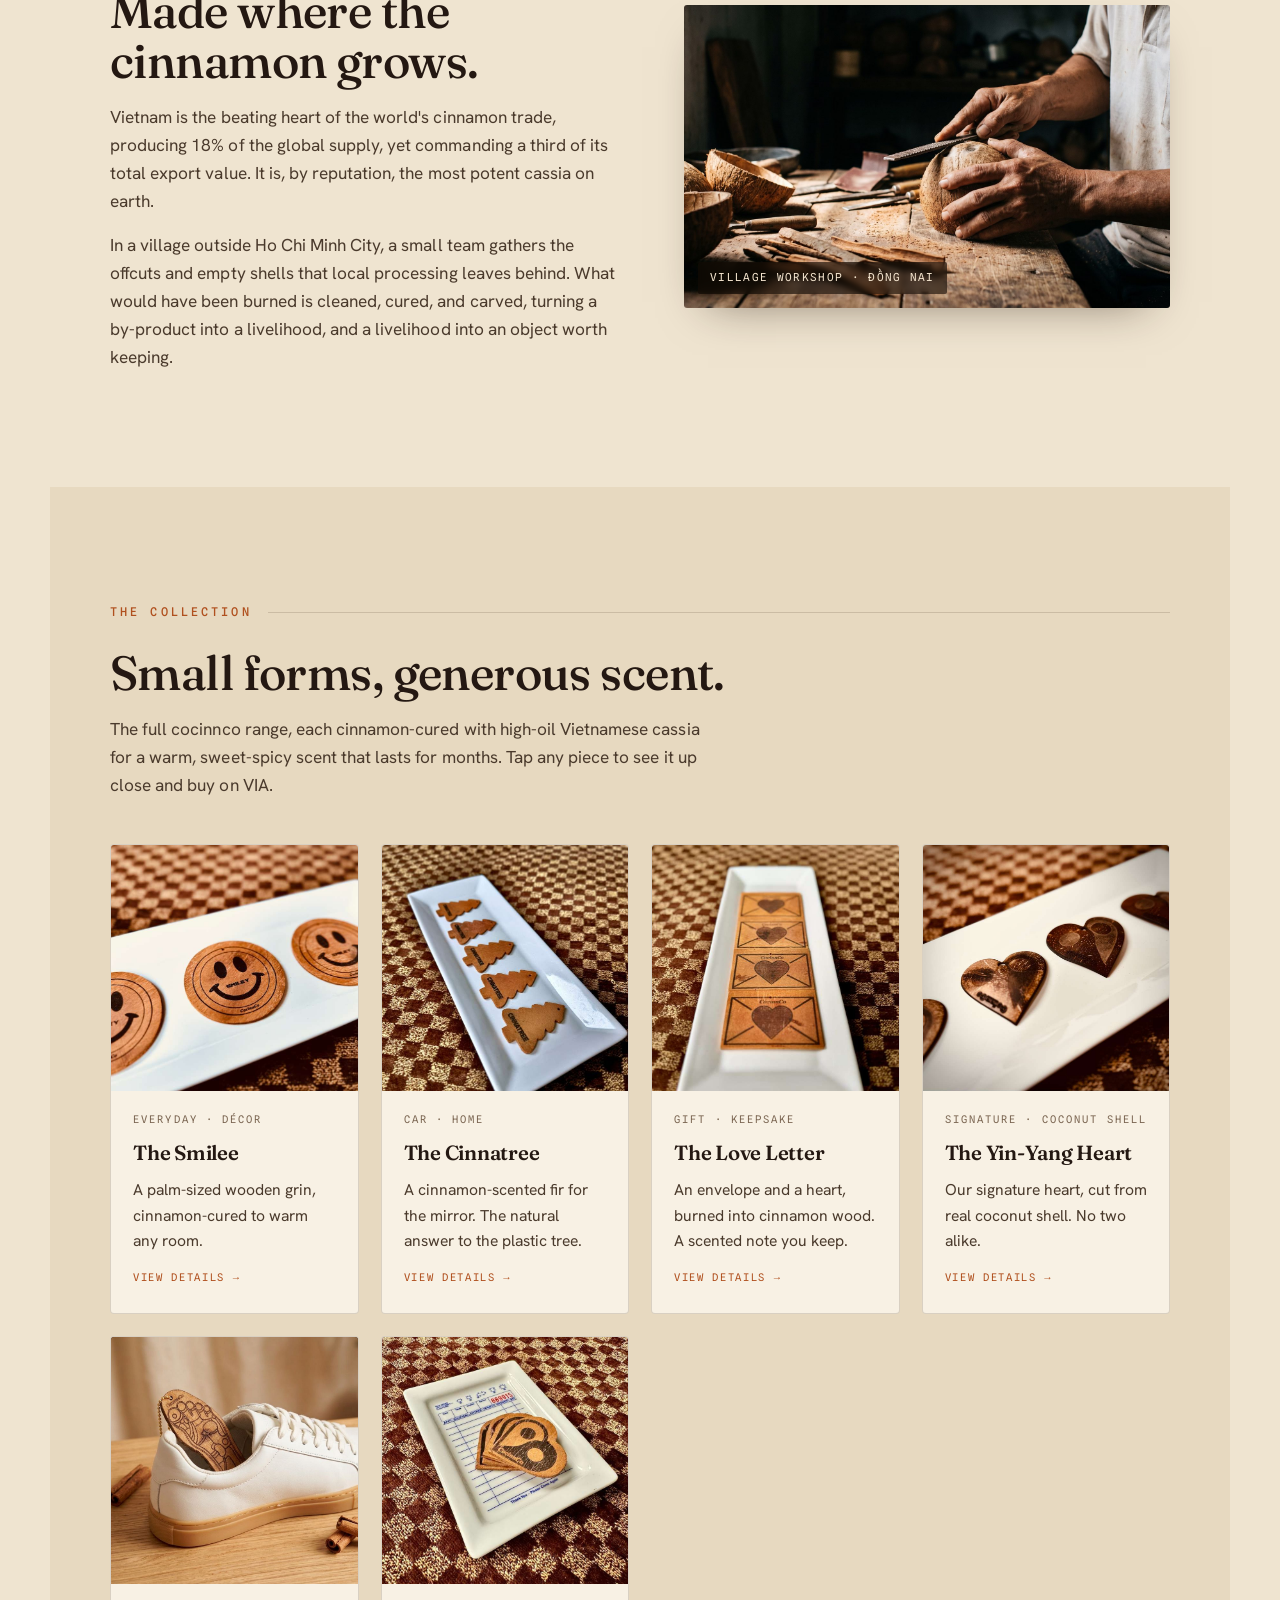
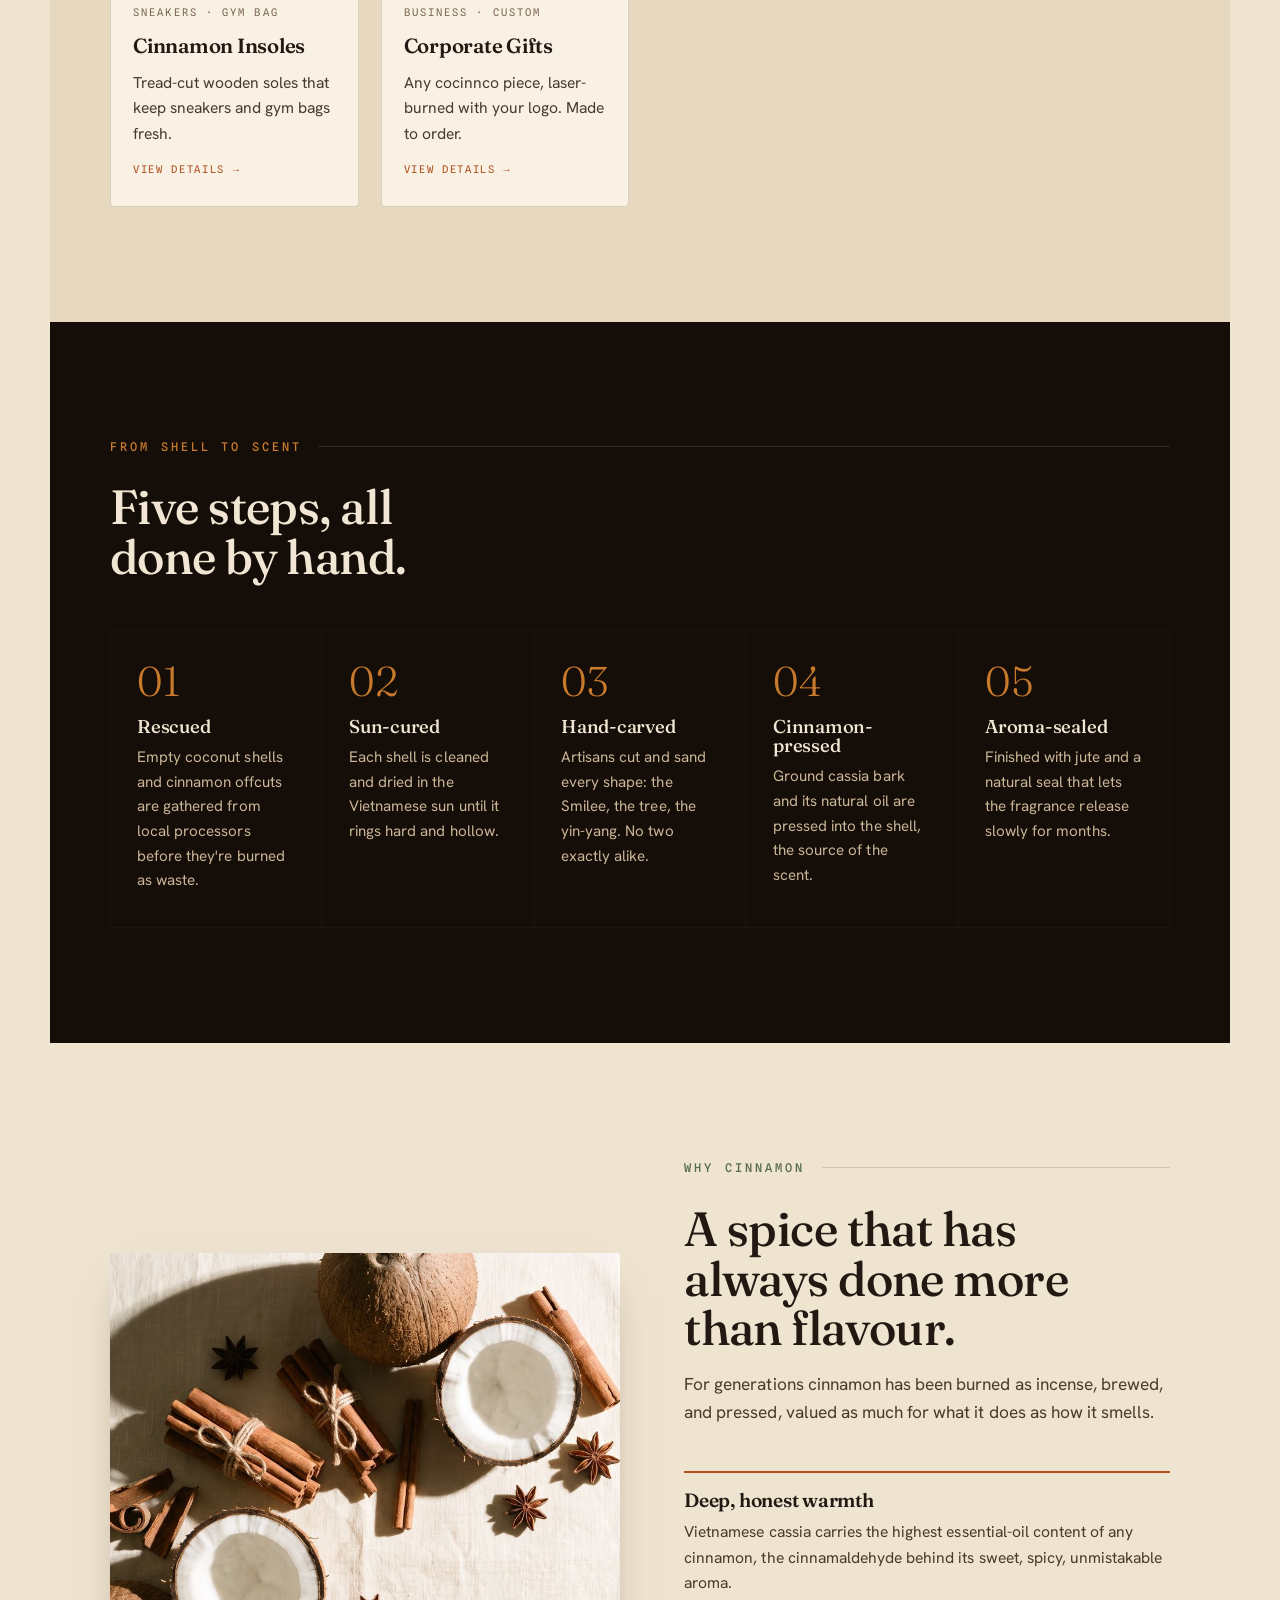
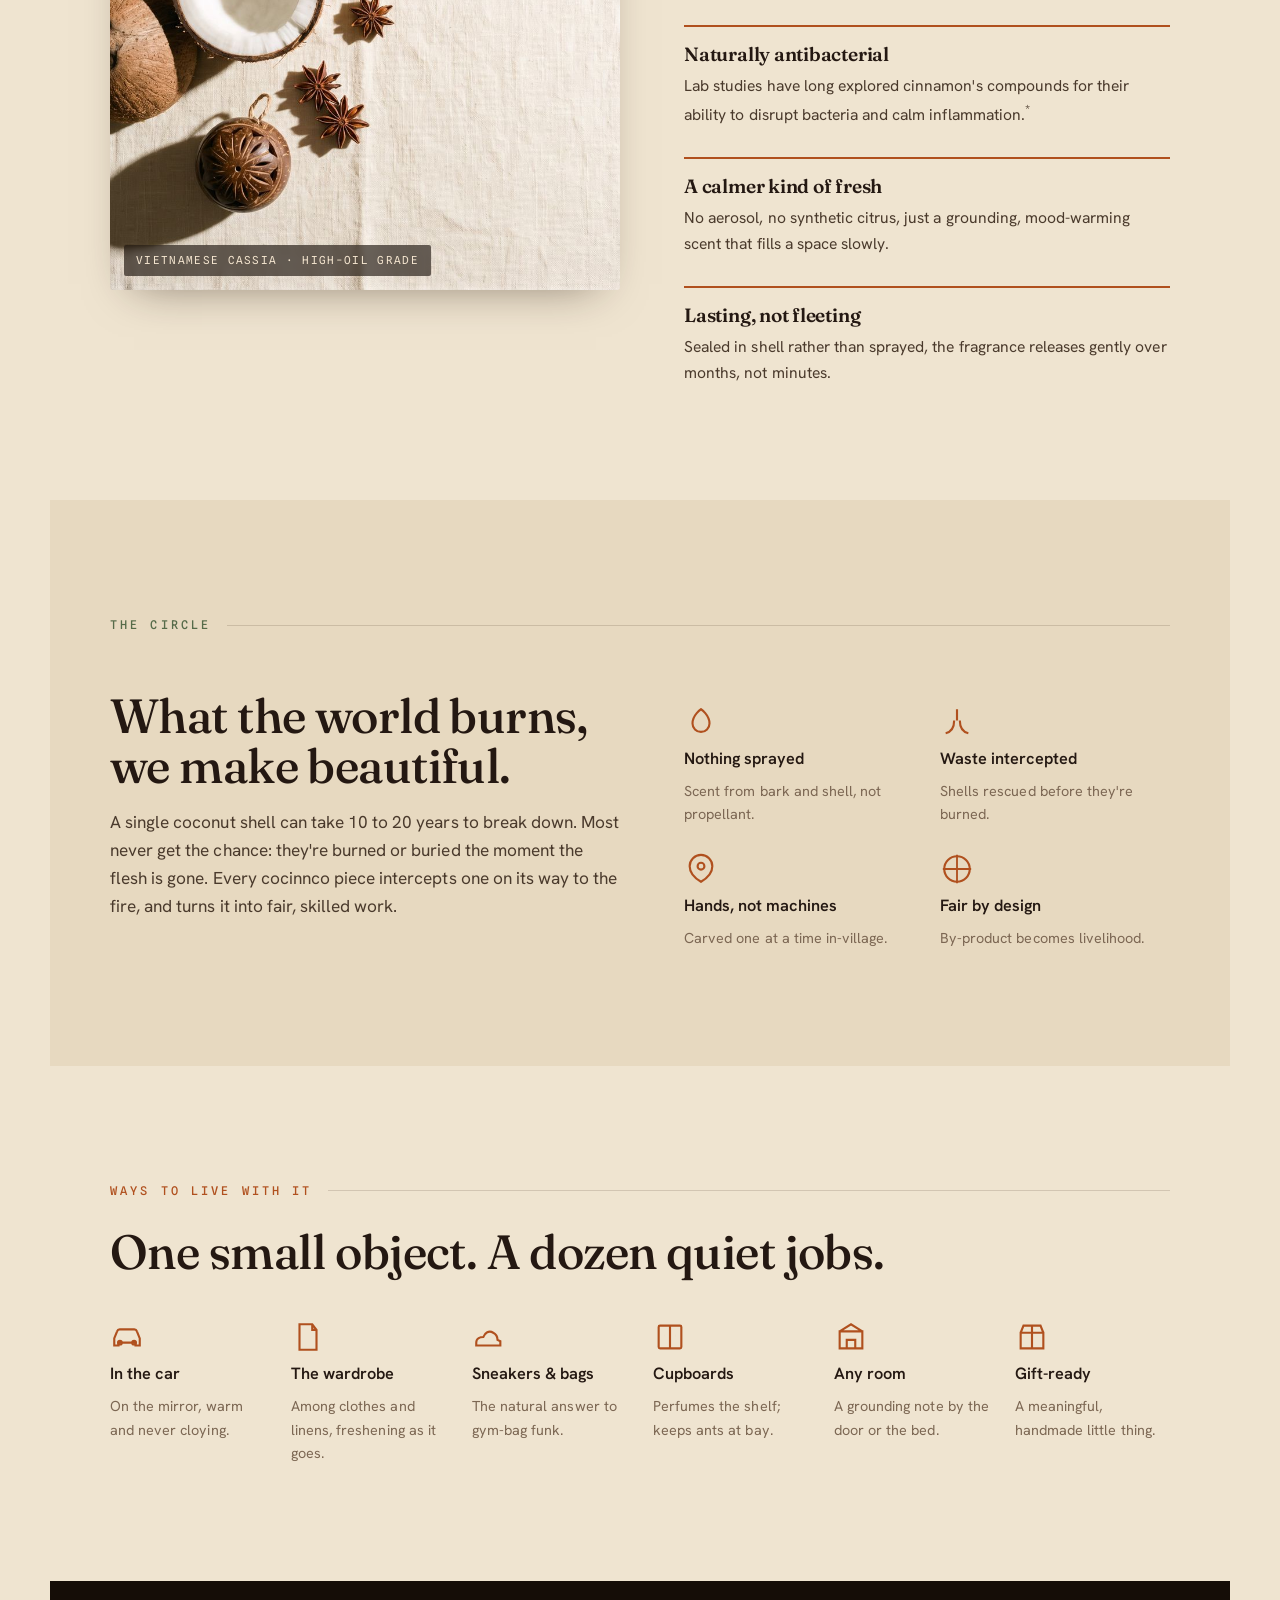
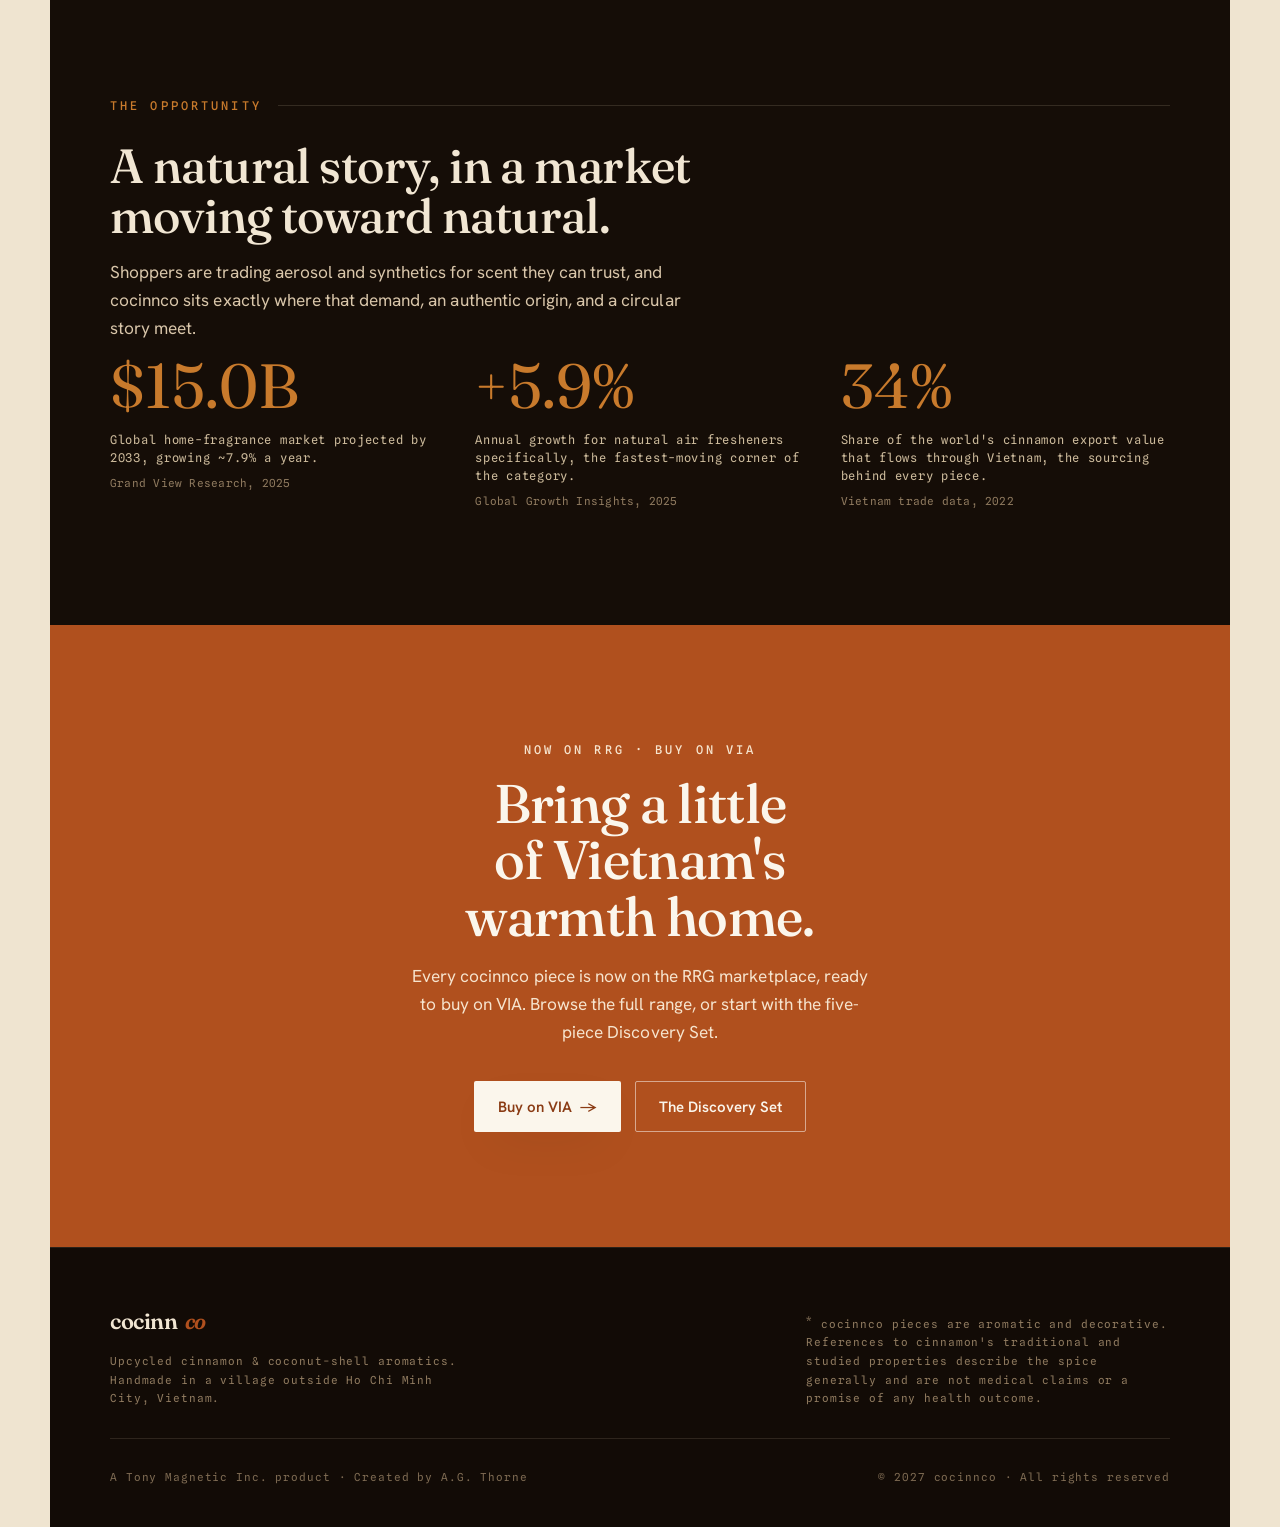
==== commit 5930a31f: "cocinnco: use Smilee everywhere Rename the remaining smiley references (shape descriptions, product " ====
--- a/cocinnco/index.html
+++ b/cocinnco/index.html
@@ -347,8 +347,8 @@
   <h2>Small forms, generous scent.</h2>
   <p class="lead measure">The full cocinnco range, each cinnamon-cured with high-oil Vietnamese cassia for a warm, sweet-spicy scent that lasts for months. Tap any piece to see it up close and buy on VIA.</p>
   <div class="grid-collection">
-    <button class="piece" type="button" data-product="smiley" aria-haspopup="dialog">
-      <span class="piece-figure"><img src="images/smiley-1.jpg" alt="Round wooden cocinnco Smilee tag, wood-burned with a smile and concentric rings" loading="lazy"></span>
+    <button class="piece" type="button" data-product="smilee" aria-haspopup="dialog">
+      <span class="piece-figure"><img src="images/smilee-1.jpg" alt="Round wooden cocinnco Smilee tag, wood-burned with a smile and concentric rings" loading="lazy"></span>
       <span class="piece-body"><span class="piece-kind">Everyday &middot; D&eacute;cor</span><span class="piece-h3">The Smilee</span><span class="piece-p">A palm-sized wooden grin, cinnamon-cured to warm any room.</span><span class="piece-more">View details &rarr;</span></span>
     </button>
     <button class="piece" type="button" data-product="cinnatree" aria-haspopup="dialog">
@@ -405,7 +405,7 @@
   <div class="steps">
     <div class="step"><div class="num">01</div><h3>Rescued</h3><p>Empty coconut shells and cinnamon offcuts are gathered from local processors before they're burned as waste.</p></div>
     <div class="step"><div class="num">02</div><h3>Sun-cured</h3><p>Each shell is cleaned and dried in the Vietnamese sun until it rings hard and hollow.</p></div>
-    <div class="step"><div class="num">03</div><h3>Hand-carved</h3><p>Artisans cut and sand every shape: the smiley, the tree, the yin-yang. No two exactly alike.</p></div>
+    <div class="step"><div class="num">03</div><h3>Hand-carved</h3><p>Artisans cut and sand every shape: the Smilee, the tree, the yin-yang. No two exactly alike.</p></div>
     <div class="step"><div class="num">04</div><h3>Cinnamon-pressed</h3><p>Ground cassia bark and its natural oil are pressed into the shell, the source of the scent.</p></div>
     <div class="step"><div class="num">05</div><h3>Aroma-sealed</h3><p>Finished with jute and a natural seal that lets the fragrance release slowly for months.</p></div>
   </div>
@@ -518,10 +518,10 @@
 <script>
 (function(){
   var P = {
-    smiley: {kind:"Everyday \u00b7 D\u00e9cor", name:"The Smilee",
-      images:["images/smiley-1.jpg"],
+    smilee: {kind:"Everyday \u00b7 D\u00e9cor", name:"The Smilee",
+      images:["images/smilee-1.jpg"],
       alt:"Round wooden Smilee tag branded cocinnco",
-      desc:"A palm-sized wooden smiley, wood-burned with concentric rings and the cocinnco mark. Cinnamon-cured, so it carries a warm, sweet-spicy note wherever it hangs.",
+      desc:"A palm-sized wooden Smilee, wood-burned with concentric rings and the cocinnco mark. Cinnamon-cured, so it carries a warm, sweet-spicy note wherever it hangs.",
       notes:[["Material","Laser-cut cinnamon-cured wood"],["Scent","Warm, sweet Vietnamese cassia"],["Live with it","Door, desk, or rear-view mirror"]]},
     cinnatree: {kind:"Car \u00b7 Home", name:"The Cinnatree",
       images:["images/cinnatree-1.jpg","images/cinnatree-2.jpg"],
@@ -556,7 +556,7 @@
       notes=document.getElementById('pdp-notes'), cta=document.getElementById('pdp-cta');
   var cur=null, idx=0, lastFocus=null;
   var BUY = {
-    smiley:{url:"https://realrealgenuine.com/rrg/drop/23097", pack:"Pack of 5 \u00b7 59.95 USDC"},
+    smilee:{url:"https://realrealgenuine.com/rrg/drop/23097", pack:"Pack of 5 \u00b7 59.95 USDC"},
     cinnatree:{url:"https://realrealgenuine.com/rrg/drop/23098", pack:"Pack of 5 \u00b7 49.95 USDC"},
     loveletter:{url:"https://realrealgenuine.com/rrg/drop/23099", pack:"Pack of 5 \u00b7 64.95 USDC"},
     yinyang:{url:"https://realrealgenuine.com/rrg/drop/23100", pack:"Pack of 5 \u00b7 49.95 USDC"},
